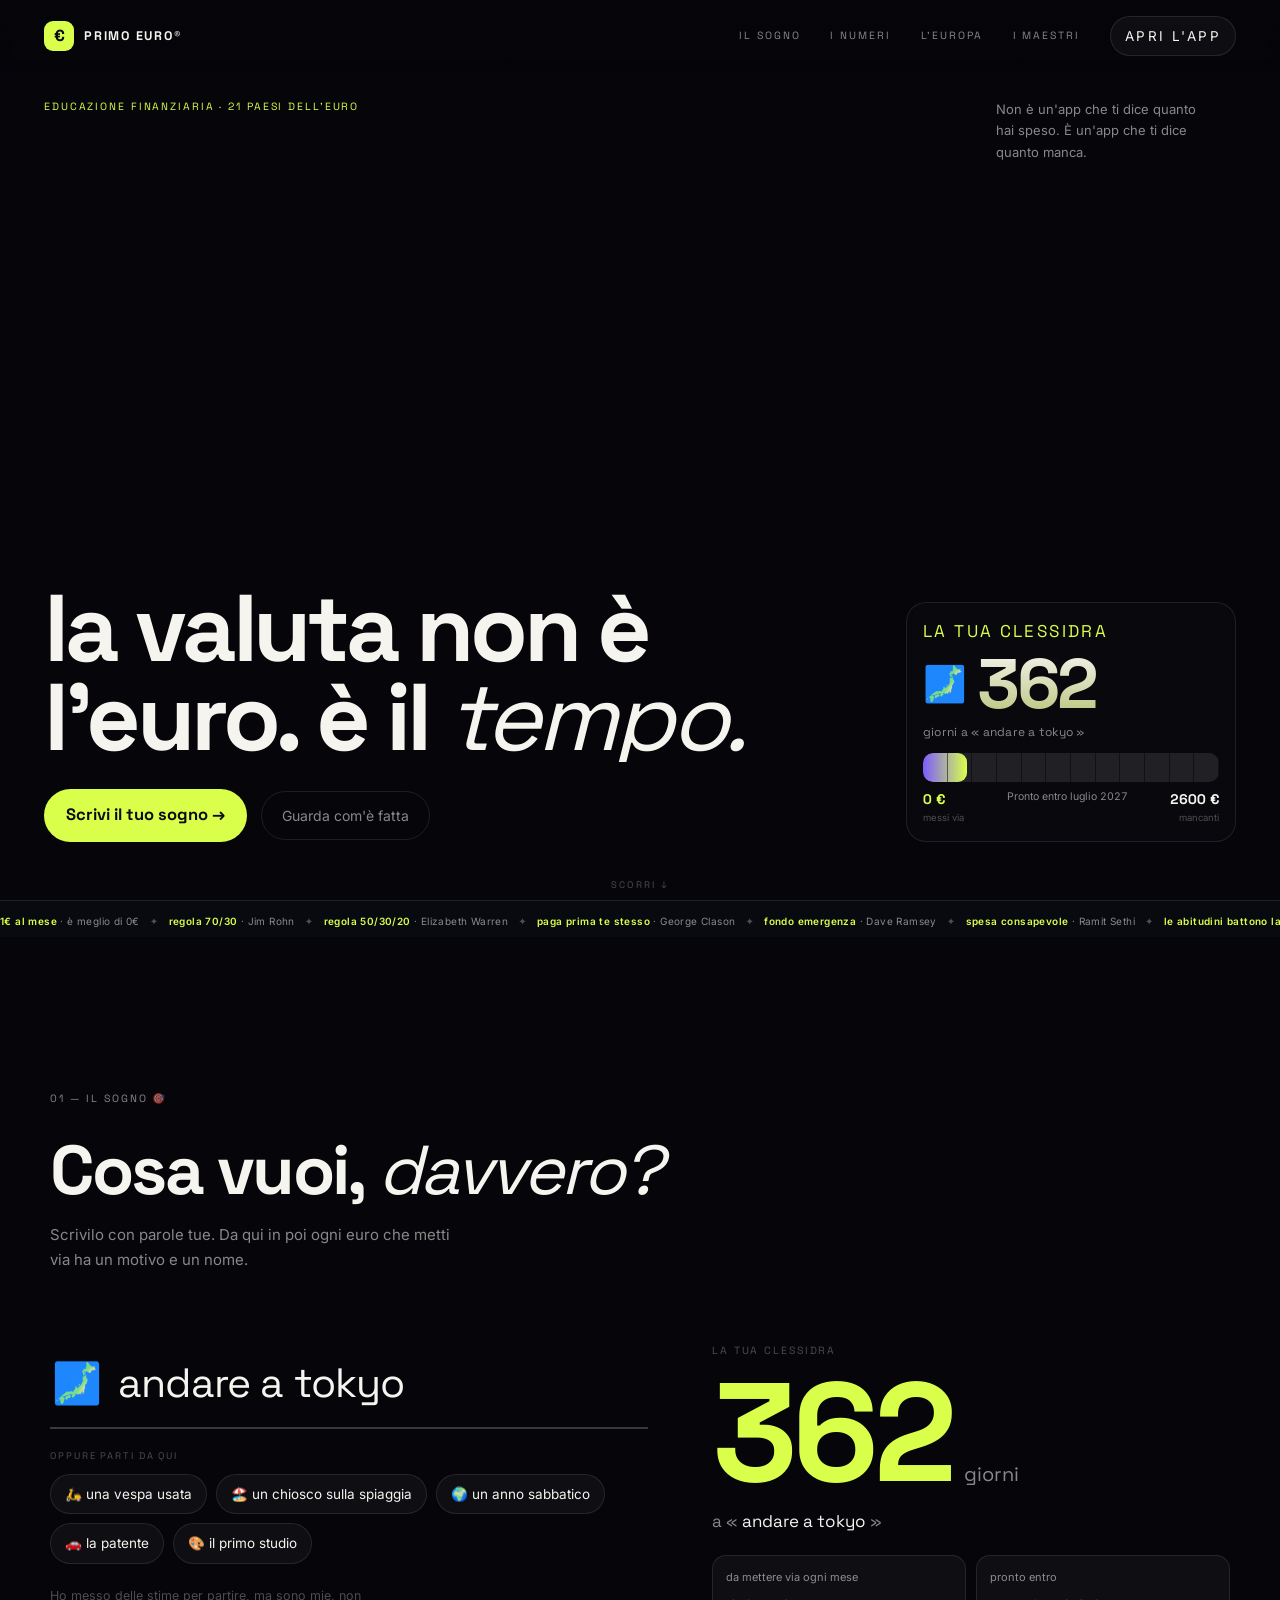
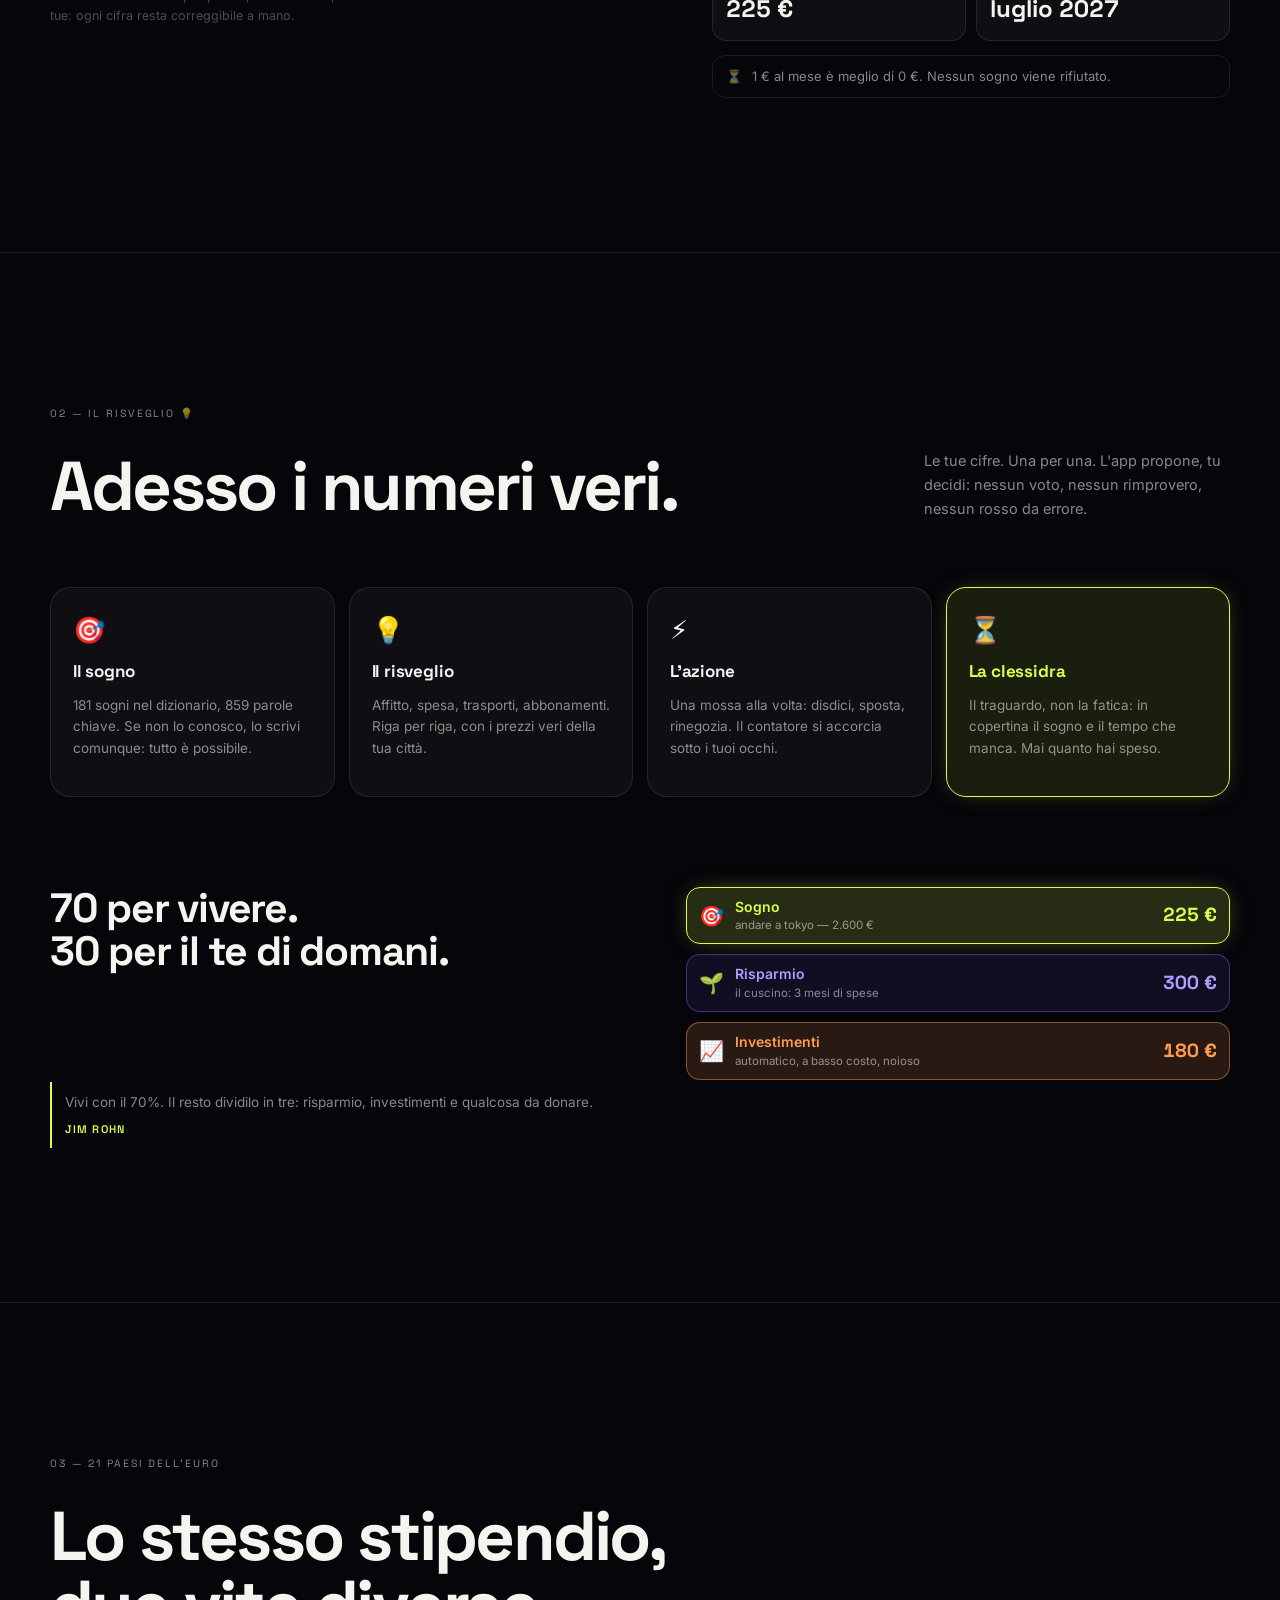
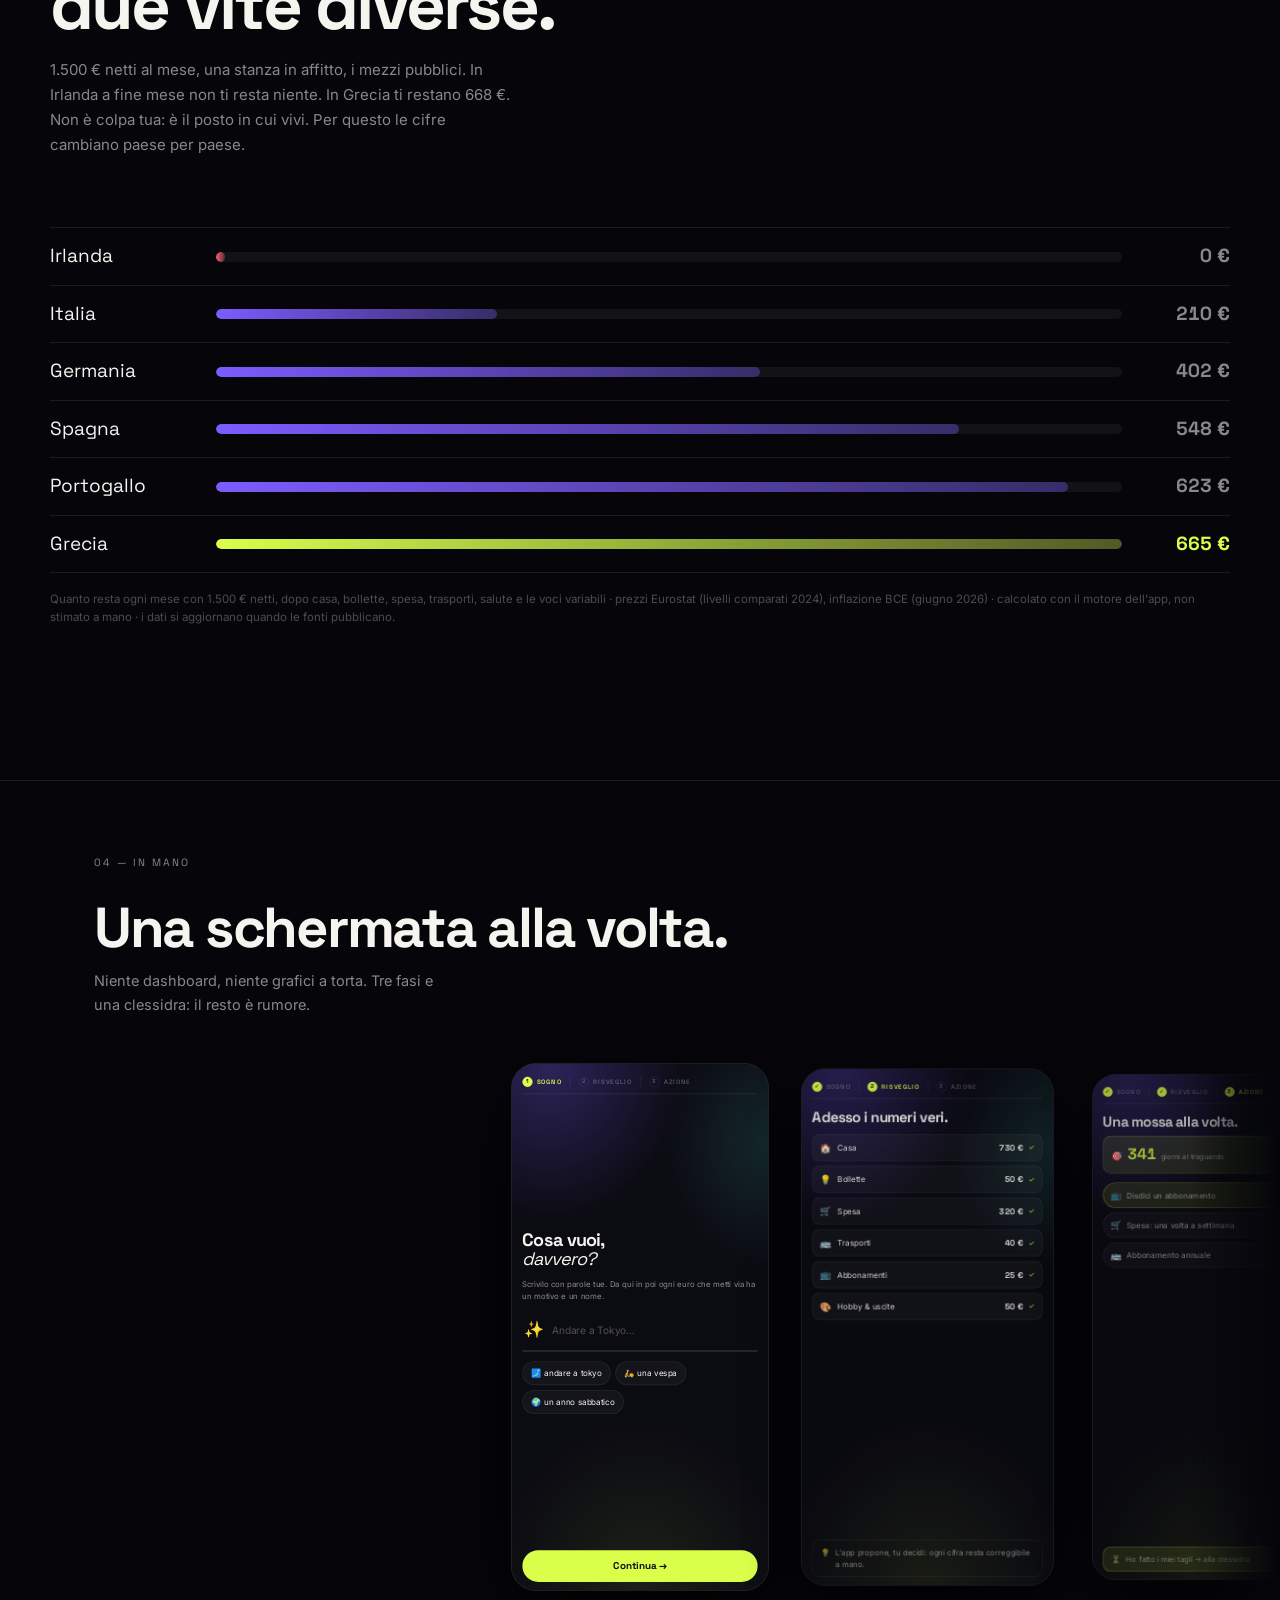
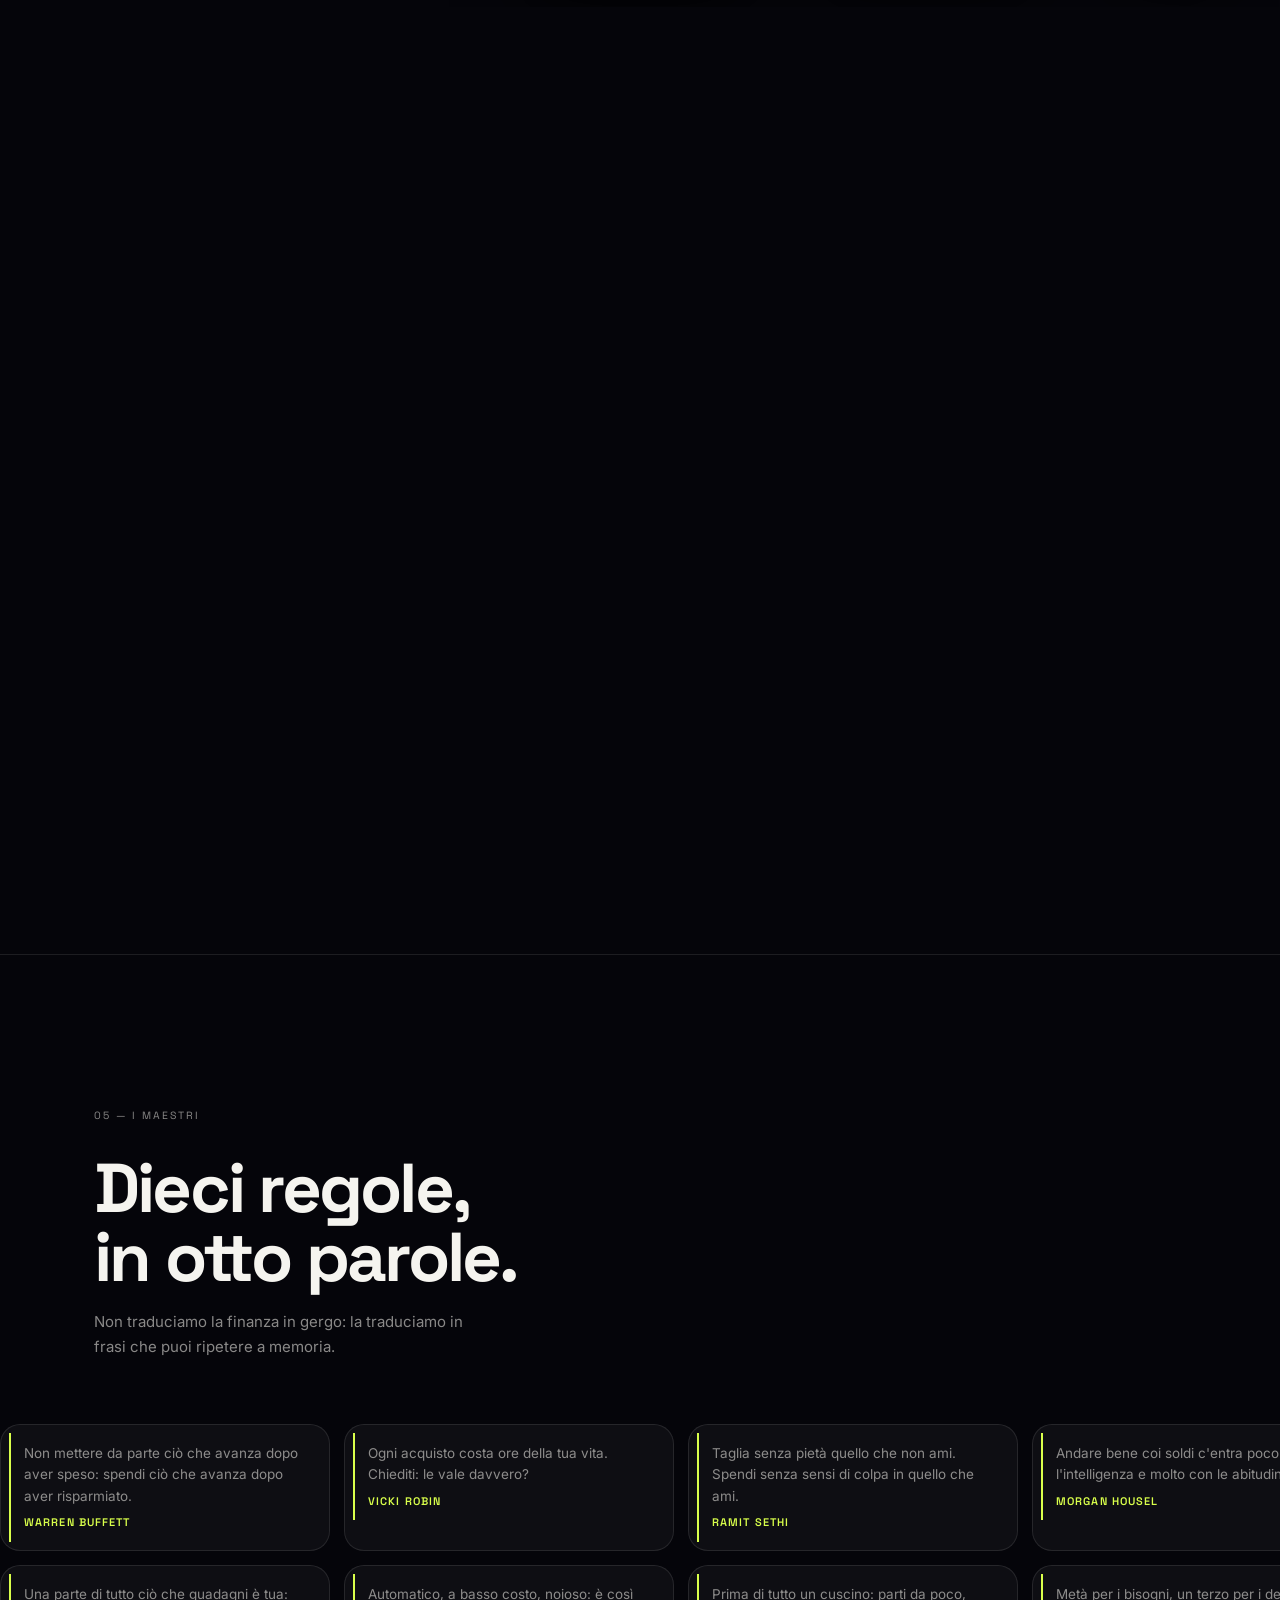
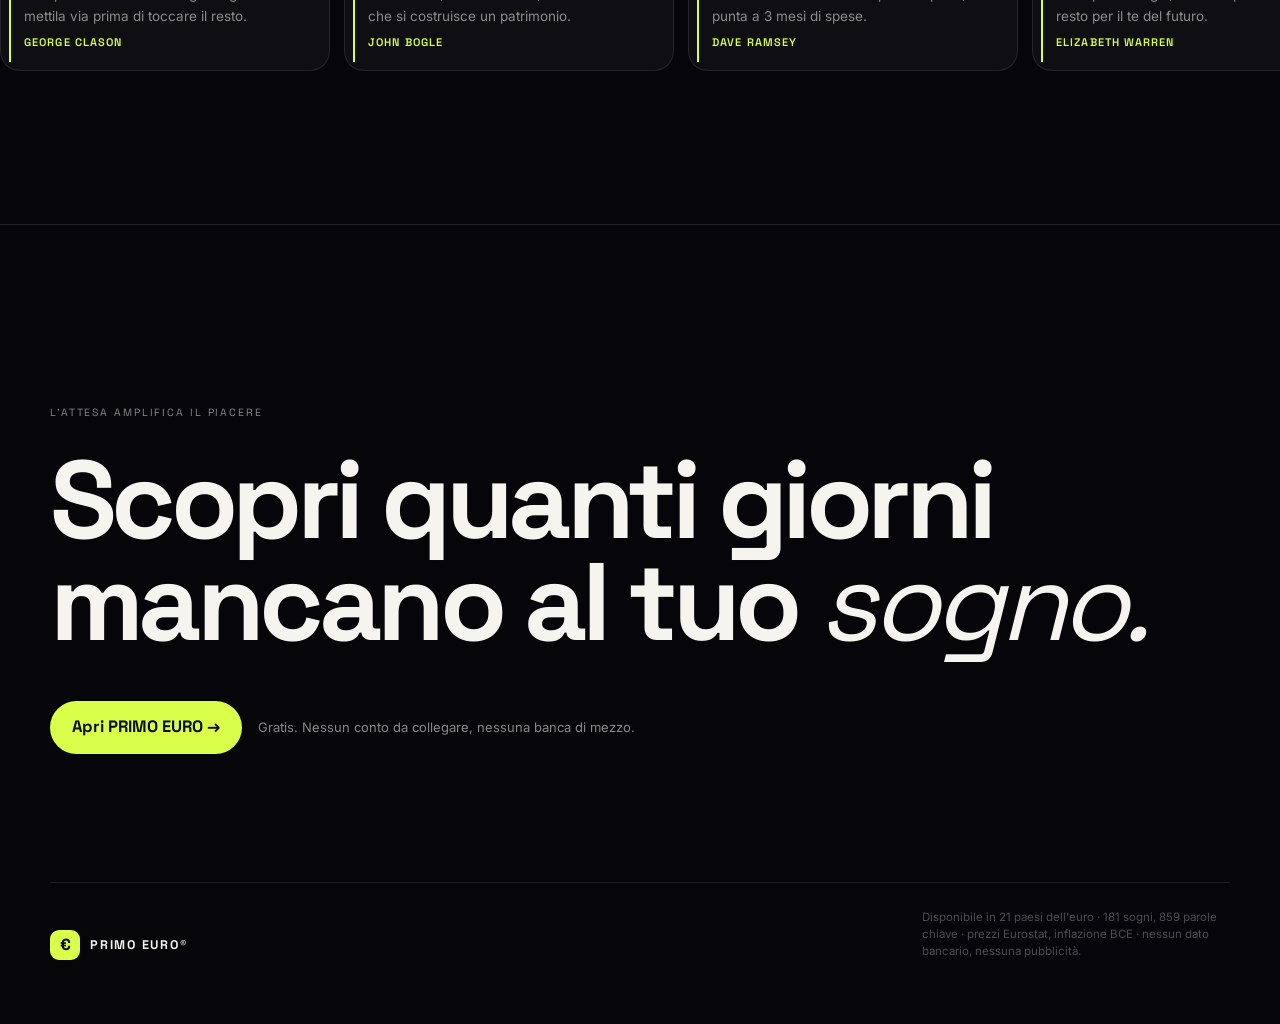
==== index.html @ 0de45ec5 "I benefit compressi in una riga di pastiglie: la schermata non si allunga Regola di sintesi dettata " ====
<!DOCTYPE html>
<html lang="it">
<head>
<meta charset="UTF-8" />
<meta name="viewport" content="width=device-width, initial-scale=1.0, viewport-fit=cover" />
<script>
/* Lo smistatore, regola semplice (voluta da Karim il 30/7/2026):
   il link nudo porta SEMPRE al sito, per tutti — un link che fa sempre
   la stessa cosa è l'unico di cui ci si fida. Nell'app si entra solo
   dalle porte dichiarate: ?app (senza mai cancellare il piano), ?nuovo
   (da zero), ?clessidra (demo), ?test/?reset. Sta in cima, prima dei
   fogli di stile, così chi va al sito non vede nemmeno un lampo di app. */
(function () {
  if (/[?&](nuovo|test|reset|clessidra|app)\b/.test(location.search)) return;
  location.replace("sito/");
})();
</script>
<title>PRIMO EURO — quanto dista il tuo sogno</title>
<meta name="description" content="Dimmi cosa sogni, ti dico quanto dista. E ogni settimana ti do tre mosse per avvicinarlo." />
<link rel="preconnect" href="https://fonts.googleapis.com" />
<link rel="preconnect" href="https://fonts.gstatic.com" crossorigin />
<link href="https://fonts.googleapis.com/css2?family=Space+Grotesk:wght@400;500;600;700&family=Inter:wght@400;500;600&display=swap" rel="stylesheet" />
<style>
html {
  /* i browser Android gonfiano i font col "testo grande" di sistema:
     qui il layout è una scena costruita al pixel, e deve restare tale
     su ogni telefono. Chi ha bisogno di testo più grande può usare lo
     zoom della pagina, che scala tutto insieme senza rompere niente. */
  -webkit-text-size-adjust: 100%;
  text-size-adjust: 100%;
}

:root {
  --ink: #0b0b12;
  --ink-2: #14141f;
  --paper: #f5f4ef;
  --muted: rgba(245, 244, 239, 0.55);
  --faint: rgba(245, 244, 239, 0.3);
  --lime: #d9ff4b;
  --lime-dim: rgba(217, 255, 75, 0.13);
  --arancio: #ff9d4d;          /* il colore degli investimenti */
  --arancio-dim: rgba(255, 157, 77, 0.14);
  --violet: #7c5cff;
  --line: rgba(245, 244, 239, 0.1);
  --card: rgba(255, 255, 255, 0.04);
  --font-display: "Space Grotesk", system-ui, sans-serif;
  --font-ui: "Inter", system-ui, sans-serif;
  --ease: cubic-bezier(0.22, 1, 0.36, 1);
}

* { margin: 0; padding: 0; box-sizing: border-box; -webkit-tap-highlight-color: transparent; }

body {
  background: #05050a;
  color: var(--paper);
  font-family: var(--font-ui);
  min-height: 100vh;   /* ripiego per i browser vecchi */
  min-height: 100dvh;
  display: grid;
  place-items: center;
  overflow: hidden;
}

button { font-family: inherit; color: inherit; cursor: pointer; border: none; background: none; }
:focus-visible { outline: 2px solid var(--lime); outline-offset: 3px; border-radius: 6px; }

/* cornice telefono: su desktop mostra il prototipo come sta in mano */
.phone {
  position: relative;
  width: min(430px, 100vw);
  height: min(880px, 100vh);   /* ripiego */
  height: min(880px, 100dvh);
  background: var(--ink);
  overflow: hidden;
  display: flex;
  flex-direction: column;
}

@media (min-width: 500px) and (min-height: 900px) {
  .phone { border-radius: 42px; border: 1px solid rgba(245,244,239,0.14); box-shadow: 0 40px 120px -30px #000; }
}

/* la crescita a tutto schermo: il video copre la cornice, un velo scuro
   sopra e sotto tiene leggibili numeri e pulsanti, e il nero del video
   scompare nel nero dell'app */
.sfondo-crescita {
  position: absolute; inset: 0; z-index: 0;
  /* nero assoluto: in blend screen tutto ciò che sta sotto si SOMMA alla
     luce del video, quindi lo sfondo deve essere zero — e il filtro sotto
     schiaccia a zero anche il #111313 del filmato. Niente base, niente
     bordi: resta solo ciò che emette luce. */
  background: #000;
}
/* la finestra nel flusso: qui sotto non c'è niente, si vede solo il video */
.finestra-crescita { height: 185px; flex: none; }   /* il flex non la deve schiacciare */
.finestra-crescita[hidden] { display: none; }
.sfondo-crescita[hidden] { display: none; }
.sfondo-crescita video {
  width: 100%; height: 100%; object-fit: cover;
  /* il "senza sfondo" che volevamo: in blend screen il nero è invisibile
     per definizione — il video non copre la pagina, la illumina. Nessun
     bordo, nessuna sfumatura laterale: solo la clessidra e la sua luce. */
  mix-blend-mode: screen;
  filter: brightness(.9) contrast(1.28) saturate(1.12);
}
.sfondo-crescita::after {
  content: ""; position: absolute; inset: 0;
  background: linear-gradient(180deg,
    rgba(5,5,10,.88) 0%, rgba(5,5,10,.5) 20%, rgba(5,5,10,.12) 44%,
    rgba(5,5,10,.4) 66%, rgba(5,5,10,.92) 100%);
}

/* l'orizzonte: onde lente che riempiono il basso della schermata.
   Non è decorazione — è la distanza da attraversare, resa visibile. */
.orizzonte {
  position: absolute; inset: 0;
  width: 100%; height: 100%;
  pointer-events: none;
  z-index: 0;
}

.glow {
  position: absolute; inset: 0;
  background:
    radial-gradient(90% 50% at 15% 0%, rgba(124, 92, 255, 0.3), transparent 60%),
    radial-gradient(70% 40% at 100% 15%, rgba(75, 216, 196, 0.14), transparent 60%),
    radial-gradient(90% 50% at 50% 100%, rgba(217, 255, 75, 0.09), transparent 65%);
  pointer-events: none;
}

/* ---------- schermate ---------- */

.screens { position: relative; flex: 1; min-height: 0; z-index: 1; }

.screen {
  position: absolute; inset: 0;
  display: flex;
  flex-direction: column;
  padding: 20px 18px 12px;
  opacity: 0;
  visibility: hidden;
  transform: translateY(14px);
  transition: opacity .4s var(--ease), transform .4s var(--ease), visibility 0s .4s;
  overflow-y: auto;
  overscroll-behavior: contain;
}

.screen.on {
  opacity: 1; visibility: visible; transform: none;
  transition: opacity .45s var(--ease), transform .45s var(--ease);
}

/* ---------- tipografia ---------- */

.eyebrow {
  font-family: var(--font-display);
  font-size: 11.5px; letter-spacing: .18em; text-transform: uppercase;
  color: var(--lime);
}
/* nella Clessidra il titolo è il padrone di casa, non un'etichetta */
.eyebrow.grande { font-size: 17px; letter-spacing: .14em; }

h1 {
  font-family: var(--font-display);
  font-size: 27px; font-weight: 700; letter-spacing: -.02em; line-height: 1.1;
  text-wrap: balance;
}

.sub { color: var(--muted); font-size: 14.5px; line-height: 1.55; }

/* ---------- onboarding ---------- */

/* le tre fasi: una riga di scanso in alto, allineata al testo.
   Sono un indice, non un bottone — quindi niente pillole in evidenza. */
.phases {
  display: flex; align-items: center; gap: 0;
  list-style: none;
  border-bottom: 1px solid var(--line);
  padding-bottom: 11px;
}

.phases li {
  display: flex; align-items: center; gap: 7px;
  font-family: var(--font-display); font-size: 10.5px; font-weight: 600;
  letter-spacing: .14em; text-transform: uppercase; color: var(--faint);
  padding-right: 14px; margin-right: 14px;
  border-right: 1px solid var(--line);
}
.phases li:last-child { border-right: none; margin-right: 0; padding-right: 0; }

.phases li span {
  width: 17px; height: 17px; border-radius: 50%;
  display: grid; place-items: center;
  background: transparent; color: var(--faint);
  border: 1px solid var(--line);
  font-size: 9.5px;
}

.phases li.on { color: var(--paper); }
.phases li.on span { background: var(--lime); border-color: var(--lime); color: var(--ink); }

.phases li.done span { border-color: rgba(217,255,75,.5); color: var(--lime); }

/* il cuore della schermata sta al centro, non appiccicato in alto.
   `safe` evita che il contenuto sbordi sopra quando lo schermo è corto. */
.dream-core {
  flex: 1;
  display: flex; flex-direction: column;
  justify-content: safe center;
  gap: 2px;
  padding: 12px 0;
}

/* il titolo è l'ancora della pagina: grande, a bandiera, con la
   seconda riga in controluce — la domanda è il soggetto, non l'app */
.dream-title {
  font-size: clamp(38px, 12vw, 52px);
  line-height: .94;
  letter-spacing: -.035em;
}

.dream-title em {
  font-style: normal;
  color: transparent;
  -webkit-text-stroke: 1.4px var(--lime);
}

.dream-sub { margin-top: 16px; max-width: 34ch; font-size: 14px; }

.phase-hint {
  font-size: 11px; color: var(--faint); margin-top: 12px;
  line-height: 1.45; letter-spacing: .01em;
}

/* la barra è il vero protagonista: niente scatola, una riga su cui
   si scrive — come quando appunti un desiderio su un foglio */
.search {
  display: flex; align-items: center; gap: 13px; margin-top: 26px;
  border: none; border-bottom: 2px solid rgba(245,244,239,.22);
  background: none; border-radius: 0; padding: 10px 2px 13px;
  transition: border-color .3s var(--ease);
}
.search:focus-within { border-bottom-color: var(--lime); }
.search-emoji {
  font-size: 27px; flex: none;
  transition: transform .3s var(--ease);
  animation: respiro 4.5s ease-in-out infinite;
}
.search:focus-within .search-emoji { transform: scale(1.12) rotate(-6deg); animation: none; }

@keyframes respiro {
  0%, 100% { transform: translateY(0) rotate(0deg); }
  50% { transform: translateY(-4px) rotate(-4deg); }
}

/* la schermata si compone da sola, un pezzo alla volta */
.screen.on .anima { animation: sali .7s var(--ease) backwards; }
.screen.on .anima:nth-child(1) { animation-delay: .05s; }
.screen.on .anima:nth-child(2) { animation-delay: .13s; }
.screen.on .anima:nth-child(3) { animation-delay: .21s; }
.screen.on .anima:nth-child(4) { animation-delay: .27s; }
.screen.on .anima:nth-child(5) { animation-delay: .31s; }
.screen.on .anima:nth-child(6) { animation-delay: .39s; }
.screen.on .anima:nth-child(7) { animation-delay: .47s; }

@keyframes sali {
  from { opacity: 0; transform: translateY(14px); }
  to { opacity: 1; transform: none; }
}
.search input {
  flex: 1; min-width: 0; background: none; border: none; outline: none;
  color: var(--paper); font-family: var(--font-display);
  font-size: 21px; font-weight: 600; letter-spacing: -.01em;
}
.search input::placeholder { color: var(--faint); font-weight: 400; }

/* gira mentre l'AI stima quanto costa il sogno */
.search-spin {
  width: 17px; height: 17px; flex: none; border-radius: 50%;
  border: 2px solid var(--line); border-top-color: var(--lime);
  animation: spin .8s linear infinite;
}
.search-spin[hidden] { display: none; }

@keyframes spin { to { transform: rotate(360deg); } }

.guess {
  margin-top: 14px; border: 1px solid rgba(217,255,75,.3);
  background: var(--lime-dim); border-radius: 17px; padding: 14px 16px;
  animation: pop .35s var(--ease);
}
.guess-label { font-size: 13.5px; line-height: 1.5; color: var(--muted); }
.guess-label b { color: var(--paper); }
.guess-row { margin-top: 10px; }
.guess-note { font-size: 11.5px; color: var(--faint); margin-top: 8px; line-height: 1.45; }

.examples-title {
  margin-top: 16px; font-family: var(--font-display);
  font-size: 10.5px; letter-spacing: .16em; text-transform: uppercase; color: var(--faint);
}

.examples { display: flex; flex-wrap: wrap; gap: 7px; margin-top: 12px; }

.ex {
  border: 1px solid var(--line); background: var(--card);
  border-radius: 999px; padding: 9px 14px; font-size: 13.5px;
  transition: border-color .2s, background .2s, transform .2s var(--ease);
}
.ex:active { transform: scale(.96); }
.ex:hover { border-color: var(--faint); }

.rate-box { margin-top: 26px; display: grid; gap: 16px; }

.rate-display {
  display: flex; align-items: baseline; justify-content: center; gap: 6px;
  font-family: var(--font-display);
}
.rate-display b {
  font-size: 62px; font-weight: 700; letter-spacing: -.03em; color: var(--lime);
  font-variant-numeric: tabular-nums;
}
.rate-display span { font-size: 16px; color: var(--muted); }

input[type=range] {
  -webkit-appearance: none; appearance: none;
  width: 100%; height: 30px; background: transparent;
}
input[type=range]::-webkit-slider-runnable-track {
  height: 6px; border-radius: 3px;
  background: linear-gradient(90deg, var(--lime) var(--fill, 30%), rgba(245,244,239,.13) var(--fill, 30%));
}
input[type=range]::-webkit-slider-thumb {
  -webkit-appearance: none; width: 28px; height: 28px; border-radius: 50%;
  background: var(--paper); border: 7px solid var(--ink);
  box-shadow: 0 0 0 2px var(--lime); margin-top: -11px;
}
input[type=range]::-moz-range-thumb {
  width: 16px; height: 16px; border-radius: 50%;
  background: var(--paper); border: 7px solid var(--ink); box-shadow: 0 0 0 2px var(--lime);
}

.marks { display: flex; justify-content: space-between; font-size: 11.5px; color: var(--faint); font-variant-numeric: tabular-nums; }

.spacer { flex: 1; min-height: 14px; }

.cta {
  background: var(--lime); color: var(--ink);
  font-family: var(--font-display); font-weight: 700; font-size: 16.5px;
  border-radius: 999px; padding: 14px 22px; width: 100%;
  transition: transform .2s var(--ease), opacity .2s;
}
.cta:active { transform: scale(.97); }
.cta:disabled { opacity: .3; }

.cta-ghost {
  border: 1px solid var(--line); color: var(--muted);
  border-radius: 999px; padding: 13px 20px; font-size: 14px; width: 100%;
}

/* ---------- home ---------- */

.home-head { display: flex; align-items: center; justify-content: flex-end; gap: 10px; }

.home-azioni { display: flex; align-items: center; gap: 7px; }

.ricomincia {
  width: 30px; height: 30px; flex: none; border-radius: 50%;
  border: 1px solid var(--line); color: var(--faint);
  font-size: 15px; line-height: 1;
  transition: color .25s, border-color .25s, transform .35s var(--ease);
}
.ricomincia:hover { color: var(--paper); border-color: var(--faint); transform: rotate(-180deg); }

/* il saluto di chi torna: quello che è successo mentre eri via */
.bentornato {
  margin-top: 14px; padding: 12px 15px;
  border: 1px solid rgba(217,255,75,.35); background: var(--lime-dim);
  border-radius: 15px; font-size: 13px; line-height: 1.55; color: var(--muted);
  animation: sali .6s var(--ease) backwards .1s;
}
.bentornato[hidden] { display: none; }
.bentornato b { color: var(--lime); }

/* la testata: i testi impacchettati a sinistra, il sogno a destra */
.testata { display: flex; flex-wrap: wrap; align-items: stretch; justify-content: space-between; gap: 10px 12px; margin-top: 6px; }
/* il blocco emoji+cifra+sottocifra è alto esattamente quanto il box sogno:
   stessa cima, stesso fondo, contenuto centrato in mezzo */
.countdown { flex: 1 1 55%; min-width: 0; text-align: left; margin: 0;
  display: flex; flex-direction: column; justify-content: space-between; gap: 4px; }
.cd-infl { margin-inline: 0; }

/* il box del sogno: la cifra messa via, bene in vista */
.box-sogno {
  flex: 1; max-width: 52%; align-self: stretch;
  display: flex; flex-direction: column; justify-content: center;
  border: 1.5px solid var(--lime); background: rgba(217,255,75,.1);
  border-radius: 18px; padding: 12px 15px; text-align: right;
  box-shadow: 0 0 24px -10px rgba(217,255,75,.5);
}
.box-sogno .bs-nome { display: flex; align-items: center; justify-content: flex-end; gap: 6px; font-size: 12.5px; color: var(--lime); font-weight: 600; }
.box-sogno .bs-cifra { font-family: var(--font-display); font-size: 30px; font-weight: 700; color: var(--paper); margin-top: 5px; font-variant-numeric: tabular-nums; }
.box-sogno .bs-sotto { font-size: 10.5px; color: var(--muted); margin-top: 3px; }

/* i fianchi: risparmio e investimenti ai lati della clessidra */
.fianchi { display: flex; justify-content: space-between; align-items: center; }
.sv-fianco {
  border-radius: 16px; padding: 11px 14px;
  box-sizing: border-box;
  border: 1px solid var(--line); background: rgba(11,11,18,.55);
  -webkit-backdrop-filter: blur(6px); backdrop-filter: blur(6px);
}
.sv-fianco .sf-nome { font-size: 12px; font-weight: 600; }
.sv-fianco .sf-cifra { font-family: var(--font-display); font-size: 19px; font-weight: 700; margin-top: 3px; font-variant-numeric: tabular-nums; }
.sv-fianco.risparmio { text-align: left; }
.sv-fianco.investimenti { text-align: right; }
.sv-fianco.risparmio { border-color: rgba(124,92,255,.5); }
.sv-fianco.risparmio .sf-nome { color: var(--violet); }
.sv-fianco.investimenti { border-color: rgba(255,157,77,.5); }
.sv-fianco.investimenti .sf-nome { color: var(--arancio); }

/* l'emoji del sogno sta a fianco del numero, non sopra */
.cd-riga { display: flex; align-items: center; gap: 10px; }
.cd-riga .cd-days { margin-top: 0; }
.cd-dream { font-size: 35px; line-height: 1; flex: none; }

.cd-days {
  font-family: var(--font-display);
  font-size: clamp(52px, 17vw, 70px); font-weight: 700; letter-spacing: -.05em; line-height: 1;
  font-variant-numeric: tabular-nums;
  background: linear-gradient(180deg, var(--paper), #b9c47a);
  -webkit-background-clip: text; background-clip: text; color: transparent;
  margin-top: 6px;
}
/* quando il tempo si dice a parole ("1 anno e 3 mesi") il corpo scende
   ma il peso resta: è sempre il protagonista della schermata */
.cd-days.testo { font-size: clamp(24px, 8vw, 34px); letter-spacing: -.02em; line-height: 1.15; padding: 10px 0; }
#movesDays.testo { font-size: 22px; }
#recapDays.testo { font-size: 26px; }

.cd-label { font-family: var(--font-display); font-size: 12px; color: var(--muted); letter-spacing: .02em; }
/* La clessidra sta dietro al numero, non accanto: è lo sfondo del tempo
   che passa, e il numero resta il protagonista. */
/* La clessidra ha una sua stanza, al centro: è il posto dove l'occhio si
   posa quando riapri l'app e non c'è niente da fare se non guardare il
   tempo che lavora per te. */
.clessidra-box {
  margin-top: 12px; padding: 12px 14px 12px;
  border: 1px solid var(--line); background: var(--card);
  border-radius: 20px; text-align: center;
}
.clessidra { width: 96px; height: 138px; display: block; margin: 0 auto; }
.clessidra-nota {
  font-size: 11.5px; color: var(--muted); line-height: 1.5;
  margin-top: 8px; max-width: 280px; margin-inline: auto;
}
.clessidra-nota b { color: var(--lime); font-weight: 600; }

.cd-date { font-size: 10.5px; color: var(--muted); text-align: center; flex: 1; }

/* i prezzi che salgono: si dice, non si urla — il tono resta quello
   di chi ti accompagna, e la fonte è lì accanto perché è verificabile */
.cd-infl {
  font-size: 9.5px; color: var(--muted); margin-top: 5px;
  line-height: 1.4; max-width: 300px; margin-inline: auto;
}
.cd-infl b { color: var(--arancio); font-weight: 600; }
.cd-infl small { display: block; color: var(--faint); font-size: 10.5px; margin-top: 3px; }
.cd-infl[hidden] { display: none; }

.progress-wrap { margin-top: 47px; }

.bar { position: relative; height: 29px; border-radius: 10px; background: rgba(245,244,239,.1); overflow: hidden; }
/* le tacche: una per mese di risparmio, perché si mette via al mese.
   La barra smette di essere astratta e diventa un calendario. */
.bar-tacche { position: absolute; inset: 0; pointer-events: none; }
.bar-fill {
  height: 100%; border-radius: 9px; width: 0%;
  background: linear-gradient(90deg, var(--violet), var(--lime));
  transition: width 1s var(--ease);
}

.bar-nums {
  display: flex; justify-content: space-between; align-items: flex-start; gap: 8px;
  margin-top: 7px; font-size: 10.5px; font-variant-numeric: tabular-nums;
}
.bar-nums .bn { display: flex; flex-direction: column; gap: 1px; }
.bar-nums .bn b { font-size: 14px; font-weight: 700; font-family: var(--font-display); }
.bar-nums .bn small { font-size: 9.5px; color: var(--faint); }
.bar-nums .bn.sx { text-align: left; }
.bar-nums .bn.dx { text-align: right; }
.bar-nums .bn.dx b { color: var(--paper); }
.bar-nums b { color: var(--lime); }
.bar-nums span { color: var(--faint); }

/* I sogni che convivono: uno grande in cima, gli altri in fila. */
.sogni-box { margin-top: 12px; border: 1px solid var(--line); background: var(--card); border-radius: 18px; padding: 13px; }
.sogni-box[hidden] { display: none; }
.sogni-lista { display: grid; gap: 8px; }
.sg {
  display: flex; align-items: center; gap: 10px;
  border: 1px solid var(--line); border-radius: 14px; padding: 10px 12px;
  transition: border-color .2s, background .2s;
}
.sg.attivo { border-color: var(--lime); background: var(--lime-dim); }
.sg-emoji { font-size: 19px; flex: none; }
.sg-corpo { flex: 1; min-width: 0; text-align: left; background: none; border: 0; padding: 0; }
.sg-nome { display: block; font-weight: 500; font-size: 13.5px; line-height: 1.25;
           overflow: hidden; text-overflow: ellipsis; white-space: nowrap; }
.sg-meta { display: block; font-size: 11px; color: var(--faint); margin-top: 2px; font-variant-numeric: tabular-nums; }
.sg-meta b { color: var(--lime); font-weight: 600; }
.sg-peso { display: flex; align-items: center; gap: 4px; flex: none; }
.sg-peso button {
  width: 24px; height: 24px; border-radius: 8px; border: 1px solid var(--line);
  background: transparent; color: var(--muted); font-size: 14px; line-height: 1;
}
.sg-peso button:active { transform: scale(.9); }
.sg-quota { font-size: 10.5px; color: var(--faint); min-width: 26px; text-align: center; font-variant-numeric: tabular-nums; }
.sg-via { border: 0; background: none; color: var(--faint); font-size: 15px; padding: 0 2px; flex: none; }
.sogni-nota { font-size: 11px; color: var(--faint); line-height: 1.55; margin-top: 12px; }
.sogni-nota b { color: var(--muted); }

.week {
  margin-top: 12px; border: 1px solid var(--line); background: var(--card);
  border-radius: 18px; padding: 13px;
}

.week-title {
  font-family: var(--font-display); font-size: 11.5px; letter-spacing: .14em;
  text-transform: uppercase; color: var(--muted); margin-bottom: 8px;
}

.week-list { display: grid; gap: 8px; }

.wm {
  display: flex; align-items: center; gap: 11px;
  border: 1px solid var(--line); border-radius: 14px; padding: 11px 13px;
  font-size: 14px; text-align: left; width: 100%;
  transition: border-color .2s, background .2s, transform .2s var(--ease);
}
.wm:active { transform: scale(.985); }
.wm-emoji { font-size: 19px; }
.wm-body { flex: 1; min-width: 0; display: flex; flex-direction: column; gap: 2px; }
.wm-name { font-weight: 500; line-height: 1.25; }
.wm-gain { font-size: 11.5px; color: var(--lime); font-variant-numeric: tabular-nums; }
/* da dove nasce la cifra: è il tuo numero, non una stima da manuale */
.wm-su { font-size: 11px; color: var(--faint); font-variant-numeric: tabular-nums; }
.wm-check {
  width: 24px; height: 24px; border-radius: 50%; flex: none;
  border: 1.5px solid var(--faint); display: grid; place-items: center;
  font-size: 13px; color: transparent; transition: all .25s var(--ease);
}
.wm.done { border-color: rgba(217,255,75,.35); background: var(--lime-dim); }
.wm.done .wm-check { background: var(--lime); border-color: var(--lime); color: var(--ink); }
.wm.done .wm-name { color: var(--muted); text-decoration: line-through; }

/* ---------- mosse ---------- */

/* il contatore resta sotto gli occhi mentre scegli: ogni tocco lo muove */
.mini-conta {
  display: flex; align-items: baseline; gap: 8px;
  margin-top: 15px; padding: 11px 14px;
  border: 1px solid rgba(217,255,75,.3); background: var(--lime-dim);
  border-radius: 14px;
}
.mini-emoji { font-size: 17px; }
.mini-conta b {
  font-family: var(--font-display); font-weight: 700; font-size: 27px;
  color: var(--lime); letter-spacing: -.02em; font-variant-numeric: tabular-nums;
  transition: transform .3s var(--ease);
}
.mini-conta b.scatto { transform: scale(1.16); }
.mini-conta span:last-child { font-size: 12.5px; color: var(--muted); }

.tabs { display: flex; gap: 7px; margin: 10px 0 9px; }

.tab {
  flex: 1; border: 1px solid var(--line); border-radius: 999px; padding: 9px 8px;
  font-size: 12.5px; font-weight: 600; font-family: var(--font-display); color: var(--muted);
  transition: all .25s;
}
.tab.on { background: var(--lime-dim); border-color: var(--lime); color: var(--paper); }

/* i suggerimenti stanno a bosco, come i sogni: si leggono a colpo
   d'occhio e se ne prende uno senza scorrere mezzo schermo */
.moves { display: flex; flex-wrap: wrap; gap: 8px; padding-bottom: 6px; }
.moves-gruppo {
  flex-basis: 100%; font-family: var(--font-display);
  font-size: 10px; letter-spacing: .14em; text-transform: uppercase;
  color: var(--faint); margin-top: 6px;
}

/* stessa pastiglia degli esempi del sogno: una riga sola, si dispongono
   da sole e la riga frastagliata invita a scorrere con l'occhio */
.move {
  display: flex; align-items: center; gap: 8px;
  border: 1px solid var(--line); background: var(--card);
  border-radius: 999px; padding: 9px 15px 9px 12px; text-align: left;
  transition: border-color .2s, background .2s, transform .2s var(--ease);
}
.move:active { transform: scale(.96); }
.move:hover { border-color: var(--faint); }

.move-emoji { font-size: 15px; flex: none; }
.move-name { font-size: 13.5px; font-weight: 500; }

.move-cifra {
  font-size: 11.5px; color: var(--faint);
  font-variant-numeric: tabular-nums;
}
/* la cifra nata dai tuoi numeri è più accesa di una stima */
.move.misura .move-cifra { color: var(--muted); }

.move-gain {
  font-size: 11.5px; color: var(--lime); font-weight: 600;
  font-variant-numeric: tabular-nums;
}

.move.done {
  border-color: rgba(217,255,75,.45); background: var(--lime-dim);
}
.move.done .move-name { color: var(--muted); }
.move.done .move-cifra { color: var(--faint); }

.hint {
  font-size: 12.5px; color: var(--faint); line-height: 1.55;
  border-left: 2px solid var(--line); padding-left: 11px; margin-bottom: 4px;
}

/* ---------- piano ---------- */

.field { margin-top: 11px; display: flex; flex-direction: column; gap: 6px; }

.field label {
  font-size: 12px; letter-spacing: .06em; text-transform: uppercase;
  color: var(--muted); font-family: var(--font-display);
}

.field select, .field-money {
  border: 1px solid var(--line); background: var(--card); color: var(--paper);
  border-radius: 14px; padding: 13px 15px; font-size: 15px; font-family: inherit;
  width: 100%; appearance: none;
}

.field select {
  background-image: url("data:image/svg+xml,%3Csvg xmlns='http://www.w3.org/2000/svg' width='12' height='8'%3E%3Cpath d='M1 1l5 5 5-5' stroke='%23888' stroke-width='1.6' fill='none' stroke-linecap='round'/%3E%3C/svg%3E");
  background-repeat: no-repeat; background-position: right 16px center;
}
.field select option { background: var(--ink-2); }

.field-money { display: flex; align-items: center; gap: 6px; padding: 0 15px; }
.field-money input {
  flex: 1; background: none; border: none; outline: none; color: var(--paper);
  font-family: var(--font-display); font-weight: 700; font-size: 26px;
  padding: 12px 0; font-variant-numeric: tabular-nums; width: 100%;
}
.field-money span { font-size: 17px; color: var(--lime); font-weight: 700; }

/* i benefit: una riga di pastiglie, si accendono al tocco */
.benefit-fila { display: flex; flex-wrap: wrap; gap: 7px; margin-top: 9px; }
.benefit {
  border: 1px solid var(--line); background: var(--card); color: var(--muted);
  border-radius: 999px; padding: 8px 13px; font-size: 13px;
  transition: border-color .2s, background .2s, color .2s, transform .2s var(--ease);
}
.benefit:active { transform: scale(.96); }
.benefit.on { border-color: var(--lime); background: var(--lime-dim); color: var(--paper); }

.check {
  display: flex; align-items: flex-start; gap: 10px; margin-top: 18px;
  font-size: 14px; line-height: 1.4; cursor: pointer;
}
.check input { width: 21px; height: 21px; accent-color: var(--lime); flex: none; margin-top: 1px; }
.check small { display: block; color: var(--faint); font-size: 11.5px; margin-top: 2px; }

.truth-box {
  display: flex; align-items: center; gap: 12px; margin-top: 12px;
  border: 1px solid rgba(217,255,75,.3); background: var(--lime-dim);
  border-radius: 16px; padding: 12px 14px;
}
.truth-dream { font-size: 32px; }
.truth-days { font-family: var(--font-display); font-size: 15px; color: var(--muted); }
.truth-days b {
  font-size: 34px; color: var(--paper); letter-spacing: -.02em;
  font-variant-numeric: tabular-nums; margin-right: 4px;
}
.truth-label { font-size: 12.5px; color: var(--muted); margin-top: 2px; }

/* ---------- le tue cifre (fase 2b) ---------- */

.conferma-barra { display: flex; align-items: center; gap: 10px; margin: 16px 0 12px; }

.conferma-bar {
  flex: 1; height: 5px; border-radius: 3px;
  background: rgba(245,244,239,.1); overflow: hidden;
}
.conferma-fill {
  height: 100%; width: 0%; border-radius: 3px;
  background: var(--lime); transition: width .35s var(--ease);
}
.conferma-n {
  font-family: var(--font-display); font-size: 11.5px; color: var(--muted);
  font-variant-numeric: tabular-nums; white-space: nowrap;
}

.voci { display: grid; gap: 7px; }

.voce {
  display: grid;
  grid-template-columns: 26px 1fr auto auto;
  grid-template-areas: "emoji nome campo check" "emoji slider slider slider";
  align-items: center; gap: 7px 9px;
  border: 1px solid var(--line); background: var(--card);
  border-radius: 14px; padding: 9px 11px;
  transition: border-color .3s, background .3s;
}

.voce.ok { border-color: rgba(217,255,75,.32); background: var(--lime-dim); }

.voce-emoji { grid-area: emoji; font-size: 19px; text-align: center; }
.voce-nome { grid-area: nome; min-width: 0; display: flex; flex-direction: column; }
.voce-nome b { font-size: 14px; font-weight: 500; line-height: 1.25; }
.voce-nome small { font-size: 10.5px; color: var(--faint); line-height: 1.3; }

.voce-campo {
  grid-area: campo;
  display: flex; align-items: center; gap: 2px;
  background: rgba(245,244,239,.08);
  border: 1px solid rgba(245,244,239,.18);
  border-radius: 10px; padding: 5px 9px;
  transition: border-color .2s, background .2s;
}
.voce-campo:focus-within { border-color: var(--lime); background: rgba(217,255,75,.16); }
.voce-campo input {
  width: 46px; background: none; border: none; outline: none; color: var(--paper);
  font-family: var(--font-display); font-weight: 700; font-size: 14.5px;
  text-align: right; font-variant-numeric: tabular-nums; padding: 0;
}
.voce-campo span { font-size: 12px; color: var(--muted); font-weight: 600; }

.voce-check {
  grid-area: check;
  width: 27px; height: 27px; border-radius: 50%; flex: none;
  border: 1.5px solid var(--faint); display: grid; place-items: center;
  font-size: 13px; color: transparent; background: none;
  transition: all .25s var(--ease);
}
.voce.ok .voce-check { background: var(--lime); border-color: var(--lime); color: var(--ink); }

.voce .range { grid-area: slider; height: 20px; }
.voce .range::-webkit-slider-runnable-track { height: 4px; }
.voce .range::-webkit-slider-thumb { width: 17px; height: 17px; border-width: 5px; margin-top: -7px; }

/* risparmio e investimenti chiudono la lista: sono il risultato */
.voce.futuro { border-style: dashed; }
.voce.futuro.ok { border-style: solid; }

/* il salvadanaio del sogno porta il verde dell'app, ma pieno e con
   un alone: così non si confonde con il lime tenue del "confermato" */
.voce.sogno {
  border-color: var(--lime); background: rgba(217,255,75,.16);
  box-shadow: 0 0 22px -8px rgba(217,255,75,.55);
}
.voce.sogno .voce-nome b { color: var(--lime); font-weight: 600; }
.voce.sogno .voce-check { border-color: var(--lime); }

/* gli investimenti sono arancioni */
.voce.futuro { border-color: rgba(255,157,77,.4); background: var(--arancio-dim); }
.voce.futuro .voce-nome b { color: var(--arancio); }
.voce.futuro .voce-check { border-color: rgba(255,157,77,.65); }
.voce.futuro.ok .voce-check { background: var(--arancio); border-color: var(--arancio); }
.voce.futuro .range::-webkit-slider-runnable-track {
  background: linear-gradient(90deg, var(--arancio) var(--fill, 50%), rgba(245,244,239,.13) var(--fill, 50%));
}
.voce.futuro .range::-webkit-slider-thumb { box-shadow: 0 0 0 2px var(--arancio); }

/* il risparmio è violetto: è il risultato di tutto il resto */
.voce-risparmio {
  display: flex; align-items: center; gap: 11px;
  border: 1px solid rgba(124,92,255,.45); background: rgba(124,92,255,.1);
  border-radius: 15px; padding: 13px;
}
.voce-risparmio b {
  margin-left: auto; font-family: var(--font-display); font-weight: 700;
  font-size: 21px; color: #b09dff; font-variant-numeric: tabular-nums;
}

.add-voce {
  margin-top: 9px; width: 100%;
  border: 1px dashed var(--faint); border-radius: 14px; padding: 12px;
  font-size: 13.5px; color: var(--muted);
  transition: border-color .25s, color .25s;
}
.add-voce:hover { border-color: var(--lime); color: var(--paper); }


.resto {
  margin-top: 14px; border-radius: 14px; padding: 12px 14px;
  font-size: 12.5px; line-height: 1.55; color: var(--muted);
  border: 1px solid var(--line);
}
.resto b { color: var(--paper); }
.resto.male { border-color: rgba(255,92,114,.4); background: rgba(255,92,114,.08); }
.resto.male b { color: #ff5c72; }

.truth-actions { display: flex; gap: 8px; margin-top: 9px; }
.truth-actions .cta-ghost { flex: 1; }

/* la tabella da fotografare o copiare */
.done-table {
  margin-top: 18px; border: 1px solid rgba(217,255,75,.3);
  background: rgba(6,6,11,.6); border-radius: 17px; padding: 15px 16px;
}
.dt-title {
  font-family: var(--font-display); font-size: 11px; letter-spacing: .14em;
  text-transform: uppercase; color: var(--lime); margin-bottom: 10px;
}
.dt-row {
  display: flex; align-items: baseline; gap: 9px;
  padding: 6px 0; font-size: 13px; line-height: 1.4;
  border-bottom: 1px dashed rgba(245,244,239,.08);
}
.dt-row:last-of-type { border-bottom: none; }
.dt-n {
  width: 19px; height: 19px; flex: none; border-radius: 50%;
  background: rgba(245,244,239,.1); color: var(--muted);
  display: grid; place-items: center; font-size: 10px; font-weight: 700;
  font-family: var(--font-display); transform: translateY(3px);
}
.dt-row.lime .dt-n { background: var(--lime); color: var(--ink); }
.dt-name { flex: 1; min-width: 0; color: var(--muted); }
.dt-name b { color: var(--paper); font-weight: 500; }
.dt-val {
  font-family: var(--font-display); font-weight: 700; font-variant-numeric: tabular-nums;
  white-space: nowrap;
}
.dt-row.lime .dt-val { color: var(--lime); }
.dt-foot { font-size: 11px; color: var(--faint); margin-top: 10px; line-height: 1.45; }

/* ---------- riepilogo ---------- */

/* la chiusura: un colpo d'occhio che deve dare coraggio, non dati */
.chiusura {
  margin-top: 12px; border: 1px solid rgba(217,255,75,.35);
  background: var(--lime-dim); border-radius: 18px; padding: 14px;
}

.chiusura-riga { display: flex; align-items: center; gap: 15px; }

.chiusura-n {
  font-family: var(--font-display); font-weight: 700;
  font-size: 52px; line-height: .9; color: var(--lime);
  letter-spacing: -.035em; font-variant-numeric: tabular-nums;
}
.chiusura-riga b { display: block; font-size: 15px; font-weight: 600; line-height: 1.25; }
.chiusura-riga small { display: block; font-size: 12px; color: var(--muted); margin-top: 3px; }

.chiusura-sotto {
  display: grid; grid-template-columns: 1fr 1fr; gap: 12px;
  margin-top: 11px; padding-top: 11px;
  border-top: 1px solid rgba(217,255,75,.22);
}
.chiusura-sotto b {
  display: block; font-family: var(--font-display); font-weight: 700;
  font-size: 20px; font-variant-numeric: tabular-nums;
}
.chiusura-sotto small { display: block; font-size: 11px; color: var(--muted); line-height: 1.35; margin-top: 2px; }

/* i tre salvadanai: risparmio, investimenti e — in arancione — il sogno */
.salva { display: grid; gap: 8px; margin-top: 11px; }

.sv {
  display: flex; align-items: center; gap: 11px;
  border: 1px solid var(--line); border-radius: 14px; padding: 10px 12px;
}
.sv-emoji { font-size: 20px; flex: none; }
.sv-testo { flex: 1; min-width: 0; }
.sv-testo b { display: block; font-size: 14px; font-weight: 600; line-height: 1.25; }
.sv-testo small { display: block; font-size: 11.5px; color: var(--muted); line-height: 1.4; margin-top: 2px; }
.sv-cifra {
  font-family: var(--font-display); font-weight: 700; font-size: 19px;
  font-variant-numeric: tabular-nums; white-space: nowrap;
}

.sv.risparmio { border-color: rgba(124,92,255,.45); background: rgba(124,92,255,.1); }
.sv.risparmio .sv-cifra, .sv.risparmio .sv-testo b { color: #b09dff; }

.sv.investimenti { border-color: rgba(255,157,77,.5); background: var(--arancio-dim); }
.sv.investimenti .sv-cifra, .sv.investimenti .sv-testo b { color: var(--arancio); }

/* il sogno prende il verde dell'app: è lui il protagonista */
.sv.sogno {
  border-color: var(--lime); background: rgba(217,255,75,.16);
  box-shadow: 0 0 26px -10px rgba(217,255,75,.6);
}
.sv.sogno .sv-cifra, .sv.sogno .sv-testo b { color: var(--lime); }

.salva-nota { font-size: 12.5px; color: var(--muted); line-height: 1.6; margin-top: 12px; }
.salva-nota b { color: var(--paper); }

/* nella home i salvadanai stanno in fila, compatti */
#homeSalva { grid-template-columns: repeat(3, 1fr); gap: 7px; }
#homeSalva .sv { flex-direction: column; align-items: flex-start; gap: 3px; padding: 11px; }
#homeSalva .sv-testo b { font-size: 11px; font-weight: 500; }
#homeSalva .sv-testo small { display: none; }
#homeSalva .sv-cifra { font-size: 16px; }
#homeSalva .sv-emoji { font-size: 15px; }

/* una voce dei maestri, sempre la stessa per tutta la giornata */
.citazione {
  margin-top: 11px; padding: 10px 13px;
  border-left: 2px solid var(--lime);
  font-size: 13.5px; line-height: 1.6; color: var(--muted);
}
.citazione b {
  display: block; margin-top: 7px;
  font-family: var(--font-display); font-size: 11px; letter-spacing: .1em;
  text-transform: uppercase; color: var(--lime); font-weight: 600;
}

.recap-tips { display: grid; gap: 6px; margin-top: 11px; }

.tip {
  display: flex; gap: 10px; align-items: baseline;
  border: 1px solid var(--line); border-radius: 13px; padding: 11px 13px;
  font-size: 13px; line-height: 1.5; color: var(--muted);
}
.tip b { color: var(--paper); }
.tip.lime { border-color: rgba(217,255,75,.3); background: var(--lime-dim); }
.tip.lime b { color: var(--lime); }

.pact {
  margin-top: 12px; border: 1px solid rgba(124,92,255,.4);
  background: rgba(124,92,255,.1); border-radius: 18px; padding: 13px;
}
.pact-title { font-family: var(--font-display); font-size: 15px; font-weight: 700; }
.pact-text { font-size: 13px; color: var(--muted); line-height: 1.55; margin: 7px 0 14px; }
.pact-note { font-size: 12px; color: var(--faint); margin-top: 10px; line-height: 1.5; text-align: center; }
.pact-note.ok { color: var(--lime); }

.plan-big { display: flex; align-items: baseline; gap: 9px; margin-top: 6px; }
.plan-big b {
  font-family: var(--font-display); font-size: 54px; font-weight: 700;
  letter-spacing: -.03em; color: var(--lime); font-variant-numeric: tabular-nums;
}
.plan-big span { font-size: 13px; color: var(--muted); }

.plan-rows { display: grid; gap: 7px; margin-top: 12px; }

.pr {
  display: grid;
  grid-template-columns: 22px 1fr auto;
  grid-template-areas: "num name val" "num slider slider";
  align-items: center;
  gap: 7px 10px;
  border: 1px solid var(--line); border-radius: 14px; padding: 11px 13px;
  font-size: 13.5px;
}
.pr-num {
  grid-area: num;
  width: 22px; height: 22px; border-radius: 50%;
  background: rgba(245,244,239,.1); color: var(--muted);
  display: grid; place-items: center; font-size: 11px; font-weight: 700;
  font-family: var(--font-display);
}
.pr-name { grid-area: name; min-width: 0; }
.pr b { grid-area: val; font-family: var(--font-display); font-variant-numeric: tabular-nums; white-space: nowrap; }

/* il campo deve sembrare un campo: si tocca e si scrive */
.pr-edit {
  grid-area: val;
  display: flex; align-items: center; gap: 2px;
  background: rgba(245,244,239,.08);
  border: 1px solid rgba(245,244,239,.18);
  border-radius: 11px; padding: 5px 10px;
  transition: border-color .2s, background .2s;
}
.pr-edit:focus-within { border-color: var(--lime); background: var(--lime-dim); }
.pr-edit input {
  width: 52px; background: none; border: none; outline: none; color: var(--paper);
  font-family: var(--font-display); font-weight: 700; font-size: 15px;
  text-align: right; font-variant-numeric: tabular-nums; padding: 0;
}
.pr-edit span { font-size: 12.5px; color: var(--muted); font-weight: 600; }

.pr-range { grid-area: slider; width: 100%; height: 22px; margin-top: -2px; }
.pr-range::-webkit-slider-runnable-track { height: 4px; }
.pr-range::-webkit-slider-thumb { width: 18px; height: 18px; border-width: 5px; margin-top: -7px; }
.pr-range::-moz-range-thumb { width: 10px; height: 10px; border-width: 5px; }
.pr.lime { border-color: rgba(217,255,75,.35); background: var(--lime-dim); }
.pr.lime b { color: var(--lime); }
.pr.lime .pr-num { background: var(--lime); color: var(--ink); }
.pr.tax { border-color: rgba(255,92,114,.35); background: rgba(255,92,114,.07); }
.pr.tax b { color: #ff5c72; }

/* ---------- tabbar ---------- */

/* la banda dei maestri: piccola, scorre da sola, appoggiata sulle tappe */
.ticker {
  overflow: hidden; white-space: nowrap;
  border-top: 1px solid var(--line);
  background: rgba(11,11,18,.85);
  -webkit-backdrop-filter: blur(10px); backdrop-filter: blur(10px);
  padding: 6px 0; position: relative; z-index: 5;
}
.ticker[hidden] { display: none; }
.ticker-track {
  display: inline-block; white-space: nowrap;
  animation: ticker-scorri 46s linear infinite;
  font-size: 10px; letter-spacing: .04em; color: var(--muted);
}
.ticker-track b { color: var(--lime); font-weight: 600; }
.ticker-track .tk-sep { color: var(--faint); margin: 0 10px; }
@keyframes ticker-scorri { from { transform: translateX(0); } to { transform: translateX(-50%); } }
@media (prefers-reduced-motion: reduce) { .ticker-track { animation: none; } }

.tabbar {
  display: flex; border-top: 1px solid var(--line);
  background: rgba(11,11,18,.92);
  -webkit-backdrop-filter: blur(12px); backdrop-filter: blur(12px);
  padding: 8px 6px calc(8px + env(safe-area-inset-bottom));
  position: relative; z-index: 5;
}

.tabbar button {
  flex: 1; display: flex; flex-direction: column; align-items: center; gap: 3px;
  padding: 7px 4px; font-size: 10.5px; color: var(--faint);
  transition: color .25s;
}
.tabbar button i { font-size: 19px; font-style: normal; }
.tabbar button.on { color: var(--lime); }
.tabbar button.on i { filter: drop-shadow(0 0 9px rgba(217,255,75,.55)); transform: translateY(-1px); }
.tabbar button i { transition: transform .25s var(--ease), filter .25s; }
.tabbar[hidden] { display: none; }

@keyframes pop { from { opacity: 0; transform: scale(.86) translateY(16px) } }

/* il contatore respira: il tempo che passa, reso visibile */
.cd-days { animation: pulsa 5s ease-in-out infinite; }

@keyframes pulsa {
  0%, 100% { opacity: 1; transform: scale(1); }
  50% { opacity: .93; transform: scale(1.014); }
}

@media (prefers-reduced-motion: reduce) {
  *, *::before, *::after { animation: none !important; transition-duration: .01ms !important; }
}
</style>
</head>
<body>

<div class="phone">
  <div class="glow"></div>
  <canvas class="orizzonte" id="orizzonte" aria-hidden="true"></canvas>

  <!-- La crescita 3D a tutto schermo: vive dietro la schermata Clessidra,
       le scritte ci si costruiscono sopra. Il nero del video si fonde col
       nero dell'app: per questo l'abbiamo generato così. Finché il file
       media/crescita.mp4 non c'è, questo livello resta spento e in home
       tiene il posto la clessidra disegnata. -->
  <div class="sfondo-crescita" id="sfondoCrescita" hidden>
    <video id="crescita3d" autoplay muted loop playsinline preload="metadata">
      <source src="media/crescita.webm" type="video/webm" />
      <source src="media/crescita.mp4" type="video/mp4" />
    </video>
  </div>

  <div class="screens">

    <!-- 1. che cosa sogni: scrivilo con parole tue -->
    <section class="screen on" data-screen="dream">
      <ol class="phases" aria-label="Le tre fasi">
        <li class="on"><span>1</span>Sogno</li>
        <li><span>2</span>Risveglio</li>
        <li><span>3</span>Azione</li>
      </ol>

      <div class="dream-core">
        <h1 class="dream-title anima">Cosa vuoi,<br /><em>davvero?</em></h1>
        <p class="sub dream-sub anima">Scrivilo con parole tue.<br />Da qui in poi ogni euro che metti via ha un motivo e un nome.</p>

        <div class="search anima">
          <span class="search-emoji" id="dreamEmoji">✨</span>
          <input id="dreamInput" type="text" autocomplete="off" placeholder="Andare a Tokyo…" aria-label="Il tuo sogno" />
          <span class="search-spin" id="dreamSpin" hidden></span>
        </div>

      <div class="guess" id="guess" hidden>
        <p class="guess-label" id="guessLabel"></p>
        <div class="guess-row">
          <div class="field-money" style="flex:1"><input id="dreamCost" type="text" inputmode="numeric" maxlength="7" /><span>€</span></div>
        </div>
        <p class="guess-note" id="guessNote"></p>
      </div>

        <p class="examples-title anima">Oppure parti da qui</p>
        <div class="examples anima" id="examples"></div>
      </div>

      <div class="spacer"></div>
      <button class="cta" id="toRate" disabled>Continua</button>
      <p class="phase-hint">Poi guardiamo i tuoi numeri, e infine passiamo all'azione.</p>
    </section>

    <!-- 2. RISVEGLIO: i numeri veri -->
    <section class="screen" data-screen="wake">
      <ol class="phases" aria-label="Le tre fasi">
        <li class="done"><span>✓</span>Sogno</li>
        <li class="on"><span>2</span>Risveglio</li>
        <li><span>3</span>Azione</li>
      </ol>
      <h1 style="margin-top:9px">Adesso i numeri<br />veri.</h1>
      <p class="sub" style="margin-top:7px">Niente stime a caso. Dimmi due cose sulla tua vita e calcoliamo insieme quanto puoi metterne via davvero, sui costi reali della tua città.</p>

      <div class="field">
        <label for="pTipo">Il tuo lavoro</label>
        <select id="pTipo">
          <option value="fisso">Dipendente</option>
          <option value="piva">Partita IVA</option>
        </select>
      </div>

      <div class="field">
        <label for="pIncome" id="pIncomeLabel">Quanto ti entra al mese, netto</label>
        <div class="field-money"><input id="pIncome" type="text" inputmode="numeric" value="1500" maxlength="6" /><span>€</span></div>
      </div>

      <div class="field">
        <label>Benefit dal lavoro, se ne hai</label>
        <div class="benefit-fila">
          <button type="button" class="benefit" id="pBPasto">🍽️ Buoni pasto</button>
          <button type="button" class="benefit" id="pBAuto">🚗 Auto aziendale</button>
          <button type="button" class="benefit" id="pBWelfare">🎁 Welfare</button>
        </div>
      </div>

      <div class="field">
        <label for="pEta">Quanti anni hai</label>
        <select id="pEta"></select>
      </div>

      <div class="field">
        <label for="pCountry">In che paese vivi</label>
        <select id="pCountry"></select>
      </div>

      <div class="field">
        <label for="pCity">Dove vivi</label>
        <select id="pCity"></select>
      </div>

      <div class="field">
        <label for="pHousing">Come vivi</label>
        <select id="pHousing"></select>
      </div>

      <div class="field">
        <label for="pVehicle">Come ti muovi</label>
        <select id="pVehicle"></select>
      </div>

      <div class="spacer"></div>
      <button class="cta" id="pCalc" style="margin-top:12px">Vediamo i miei numeri</button>
      <button class="cta-ghost" id="backDream" style="margin-top:9px">← Cambio sogno</button>
    </section>

    <!-- 2b. LE TUE CIFRE: il vero risveglio si scrive a mano -->
    <section class="screen" data-screen="cifre">
      <ol class="phases" aria-label="Le tre fasi">
        <li class="done"><span>✓</span>Sogno</li>
        <li class="on"><span>2</span>Risveglio</li>
        <li><span>3</span>Azione</li>
      </ol>
      <h1 style="margin-top:9px">Le tue cifre.<br />Una per una.</h1>
      <p class="sub" style="margin-top:7px">Ho messo delle stime per partire, ma <b>sono mie, non tue</b>. Correggile o confermale: è qui che si aprono gli occhi.</p>

      <div class="conferma-barra">
        <div class="conferma-bar"><div class="conferma-fill" id="confermaFill"></div></div>
        <span class="conferma-n" id="confermaN">0 di 0</span>
      </div>

      <div class="voci" id="vociList"></div>

      <button class="add-voce" id="addVoce">+ Aggiungi una voce mia</button>

      <div class="resto" id="resto"></div>

      <div class="spacer"></div>
      <button class="cta" id="confermaPiano" disabled>Conferma il piano</button>
      <button class="cta-ghost" id="cifreBack" style="margin-top:9px">← Cambio città, casa o entrate</button>
      <button class="cta-ghost" id="resetAll" style="margin-top:9px;opacity:.5">Ricomincia da capo</button>
    </section>

    <!-- 3. la verità: il momento di presa di coscienza -->
    <section class="screen" data-screen="truth">
      <ol class="phases" aria-label="Le tre fasi">
        <li class="done"><span>✓</span>Sogno</li>
        <li class="on"><span>2</span>Risveglio</li>
        <li><span>3</span>Azione</li>
      </ol>
      <h1 style="margin-top:9px">Ecco il tuo punto<br />di partenza.</h1>
      <div class="plan-big" style="margin-top:12px"><b id="truthRate">0 €</b><span>al mese<br />puoi metterli via</span></div>
      <p class="sub" id="truthNote" style="margin-top:8px"></p>

      <div class="truth-box">
        <span class="truth-dream" id="truthEmoji">🗾</span>
        <div>
          <div class="truth-days"><b id="truthDays">0</b><span id="truthUnita"> giorni</span></div>
          <div class="truth-label" id="truthLabel"></div>
        </div>
      </div>

      <p class="hint" id="truthPush"></p>

      <div class="done-table" id="truthTable"></div>

      <div class="spacer"></div>
      <button class="cta" id="toAction">Ok, adesso agiamo →</button>
      <div class="truth-actions">
        <button class="cta-ghost" id="copiaTabella">📋 Copia</button>
        <button class="cta-ghost" id="toEdit">✏️ Correggi</button>
      </div>
    </section>

    <!-- 3. home: il conto alla rovescia -->
    <section class="screen" data-screen="home">
      <div class="home-head">
        <div class="home-azioni">
          <button class="ricomincia" id="homeReset" aria-label="Ricomincia da capo" title="Ricomincia da capo">↺</button>
        </div>
      </div>

      <div class="bentornato" id="bentornato" hidden></div>

      <div class="cd-infl" id="cdInfl" hidden style="display:none"></div>
      <div class="testata">
        <div class="countdown">
          <p class="eyebrow grande">La tua clessidra</p>
          <div class="cd-riga">
            <div class="cd-dream" id="cdEmoji">🗾</div>
            <div class="cd-days" id="cdDays">—</div>
          </div>
          <div class="cd-label" id="cdLabel">giorni al Giappone</div>
        </div>
        <div class="box-sogno" id="boxSogno"></div>
      </div>

      <div class="progress-wrap">
        <div class="bar"><div class="bar-fill" id="barFill"></div><div class="bar-tacche" id="barTacche"></div></div>
        <div class="bar-nums">
          <span class="bn sx"><b id="savedN">0 €</b><small>messi via</small></span>
          <div class="cd-date" id="cdDate"></div>
          <span class="bn dx"><b id="costN">0 €</b><small>mancanti</small></span>
        </div>
      </div>

      <div class="finestra-crescita" id="finestraCrescita" hidden></div>

      <div class="spacer"></div>

      <div class="fianchi">
        <div class="sv-fianco risparmio" id="boxRisparmio"></div>
        <div class="sv-fianco investimenti" id="boxInvest"></div>
      </div>

      <div class="spacer"></div>

      <div class="clessidra-box">
        <canvas class="clessidra" id="clessidra" width="150" height="220" aria-hidden="true"></canvas>
        <p class="clessidra-nota" id="clessidraNota"></p>
      </div>

      <div class="sogni-box" id="sogniBox" hidden>
        <p class="week-title">I tuoi sogni, tutti insieme</p>
        <div class="sogni-lista" id="sogniLista"></div>
        <p class="sogni-nota">Il budget del mese è uno solo: le frecce spostano il peso da un sogno all'altro. Toglierne a uno vuol dire darne a un altro — <b>i giorni si muovono subito</b>.</p>
        <button class="add-voce" id="addSogno">+ Aggiungi un sogno</button>
      </div>

    </section>

    <!-- 4. AZIONE: il catalogo delle mosse -->
    <section class="screen" data-screen="moves">
      <ol class="phases" aria-label="Le tre fasi">
        <li class="done"><span>✓</span>Sogno</li>
        <li class="done"><span>✓</span>Risveglio</li>
        <li class="on"><span>3</span>Azione</li>
      </ol>
      <h1 style="margin-top:9px">I consigli<br />della settimana.</h1>
      <p class="sub" style="margin-top:7px">Piccole abitudini, non compiti: un caffè in meno, la spesa con la lista. <b>Tocca quelle che ti somigliano</b> e guarda i giorni scendere.</p>

      <div class="mini-conta">
        <span class="mini-emoji" id="movesEmoji">🎯</span>
        <b id="movesDays">—</b>
        <span id="movesLabel">giorni al traguardo</span>
      </div>
      <div class="moves" id="movesList"></div>
      <button class="cta" id="closeWeek" style="margin-top:11px">Ho fatto i miei tagli → alla clessidra</button>
    </section>


  </div>

  <div class="ticker" id="ticker" hidden aria-hidden="true">
    <div class="ticker-track" id="tickerTrack"></div>
  </div>

  <nav class="tabbar" id="tabbar" hidden>
    <button data-go="dream" class="on"><i>🎯</i>Sogno</button>
    <button data-go="cifre"><i>💡</i>Risveglio</button>
    <button data-go="moves"><i>⚡</i>Azione</button>
    <button data-go="home"><i>⏳</i>Clessidra</button>
  </nav>

</div>

<!-- lo stesso motore della versione desktop: costi delle città,
     partita IVA, regola 70/30. Niente duplicati. -->
<script src="js/europa.js?v=20260730k"></script>
<script src="js/sogni.js?v=20260730k"></script>
<script src="js/data.js?v=20260730k"></script>
<script src="js/engine.js?v=20260730k"></script>
<script>
(function () {
  "use strict";
  const $ = (s, el = document) => el.querySelector(s);
  const $$ = (s, el = document) => [...el.querySelectorAll(s)];
  const euro = (v) => new Intl.NumberFormat("it-IT", { style: "currency", currency: "EUR", maximumFractionDigits: 0 }).format(Math.round(v));

  /* ---------- contenuti ---------- */

  /* Il dizionario dei sogni vive in sogni.csv (si apre con Excel) e diventa
     js/sogni.js con costruisci-sogni.py. Qui non c'è più niente da
     modificare a mano: si cambia il foglio, si rilancia lo script. */

  const ESEMPI = [
    "Andare a Tokyo", "La mia prima macchina", "Andare a vivere da solə",
    "Tre mesi di respiro", "Un master", "I miei primi 10.000 investiti",
  ];

  /* Via gli accenti: chi scrive "Perù" e chi scrive "peru" cerca la stessa cosa. */
  const senzaAccenti = (t) => t.toLowerCase().normalize("NFD").replace(/[̀-ͯ]/g, "");

  /* Parole che non aiutano a capire cosa vuole una persona. */
  const VUOTE = new Set(["di","del","dei","della","delle","dello","da","dal","in","nel","il","lo",
    "la","le","gli","un","uno","una","per","con","su","sul","sulla","al","alla","ai","alle","e",
    "a","o","mio","mia","miei","mie","the","of","for","my"]);

  const inParole = (t) => (senzaAccenti(t).match(/[a-z0-9]+/g) || []).filter((p) => !VUOTE.has(p));

  /* Due parole si somigliano se una comincia come l'altra: così "viaggi"
     trova "viaggio" e "denti" trova "dente". Sotto le cinque lettere no,
     altrimenti "casa" aggancerebbe "casalingo". */
  function somiglia(chiave, scritta) {
    if (chiave === scritta) return true;
    if (chiave.length < 5 || scritta.length < 5) return false;
    return scritta.startsWith(chiave) || chiave.startsWith(scritta);
  }

  /* Cerca per PAROLE, non per stringhe: l'ordine e la lingua non contano.
     Chi scrive "studio recording" e chi scrive "recording studio" vuole la
     stessa cosa, e nessuno dei due scrive come sta scritto nel dizionario.

     Vince la chiave che azzecca più parole; a parità, la più lunga; e la
     priorità del CSV ribalta il verdetto dove serve il buon senso — chi
     scrive "aprire un chiosco sulla spiaggia" vuole un lavoro, non il mare. */
  function guessDream(text) {
    const scritte = inParole(text);
    if (!scritte.length || senzaAccenti(text).trim().length < 3) return null;

    let vinta = null, meglio = 0;
    for (const s of SOGNI) {
      for (const k of s.k) {
        const chiavi = inParole(k);
        if (!chiavi.length) continue;
        if (!chiavi.every((c) => scritte.some((p) => somiglia(c, p)))) continue;

        const punti = chiavi.length * 100 + k.length + (s.p || 0) * 60;
        if (punti > meglio) { vinta = s; meglio = punti; }
      }
    }
    return vinta;
  }

  /* type: "once" = strutturale, la fai una volta e vale per sempre
           "week" = rinuncia, la ripeti ogni settimana

     `su` e `quota` sono il punto: la mossa non vale una cifra da manuale,
     vale una fetta della TUA voce di spesa. Se hai scritto 60 € di
     abbonamenti, disdirne uno vale 21 € — non i 10 € di una stima media.
     Le mosse senza `su` restano stime: non c'è una voce che le racconti. */
  const MOVES = [
    { id: "abbo",    type: "once", emoji: "📺", name: "Disdici un abbonamento", meta: "streaming, app, riviste", perMonth: 10, su: "abbonamenti", quota: .35 },
    { id: "palestra",type: "once", emoji: "🏋️", name: "Palestra a ingressi", meta: "se ci vai meno di 2 volte", perMonth: 20, su: "abbonamenti", quota: .40 },
    { id: "luce",    type: "once", emoji: "⚡", name: "Cambia gestore luce e gas", meta: "20 minuti sul comparatore", perMonth: 18, su: "bollette", quota: .18 },
    { id: "internet",type: "once", emoji: "📶", name: "Rinegozia internet di casa", meta: "una telefonata al gestore", perMonth: 12, su: "bollette", quota: .12 },
    { id: "tel",     type: "once", emoji: "📱", name: "Cambia piano telefonico", meta: "stessi giga, metà prezzo", perMonth: 8, su: "bollette", quota: .10 },
    { id: "assic",   type: "once", emoji: "🛵", name: "Riconfronta l'assicurazione", meta: "auto o moto, alla scadenza", perMonth: 15, su: "trasporti", quota: .12 },
    { id: "conto",   type: "once", emoji: "🏦", name: "Conto a zero spese", meta: "il canone se ne va", perMonth: 7 },
    { id: "banca",   type: "once", emoji: "💳", name: "Taglia le commissioni", meta: "carte e conti doppioni", perMonth: 9 },
    { id: "vendi",   type: "once", emoji: "🛍️", name: "Vendi 5 cose che non usi", meta: "una tantum, subito da parte", oneShot: 120 },
    { id: "vestiti", type: "week", emoji: "👕", name: "Niente vestiti nuovi", meta: "l'armadio è già pieno", perMonth: 50, su: "shopping", quota: .60 },
    { id: "impulso", type: "week", emoji: "⏳", name: "Regola delle 48 ore", meta: "se lo vuoi ancora, compralo", perMonth: 55, su: "shopping", quota: .35 },
    { id: "consegne",type: "week", emoji: "🛵", name: "Niente cibo a domicilio", meta: "le commissioni pesano più del cibo", perMonth: 45, su: "hobby", quota: .20 },
    { id: "cena",    type: "week", emoji: "🍕", name: "Una cena fuori in meno", meta: "cucinata insieme conta uguale", perMonth: 35, su: "hobby", quota: .18 },
    { id: "aperi",   type: "week", emoji: "🍹", name: "Un aperitivo in meno", meta: "o a casa, stessi amici", perMonth: 40, su: "hobby", quota: .15 },
    { id: "lista",   type: "week", emoji: "🛒", name: "Spesa solo con la lista", meta: "niente impulsi", perMonth: 40, su: "spesa", quota: .12 },
    { id: "taxi",    type: "week", emoji: "🚕", name: "Zero taxi", meta: "mezzi, bici o due fermate a piedi", perMonth: 25, su: "trasporti", quota: .20 },
    { id: "pranzo",  type: "week", emoji: "🥪", name: "Pranzo da casa 3 volte", meta: "questa settimana", perMonth: 60 },
    { id: "caffe",   type: "week", emoji: "☕", name: "Un caffè al bar in meno", meta: "al giorno", perMonth: 26 },
  ];

  /* ---------- stato ---------- */

  const KEY = "primo-mobile-v1";
  let state = { dreamText: "", dreamCost: 0, dreamEmoji: "✨", baseRate: 0, saved: 0, cifraTua: false,
                once: [], week: [], plan: null, sogni: [], attivoId: null };

  const save = () => {
    state.ultimoAccesso = Date.now();
    try { localStorage.setItem(KEY, JSON.stringify(state)); } catch (e) {}
  };
  const load = () => { try { const s = JSON.parse(localStorage.getItem(KEY)); if (s && (s.dreamText || (s.sogni && s.sogni.length))) { state = Object.assign(state, s); migraSogni(); return true; } } catch (e) {} return false; };

  /* ---------- più sogni insieme ----------
     Il budget del mese è uno solo, i sogni possono essere tanti. Ognuno ha
     un PESO: quanto della quota mensile tira verso di sé. Due libri pesano
     poco e arrivano fra tre settimane, il Giappone pesa tanto e arriva fra
     un anno — dallo stesso identico portafoglio.

     È il motivo per cui vale la pena averne più di uno: i sogni piccoli si
     realizzano in fretta e dimostrano che il meccanismo funziona davvero,
     e quella prova tiene in piedi il sogno grande nei mesi in cui sembra
     lontano. */

  let contatore = 0;
  const nuovoId = () => "s" + Date.now().toString(36) + (contatore++);

  const sogni = () => state.sogni || [];
  const sommaPesi = () => sogni().reduce((s, x) => s + Math.max(1, x.peso || 1), 0) || 1;

  function sognoAttivo() {
    const l = sogni();
    return l.find((s) => s.id === state.attivoId) || l[0] || null;
  }

  /* quanto va ogni mese su UN sogno: la sua fetta della quota mensile */
  function quotaDi(s) {
    if (!s) return 0;
    return (rate() * Math.max(1, s.peso || 1)) / sommaPesi();
  }

  /* Chi arriva da una versione con un sogno solo non deve perdere niente. */
  function migraSogni() {
    if (state.sogni && state.sogni.length) return;
    state.sogni = state.dreamText ? [{
      id: nuovoId(),
      text: state.dreamText,
      emoji: state.dreamEmoji || "✨",
      cost: state.dreamCost || 1500,
      saved: state.saved || 0,
      peso: 1,
    }] : [];
    state.attivoId = state.sogni.length ? state.sogni[0].id : null;
  }

  const dream = () => {
    const s = sognoAttivo();
    return s
      ? { emoji: s.emoji || "✨", label: s.text || "il tuo sogno", cost: s.cost || 1500 }
      : { emoji: state.dreamEmoji || "✨", label: state.dreamText || "il tuo sogno", cost: state.dreamCost || 1500 };
  };
  const move = (id) => MOVES.find((m) => m.id === id);

  /* La mossa vista attraverso i tuoi numeri. Finché non hai compilato le
     cifre resta la stima media; da lì in poi parla la tua vita. */
  function mossa(m) {
    const voce = m.su && state.voci ? state.voci.find((x) => x.id === m.su) : null;
    if (!voce || !voce.valore) {
      return { perMonth: m.perMonth || 0, oneShot: m.oneShot, nota: m.meta, reale: false };
    }
    return {
      perMonth: Math.max(1, Math.round(voce.valore * m.quota)),
      oneShot: undefined,
      nota: `dai tuoi ${euro(voce.valore)} di ${voce.nome.toLowerCase()}`,
      reale: true,
    };
  }

  /* proporre "disdici un abbonamento" a chi ha scritto 0 di abbonamenti
     sarebbe una presa in giro: quella mossa sparisce e basta */
  function applicabile(m) {
    if (!m.su || !state.voci) return true;
    const voce = state.voci.find((x) => x.id === m.su);
    if (!voce) return true;
    return Math.round(voce.valore * m.quota) >= 3;
  }

  /* il ritmo mensile cresce con ogni mossa strutturale fatta */
  const rate = () => state.baseRate + state.once.reduce((s, id) => {
    const m = move(id);
    return s + (m ? mossa(m).perMonth || 0 : 0);
  }, 0);

  /* Quanto corrono i prezzi dove vive l'utente, al mese. Dato ufficiale BCE. */
  function tassoMensile() {
    const annuo = state.plan ? inflazioneDi(state.plan.country) : 0;
    return annuo > 0 ? Math.pow(1 + annuo / 100, 1 / 12) - 1 : 0;
  }

  /* Il traguardo non sta fermo: mentre metti via, il prezzo sale.
     Fingere il contrario vorrebbe dire promettere una data che non arriva.
     Non è pessimismo — è il motivo per cui i soldi vanno fatti lavorare,
     ed è la cosa che l'app può dire con la fonte in mano. */
  const daysLeft = (extraSaved = 0, extraRate = 0, conInflazione = true) =>
    giorniPer(sognoAttivo(), extraSaved, extraRate, conInflazione);

  /* Quanti giorni mancano a UN sogno, con la sua fetta di quota mensile.
     Il traguardo non sta fermo: mentre metti via, il prezzo sale. Fingere
     il contrario vorrebbe dire promettere una data che non arriva. */
  function giorniPer(s, extraSaved = 0, extraRate = 0, conInflazione = true) {
    if (!s) return Infinity;
    const costo = s.cost || 1500;
    const avere = (s.saved || 0) + extraSaved;
    if (avere >= costo) return 0;

    const fetta = Math.max(1, s.peso || 1) / sommaPesi();
    const r = quotaDi(s) + extraRate * fetta;   /* anche il di più si divide */
    if (r <= 0) return Infinity;

    const infl = conInflazione ? tassoMensile() : 0;
    if (infl <= 0) return Math.ceil(((costo - avere) / r) * 30.4);

    /* Si avanza di mese in mese, ma poi si guarda DENTRO il mese in cui si
       arriva: per un sogno da 45 € con 100 € al mese la risposta è due
       settimane, non trenta giorni. Sui sogni piccoli — quelli che fanno
       vedere che il meccanismo funziona — l'arrotondamento al mese
       raddoppiava l'attesa. */
    let soldi = avere, prezzo = costo;
    for (let m = 1; m <= 600; m++) {
      const prima = soldi;
      soldi += r; prezzo *= 1 + infl;
      if (soldi >= prezzo) {
        const dentro = Math.min(1, Math.max(0, (prezzo - prima) / r));
        return Math.max(1, Math.ceil((m - 1 + dentro) * 30.4));
      }
    }
    return Infinity;   /* a questo ritmo non ci arriva: lo dicono le mosse */
  }



  /* Ogni euro che entra si divide fra i sogni secondo il peso. Chi ne ha
     uno solo lo riceve tutto; chi ne ha tre vede muoversi tre contatori. */
  function versa(quanto) {
    const l = sogni();
    if (!l.length) { state.saved += quanto; return; }
    const tot = sommaPesi();
    let dato = 0;
    l.forEach((s, i) => {
      const parte = i === l.length - 1 ? quanto - dato
                  : Math.round((quanto * Math.max(1, s.peso || 1)) / tot);
      s.saved = Math.max(0, (s.saved || 0) + parte);
      dato += parte;
    });
    const a = sognoAttivo();
    state.saved = a ? a.saved : state.saved;
  }

  /* quanti giorni ci mette in più il traguardo per colpa dei prezzi che salgono */
  function giorniDiInflazione() {
    const con = daysLeft(), senza = daysLeft(0, 0, false);
    return isFinite(con) && isFinite(senza) ? Math.max(0, con - senza) : 0;
  }

  /* ---------- navigazione ---------- */

  function show(name) {
    $$(".screen").forEach((s) => s.classList.toggle("on", s.dataset.screen === name));
    /* la barra resta accesa anche nelle schermate figlie di una fase,
       così si capisce sempre in che punto del percorso sei */
    /* Le quattro tappe sono un percorso, non un menu: Sogno dice cosa vuoi,
       Risveglio mette in fila le cifre, Azione dà i suggerimenti, Clessidra
       è dove si arriva e dove si torna ogni volta che riapri l'app. */
    const FASE = { dream: "dream", cifre: "cifre", truth: "cifre",
                   moves: "moves", home: "home" };
    const fase = FASE[name];
    /* la barra compare quando esiste un piano: prima non c'è nulla da navigare */
    $("#tabbar").hidden = !fase || !state.voci;
    $$("#tabbar button").forEach((b) => b.classList.toggle("on", b.dataset.go === fase));
    if (sfondoCrescita) {
      sfondoCrescita.hidden = !(name === "home" && sfondoCrescita.dataset.pronto === "1");
      if (!sfondoCrescita.hidden) requestAnimationFrame(posizionaCrescita);
    }
    $("#ticker").hidden = name !== "home";
    const sc = $(`.screen[data-screen="${name}"]`);
    if (sc) sc.scrollTop = 0;
    if (name === "home") renderHome();
    if (name === "moves") renderMoves();
    if (name === "cifre") renderVoci();
  }

  $$("#tabbar button").forEach((b) => b.addEventListener("click", () => show(b.dataset.go)));

  /* ---------- 1. sogno ---------- */

  const dreamInput = $("#dreamInput");
  const costInput = $("#dreamCost");

  /* gli esempi non sono decorazione: fanno capire che si scrive libero */
  $("#examples").innerHTML = ESEMPI.map((e) => `<button class="ex">${e}</button>`).join("");
  $$("#examples .ex").forEach((b) => b.addEventListener("click", () => {
    dreamInput.value = b.textContent;
    /* scegliere un esempio è una richiesta esplicita di ricominciare da
       capo: solo qui la stima può tornare a parlare. Scrivere a mano no. */
    state.cifraTua = false;
    onDreamTyped();
    dreamInput.focus();
  }));

  /* Chiede all'AI quanto costa davvero il sogno scritto a mano.
     Il dizionario qui sopra resta la rete di sicurezza: se il servizio
     non è configurato o non risponde, l'app funziona lo stesso. */
  let aiTimer = null, aiRichiesta = 0;
  const aiCache = new Map();

  /* Il motore AI è spento: l'app stima i sogni con il suo dizionario interno
     e non chiama nessun server. Così il sito è un file solo, si carica
     ovunque e non consuma niente. Per riaccenderlo un giorno, basta
     rimettere qui l'indirizzo del servizio. */
  const MOTORE_AI = null;

  function chiediStimaAI(text) {
    if (!MOTORE_AI) return;          /* motore spento: resta il dizionario */
    clearTimeout(aiTimer);
    const chiave = text.toLowerCase();

    if (aiCache.has(chiave)) { applicaStima(aiCache.get(chiave), text); return; }

    aiTimer = setTimeout(async () => {
      const mia = ++aiRichiesta;
      $("#dreamSpin").hidden = false;
      try {
        const r = await fetch(MOTORE_AI, {
          method: "POST",
          headers: { "content-type": "application/json" },
          body: JSON.stringify({ sogno: text }),
        });
        if (!r.ok) throw new Error(r.status);
        const stima = await r.json();
        aiCache.set(chiave, stima);
        if (mia === aiRichiesta) applicaStima(stima, text);
      } catch (e) {
        /* silenzio: la stima del dizionario è già a schermo */
      } finally {
        if (mia === aiRichiesta) $("#dreamSpin").hidden = true;
      }
    }, 700);
  }

  function applicaStima(stima, text) {
    if (dreamInput.value.trim() !== text) return;   // ha continuato a scrivere
    state.dreamEmoji = stima.emoji || state.dreamEmoji;
    $("#dreamEmoji").textContent = state.dreamEmoji;
    $("#guessLabel").innerHTML = stima.nota;
    if (document.activeElement !== costInput) {
      state.dreamCost = stima.costo;
      costInput.value = stima.costo;
    }
  }

  function onDreamTyped() {
    const text = dreamInput.value.trim();
    state.dreamText = text;
    const g = guessDream(text);

    if (!text) {
      clearTimeout(aiTimer);
      aiRichiesta++;
      $("#dreamSpin").hidden = true;
      $("#guess").hidden = true;
      $("#dreamEmoji").textContent = "✨";
      $("#toRate").disabled = true;
      return;
    }

    /* il fondo emergenza dipende da quanto spendi, non da un listino */
    let cost = g ? g.cost : 1500;
    if (g && g.dynamic === "fondo") {
      cost = state.plan ? Math.max(1500, Math.round(computeBudget(state.plan).essenziali * 3 / 50) * 50) : 3600;
    }

    state.dreamEmoji = g ? g.emoji : "✨";
    $("#dreamEmoji").textContent = state.dreamEmoji;

    $("#guess").hidden = false;
    $("#guessLabel").innerHTML = state.cifraTua
      ? `La cifra è tua, e resta tua. <b>Cambiala quando vuoi.</b>`
      : g
      ? `Di solito <b>${g.what}</b> costa più o meno così:`
      /* Mai un errore, mai "non lo conosco": un sogno che il dizionario non
         ha dentro non è un sogno sbagliato. La domanda resta aperta e la
         parola torna a chi sogna. */
      : `Questo non me l'aveva ancora chiesto nessuno. <b>Dimmi tu di che cifra hai bisogno.</b>`;

    /* Sempre, anche quando la stima ci ha preso: perché potrebbe aver capito
       un'altra cosa — chi scrive "studio recording" magari vuole comprarlo,
       non allestirlo — e nessuno deve sentirsi dire di no. */
    $("#guessNote").innerHTML = g
      ? `Non è questo il tuo sogno? Scrivilo comunque e metti la cifra che serve a te: <b>il contatore parte da lì.</b>`
      : `Qualsiasi cosa tu abbia in mente va bene: <b>tutto è possibile</b>, basta sapere quanto costa.`;

    /* La stima non sovrascrive MAI una cifra scritta a mano. Chi scrive
       1500 per le Azzorre sa qualcosa che il dizionario non sa: magari
       ci va da un'isola vicina, magari dorme da amici. Il suo numero vale
       più del nostro, e deve restare lì anche se poi corregge il testo. */
    if (!state.cifraTua) {
      state.dreamCost = cost;
      costInput.value = cost;
    }
    $("#toRate").disabled = false;

    /* la stima del dizionario è già a schermo; se un giorno il motore AI
       sarà acceso, la raffinerà un attimo dopo */
    chiediStimaAI(text);
  }

  dreamInput.addEventListener("input", onDreamTyped);
  costInput.addEventListener("focus", () => costInput.select());
  costInput.addEventListener("input", () => {
    state.dreamCost = Math.max(1, parseInt(costInput.value.replace(/\D/g, ""), 10) || 0);
    state.cifraTua = true;      /* da qui in poi comanda lei, non il dizionario */
    if (typeof onDreamTyped === "function") $("#guessLabel").innerHTML = `La cifra è tua, e resta tua. <b>Cambiala quando vuoi.</b>`;
  });
  costInput.addEventListener("blur", () => { costInput.value = state.dreamCost || 1500; });

  $("#toRate").addEventListener("click", () => {
    const s = {
      id: nuovoId(),
      text: state.dreamText || "un sogno",
      emoji: state.dreamEmoji || "✨",
      cost: state.dreamCost || 1500,
      saved: 0,
      peso: 1,
    };

    if (state.aggiungo) {
      /* un sogno in più: il piano c'è già, si torna dritti al contatore
         e si vede subito come si spostano i giorni di tutti */
      state.aggiungo = false;
      state.sogni = sogni().concat([s]);
      state.attivoId = s.id;
      shownDays = null;
      save();
      show(state.voci ? "home" : "wake");
      return;
    }

    migraSogni();
    if (!sogni().length) { state.sogni = [s]; state.attivoId = s.id; }
    else {
      /* è il primo giro: si sta ancora scegliendo, non si accumula */
      const a = sognoAttivo();
      Object.assign(a, { text: s.text, emoji: s.emoji, cost: s.cost });
    }
    save();
    show("wake");
  });
  $("#backDream").addEventListener("click", () => show("dream"));

  /* ---------- 3. home ---------- */

  let shownDays = null;

  /* Il traguardo che si allontana, detto senza spaventare. Mai «hai perso»:
     è un fatto che riguarda tutti, e ha una risposta — far lavorare i soldi.
     Il numero della BCE è lì sotto perché chiunque possa verificarlo. */
  function dilloDellInflazione() {
    const box = $("#cdInfl");
    box.hidden = true;          /* tolta dalla Clessidra su richiesta */
    if (box.hidden) return;
    const paese = state.plan && state.plan.country;
    const annuo = paese ? inflazioneDi(paese) : 0;

    if (!annuo || !state.plan) { box.hidden = true; return; }

    const dove = (typeof EUROPA !== "undefined" && EUROPA.paesi[paese]) || "";
    const persi = giorniDiInflazione();
    const quando = (typeof EUROPA !== "undefined" && EUROPA.inflazione[paese])
      ? EUROPA.inflazione[paese].periodo : "";

    box.hidden = false;
    box.innerHTML = persi > 0
      ? `L'inflazione ti costa <b>${persi} giorn${persi === 1 ? "o" : "i"}</b>: già contati qui sopra.
         <small>${dove} · ${annuo}% · BCE ${quando}</small>`
      : `Inflazione al <b>${annuo}%</b>: la stai già battendo.
         <small>${dove} · BCE ${quando}</small>`;
  }

  function renderHome() {
    const d = dream();
    const attivo = sognoAttivo();
    const messiVia = attivo ? (attivo.saved || 0) : state.saved;
    $("#cdEmoji").textContent = d.emoji;
    const giorniPiccoli = tempoUmano(daysLeft());
    $("#cdLabel").textContent = (giorniPiccoli ? daysLeft() + " giorni" : "giorni") + " a « " + d.label.toLowerCase() + " »";
    $("#cdDays").classList.remove("testo");
    $("#costN").textContent = euro(Math.max(0, d.cost - messiVia));
    $("#savedN").textContent = euro(messiVia);
    const quota = d.cost > 0 ? messiVia / d.cost : 0;
    $("#barFill").style.width = Math.min(100, quota * 100) + "%";
    clessidra.mostra(quota);

    /* Una tacca per ogni mese che serve: si risparmia al mese, e la barra
       lo deve dire. Ogni segmento riempito è un mese già messo via. */
    const alMese = attivo ? quotaDi(attivo) : rate();
    const mesi = alMese > 0 ? Math.ceil(d.cost / alMese) : 0;
    const tacche = $("#barTacche");
    if (mesi >= 2 && mesi <= 72) {
      const seg = 100 / mesi;
      tacche.style.background = `repeating-linear-gradient(90deg, transparent 0, transparent calc(${seg}% - 1px), rgba(6,6,11,.55) calc(${seg}% - 1px), rgba(6,6,11,.55) ${seg}%)`;
      tacche.hidden = false;
    } else {
      tacche.hidden = true;
    }

    const days = daysLeft();
    const lontano = !isFinite(days) || days > TROPPO;

    if (lontano) {
      shownDays = null;
      $("#cdDays").textContent = "—";
      $("#cdDate").innerHTML = "Con questo ritmo servirebbe troppo tempo. <b style='color:var(--lime)'>Le azioni qui sotto lo cambiano.</b>";
    } else if (tempoUmano(days)) {
      shownDays = null;
      $("#cdDays").textContent = tempoUmano(days);
      $("#cdDays").classList.add("testo");
      const when = new Date();
      when.setDate(when.getDate() + days);
      $("#cdDate").textContent = "Pronto entro " + when.toLocaleDateString("it-IT", { month: "long", year: "numeric" });
    } else {
      countTo($("#cdDays"), days);
      const when = new Date();
      when.setDate(when.getDate() + days);
      $("#cdDate").textContent = days === 0
        ? "Ci sei già. Ora scegli il prossimo."
        : "Pronto entro " + when.toLocaleDateString("it-IT", { month: "long", year: "numeric" });
    }

    dilloDellInflazione();
    renderSogni();

    /* i tre salvadanai, ognuno al suo posto: il sogno in alto a destra,
       risparmio e investimenti ai fianchi della clessidra */
    if (state.voci) {
      const risp = risparmio();
      const inv = (state.voci.find((x) => x.id === "investimento") || {}).valore || 0;
      const perSogno = (state.voci.find((x) => x.id === "sogno") || {}).valore || 0;
      $("#boxSogno").innerHTML = `
        <div class="bs-nome">${d.emoji} Sogno</div>
        <div class="bs-cifra">${euro(perSogno)}</div>
        <div class="bs-sotto">da mettere via ogni mese</div>`;
      $("#boxRisparmio").innerHTML = `<div class="sf-nome">🌱 Risparmio</div><div class="sf-cifra">${euro(risp)}</div>`;
      $("#boxInvest").innerHTML = `<div class="sf-nome">📈 Investimenti</div><div class="sf-cifra">${euro(inv)}</div>`;
      /* i due box larghi uguali: Investimenti sta a filo del suo contenuto
         (bordo attaccato all'emoji) e la sua misura comanda anche Risparmio */
      const bi = $("#boxInvest"), br = $("#boxRisparmio");
      bi.style.width = br.style.width = "";
      const filo = Math.ceil(bi.getBoundingClientRect().width);
      if (filo) bi.style.width = br.style.width = filo + "px";
    }

    /* col video a tutto schermo la card disegnata non serve più:
       al suo posto si apre la finestra nel flusso */
    const videoAttivo = sfondoCrescita && sfondoCrescita.dataset.pronto === "1";
    $(".clessidra-box").hidden = videoAttivo;
    $("#finestraCrescita").hidden = true;

    /* La clessidra racconta a parole quello che disegna. */
    const perc = Math.round(quota * 100);
    $("#clessidraNota").innerHTML = messiVia > 0
      ? `Hai già messo via <b>${euro(messiVia)}</b> di ${euro(d.cost)}: la sabbia scesa è tua. Ogni mese ne cade un'altra fetta, anche quando non ci pensi.`
      : `La sabbia comincia a scendere dal primo euro. Ogni mese ne cade una fetta da <b>${euro(Math.round(quotaDi(attivo)))}</b>, anche quando non ci pensi.`;

    /* le voci dei maestri scorrono nella banda in basso */
    riempiTicker();
  }

  /* ---------- la clessidra ----------
     La sabbia caduta è quello che hai messo via davvero; quella sopra è
     quello che manca. I granelli continuano a scendere anche quando non
     guardi, perché il tempo passa comunque: è la moneta di questa app.
     Non è decorazione — se il progresso non si muove, non si muove nemmeno
     il livello, e si vede. */
  const clessidra = (function () {
    const c = $("#clessidra");
    if (!c || !c.getContext) return { mostra() {} };

    const ctx = c.getContext("2d");
    const W = 132, H = 190, dpr = Math.min(2, window.devicePixelRatio || 1);
    c.width = W * dpr; c.height = H * dpr;
    ctx.scale(dpr, dpr);

    const fermo = window.matchMedia("(prefers-reduced-motion: reduce)").matches;
    const alto = 14, basso = H - 14, collo = H / 2, largo = 48, gola = 4;

    /* mezza larghezza del vetro all'altezza y */
    const mezza = (y) => y <= collo
      ? gola + (largo - gola) * ((collo - y) / (collo - alto))
      : gola + (largo - gola) * ((y - collo) / (basso - collo));

    let obiettivo = 0, mostrato = 0;
    const granelli = [];

    function vetro() {
      ctx.strokeStyle = "rgba(255,255,255,.28)";
      ctx.lineWidth = 1.2;
      ctx.beginPath();
      ctx.moveTo(cxs(alto, -1), alto); ctx.lineTo(cxs(alto, 1), alto);
      ctx.lineTo(cxs(collo, 1), collo); ctx.lineTo(cxs(basso, 1), basso);
      ctx.lineTo(cxs(basso, -1), basso); ctx.lineTo(cxs(collo, -1), collo);
      ctx.closePath(); ctx.stroke();
    }
    function cxs(y, verso) { return W / 2 + verso * mezza(y); }

    function sabbiaSopra(f) {
      if (f <= 0.005) return;
      const sup = collo - f * (collo - alto);
      ctx.beginPath();
      ctx.moveTo(cxs(sup, -1), sup); ctx.lineTo(cxs(sup, 1), sup);
      ctx.lineTo(cxs(collo, 1), collo); ctx.lineTo(cxs(collo, -1), collo);
      ctx.closePath(); ctx.fill();
    }

    function sabbiaSotto(f) {
      if (f <= 0.005) return;
      const sup = basso - f * (basso - collo);
      ctx.beginPath();
      ctx.moveTo(cxs(basso, -1), basso);
      ctx.lineTo(cxs(sup, -1), sup);
      ctx.lineTo(W / 2, sup - 6);          /* il cono del mucchio */
      ctx.lineTo(cxs(sup, 1), sup);
      ctx.lineTo(cxs(basso, 1), basso);
      ctx.closePath(); ctx.fill();
    }

    function disegna() {
      ctx.clearRect(0, 0, W, H);
      vetro();
      ctx.fillStyle = "rgba(217,255,75,.8)";
      sabbiaSopra(1 - mostrato);
      sabbiaSotto(mostrato);

      /* i granelli che cadono: pochi, sottili, mai spettacolari */
      ctx.fillStyle = "rgba(217,255,75,1)";
      for (const g of granelli) {
        ctx.fillRect(W / 2 + g.x - 0.6, g.y, 1.2, 3);
      }
    }

    function passo() {
      mostrato += (obiettivo - mostrato) * 0.06;

      const fondo = basso - mostrato * (basso - collo) - 6;
      for (const g of granelli) {
        /* lentissimi, quasi immobili: ogni granello è un mese che scende,
           non una goccia di pioggia. Se sembra che non si muova niente,
           è giusto così — il risparmio è lento, e la clessidra lo dice. */
        g.y += g.v; g.v += 0.0015;
        if (g.y >= fondo) { g.y = collo; g.v = 0.05 + Math.random() * 0.04; g.x = (Math.random() - 0.5) * 3.5; }
      }
      disegna();
      if (!document.hidden) requestAnimationFrame(passo);
    }

    if (!fermo) {
      for (let i = 0; i < 3; i++) {
        granelli.push({ x: (Math.random() - 0.5) * 3.5, y: collo + Math.random() * 40, v: 0.05 + Math.random() * 0.04 });
      }
      requestAnimationFrame(passo);
      document.addEventListener("visibilitychange", () => { if (!document.hidden) requestAnimationFrame(passo); });
    }

    return {
      mostra(p) {
        obiettivo = Math.max(0, Math.min(1, p || 0));
        if (fermo) { mostrato = obiettivo; disegna(); }
      },
    };
  })();

/* ---------- la lista dei sogni che convivono ---------- */

  function renderSogni() {
    const box = $("#sogniBox"), lista = $("#sogniLista");
    const l = sogni();
    box.hidden = true;          /* sezione spenta su richiesta — la logica resta */
    if (box.hidden) return;
    void (l.length);
    if (!l.length) return;

    const tot = sommaPesi();
    lista.innerHTML = "";

    l.forEach((s) => {
      const g = giorniPer(s);
      const q = Math.round(quotaDi(s));
      const perc = Math.round((Math.max(1, s.peso || 1) / tot) * 100);
      const lontano = !isFinite(g) || g > TROPPO;

      const riga = document.createElement("div");
      riga.className = "sg" + (s.id === state.attivoId ? " attivo" : "");
      riga.innerHTML = `
        <span class="sg-emoji">${s.emoji || "✨"}</span>
        <button class="sg-corpo" data-vai="${s.id}">
          <span class="sg-nome">${s.text || "un sogno"}</span>
          <span class="sg-meta">${lontano ? "serve ancora tempo" : "<b>" + (tempoUmano(g) || g + " giorni") + "</b>"} · ${euro(q)}/mese · ${euro(s.cost)}</span>
        </button>
        <span class="sg-peso">
          <button data-meno="${s.id}" aria-label="Meno peso">−</button>
          <span class="sg-quota">${perc}%</span>
          <button data-piu="${s.id}" aria-label="Più peso">+</button>
        </span>
        ${l.length > 1 ? `<button class="sg-via" data-via="${s.id}" aria-label="Togli">×</button>` : ""}`;
      lista.appendChild(riga);
    });

    $$("#sogniLista [data-vai]").forEach((b) => b.addEventListener("click", () => {
      state.attivoId = b.dataset.vai; shownDays = null; save(); renderHome();
    }));
    $$("#sogniLista [data-piu]").forEach((b) => b.addEventListener("click", () => pesa(b.dataset.piu, +1)));
    $$("#sogniLista [data-meno]").forEach((b) => b.addEventListener("click", () => pesa(b.dataset.meno, -1)));
    $$("#sogniLista [data-via]").forEach((b) => b.addEventListener("click", () => togliSogno(b.dataset.via)));
  }

  function pesa(id, verso) {
    const s = sogni().find((x) => x.id === id);
    if (!s) return;
    s.peso = Math.max(1, Math.min(9, (s.peso || 1) + verso));
    save(); renderHome();
  }

  /* Togliere un sogno non cancella i soldi: tornano sugli altri, perché
     sono stati messi via davvero e non devono sparire. */
  function togliSogno(id) {
    const l = sogni();
    if (l.length < 2) return;
    const s = l.find((x) => x.id === id);
    if (!s) return;
    if (!confirm(`Vuoi togliere «${s.text}»?\nI ${euro(s.saved || 0)} già messi via passano agli altri sogni.`)) return;

    const recuperati = s.saved || 0;
    state.sogni = l.filter((x) => x.id !== id);
    if (state.attivoId === id) state.attivoId = state.sogni[0].id;
    if (recuperati > 0) versa(recuperati);
    shownDays = null;
    save(); renderHome();
  }

  /* aggiungere un sogno riporta alla prima schermata, in modalità aggiunta */
  $("#addSogno").addEventListener("click", () => {
    state.aggiungo = true;
    state.cifraTua = false;
    dreamInput.value = "";
    costInput.value = "";
    $("#dreamEmoji").textContent = "✨";
    $("#guess").hidden = true;
    $("#toRate").disabled = true;
    show("dream");
    dreamInput.focus();
  });

  /* Oltre l'anno, i giorni smettono di parlare: "745 giorni" spaventa,
     "2 anni" si capisce. Fino a 365 il numero grosso resta in giorni;
     oltre, il grosso diventa anni e mesi e i giorni scivolano in piccolo. */
  function tempoUmano(days) {
    if (!isFinite(days) || days <= 365) return null;
    let anni = Math.floor(days / 365);
    let mesi = Math.round((days - anni * 365) / 30.4);
    if (mesi >= 12) { anni++; mesi = 0; }
    const a = anni === 1 ? "1 anno" : anni + " anni";
    const m = mesi === 0 ? "" : mesi === 1 ? " e 1 mese" : ` e ${mesi} mesi`;
    return a + m;
  }

  /* La crescita 3D: quando il file esiste, il video diventa lo sfondo
     della Clessidra e la card disegnata si spegne. */
  const sfondoCrescita = $("#sfondoCrescita");

  /* Nel filmato la clessidra vive nella fascia 37,5%–80% del quadro
     (misurato sui pixel, non a occhio). Questo posizionatore misura lo
     spazio davvero libero — sotto la barra dei mesi, sopra la banda dei
     maestri — e ci mette la clessidra alle proporzioni approvate da Karim
     il 29/7: riempie l'80% della zona, aria sopra e sotto, i salvadanai
     al collo. Non è un aggiustamento per uno schermo: è la geometria,
     e vale su qualunque telefono. */
  function posizionaCrescita() {
    const v = $("#crescita3d");
    if (!v || sfondoCrescita.hidden) return;
    const phone = document.querySelector(".phone").getBoundingClientRect();
    const barra = document.querySelector(".progress-wrap");
    const banda = $("#ticker") && !$("#ticker").hidden ? $("#ticker") : $("#tabbar");
    if (!barra || !banda) return;

    const sopra = barra.getBoundingClientRect().bottom - phone.top;
    const sotto = banda.getBoundingClientRect().top - phone.top;
    const zona = sotto - sopra;
    if (zona < 120) return;               /* niente spazio: meglio fermi */

    const vetro = zona * 0.80;            /* la clessidra riempie l'80% della zona */
    const altezza = vetro / 0.425;        /* il vetro è il 42,5% del quadro */
    const larghezza = altezza * (1080 / 1920);
    v.style.position = "absolute";
    v.style.width = larghezza + "px";
    v.style.height = altezza + "px";
    v.style.left = "50%";
    v.style.top = (sopra + zona * 0.10 - 0.375 * altezza) + "px";
    v.style.transform = "translateX(-50%)";
  }
  window.addEventListener("resize", posizionaCrescita);
  (function () {
    const v = $("#crescita3d");
    if (!v || !sfondoCrescita) return;
    /* Kling apre e chiude nel buio: il loop salta le code nere e gira
       solo sul tratto in cui la clessidra si vede */
    v.addEventListener("loadeddata", () => { v.currentTime = 0.6; });
    v.addEventListener("timeupdate", () => {
      if (v.currentTime >= v.duration - 0.7) v.currentTime = 0.6;
    });
    v.addEventListener("loadeddata", () => {
      sfondoCrescita.dataset.pronto = "1";
      const attuale = $(".screen.on");
      if (attuale && attuale.dataset.screen === "home") {
        sfondoCrescita.hidden = false;
        renderHome();
        posizionaCrescita();
      }
    });
  })();

  /* La banda dei maestri: le regole in otto parole, in cammino perpetuo.
     Il contenuto è raddoppiato perché il giro ricominci senza strappi. */
  let tickerPieno = false;
  function riempiTicker() {
    if (tickerPieno || typeof TICKER === "undefined") return;
    const pezzo = TICKER.map(([r, chi]) => `<b>${r}</b> · ${chi}`).join('<span class="tk-sep">✦</span>');
    $("#tickerTrack").innerHTML = pezzo + '<span class="tk-sep">✦</span>' + pezzo + '<span class="tk-sep">✦</span>';
    tickerPieno = true;
  }

  function countTo(el, to) {
    if (!isFinite(to)) { el.textContent = "∞"; shownDays = null; return; }
    const from = shownDays === null ? to : shownDays;
    shownDays = to;
    if (from === to) { el.textContent = to; return; }
    const t0 = performance.now(), dur = 900;
    (function tick(now) {
      const p = Math.min(1, (now - t0) / dur);
      el.textContent = Math.round(from + (to - from) * (1 - Math.pow(1 - p, 3)));
      if (p < 1) requestAnimationFrame(tick);
    })(t0);
  }


  /* ---------- 4. mosse ---------- */



  const fatta = (m) => (state.once.includes(m.id) || state.week.includes(m.id) ? 1 : 0);

  /* Promettere "−0 giorni" è peggio che non promettere niente: quando una
     rinuncia settimanale è troppo piccola per spostare il calendario, si
     dice cosa vale davvero — la somma di un anno, che non è mai zero. */
  function guadagno(m, x, gain) {
    if (gain >= 1) return "−" + gain + (gain === 1 ? " giorno" : " giorni");
    return euro(valoreAnnuo(m)) + " in un anno";
  }

  /* quanto vale in un anno: serve a ordinare anche le mosse che sul
     calendario non spostano ancora niente */
  function valoreAnnuo(m) {
    const x = mossa(m);
    return x.oneShot || (x.perMonth || 0) * 12;
  }

  /* le più grosse per te davanti, e a parità di giorni vince l'importo */
  const perPeso = (a, b) => (gainOf(b) - gainOf(a)) || (valoreAnnuo(b) - valoreAnnuo(a));

  function gainOf(m) {
    const x = mossa(m);
    const before = daysLeft();
    const after = x.oneShot ? daysLeft(x.oneShot, 0)
      : m.type === "once" ? daysLeft(0, x.perMonth)
      : daysLeft(x.perMonth / 4.3, 0);   /* una settimana di quella rinuncia */
    return Math.max(0, before - after);
  }

  function moveRow(m, cls) {
    const done = !!fatta(m);
    const x = mossa(m);
    const b = document.createElement("button");
    b.className = cls + (done ? " done" : "") + (x.reale ? " misura" : "");
    const gain = done ? 0 : gainOf(m);
    const cifra = x.oneShot ? euro(x.oneShot) : euro(x.perMonth) + "/mese";
    if (cls === "wm") {
      /* qui c'è spazio: si dice anche da dove nasce la cifra */
      b.innerHTML = `<span class="wm-emoji">${m.emoji}</span>
        <span class="wm-body"><span class="wm-name">${m.name}</span>
        <span class="wm-gain">${done ? "fatto ✓" : guadagno(m, x, gain) + " · " + cifra}</span>
        <span class="wm-su">${x.nota}</span></span>
        <span class="wm-check">✓</span>`;
    } else {
      /* pastiglia da una riga sola, come gli esempi del sogno */
      b.title = x.reale ? "calcolata sui " + x.nota.replace("dai tuoi ", "") : m.meta;
      b.innerHTML = `<span class="move-emoji">${m.emoji}</span>
        <span class="move-name">${m.name}</span>
        <span class="move-cifra">${cifra}</span>
        <span class="move-gain">${done ? "✓" : guadagno(m, x, gain)}</span>`;
    }
    if (!done) b.addEventListener("click", () => doMove(m, gain));
    return b;
  }

  function renderMoves() {
    const list = $("#movesList");
    list.innerHTML = "";

    /* prima le abitudini della settimana — è lì che ci si riconosce:
       un caffè in meno, la spesa con la lista, una cena a casa */
    const settimana = MOVES.filter((m) => m.type === "week" && applicabile(m))
      .sort((a, b) => (fatta(a) - fatta(b)) || perPeso(a, b));
    const unaVolta = MOVES.filter((m) => m.type === "once" && applicabile(m) && !m.oneShot)
      .sort((a, b) => (fatta(a) - fatta(b)) || perPeso(a, b));

    const titolo = (t) => {
      const el = document.createElement("p");
      el.className = "moves-gruppo";
      el.textContent = t;
      list.appendChild(el);
    };

    titolo("Ogni settimana");
    settimana.forEach((m) => list.appendChild(moveRow(m, "move")));
    titolo("E una volta sola, se ti va");
    unaVolta.forEach((m) => list.appendChild(moveRow(m, "move")));

    aggiornaMiniConta(false);
  }

  /* il contatore in cima alla schermata: scatta a ogni scelta */
  function aggiornaMiniConta(scatta) {
    const d = dream();
    const days = daysLeft();
    const lontano = !isFinite(days) || days > TROPPO;
    $("#movesEmoji").textContent = lontano ? "🧭" : d.emoji;
    $("#movesLabel").textContent = lontano ? "continua a liberare spazio" : `giorni a « ${d.label.toLowerCase()} »`;
    const el = $("#movesDays");
    const umano = tempoUmano(days);
    el.textContent = lontano ? "—" : (umano || days);
    el.classList.toggle("testo", !!umano && !lontano);
    if (umano && !lontano) $("#movesLabel").textContent = `${days} giorni a « ${d.label.toLowerCase()} »`;
    if (scatta) {
      el.classList.add("scatto");
      setTimeout(() => el.classList.remove("scatto"), 320);
    }
  }

  function doMove(m, gain) {
    const x = mossa(m);
    if (m.type === "once") {
      state.once.push(m.id);
      if (x.oneShot) versa(x.oneShot);
    } else {
      state.week.push(m.id);
      versa(Math.round(x.perMonth / 4.3));
    }
    save();
    renderMoves();
    aggiornaMiniConta(true);
  }

  /* ---------- 6. riepilogo: cosa hai guadagnato, e il patto ---------- */

  $("#closeWeek").addEventListener("click", () => show("home"));



  /* ---------- 5. piano: il budget vero alimenta il contatore ---------- */

  /* Rete di sicurezza. Ogni funzione del motore vive in un file a parte:
     se una copia vecchia resta nella cache del browser, o un file non
     arriva, senza questa protezione l'intera app muore in silenzio e la
     persona ritrova la prima schermata col piano sparito. È successo
     davvero durante i test. Meglio un'app con qualche stima in meno che
     un'app rotta. */
  const luoghiDi = (c) => (typeof luoghiDelPaese === "function" ? luoghiDelPaese(c) : CITIES);
  const inflazioneDi = (c) => (typeof inflazione === "function" ? inflazione(c) : 0);

  /* i paesi dell'euro, con l'Italia in cima perché è da lì che veniamo
     e perché è l'unico con le città vere; gli altri in ordine alfabetico */
  const PAESI_EURO = () => {
    if (typeof EUROPA === "undefined") return [["IT", "Italia"]];
    return Object.entries(EUROPA.paesi)
      .filter(([c]) => c !== "U2" && EUROPA.prezzi[c])
      .sort((a, b) => (a[0] === "IT" ? -1 : b[0] === "IT" ? 1 : a[1].localeCompare(b[1], "it")));
  };

  /* le città cambiano col paese: l'Italia ne ha 21 vere, gli altri
     una media nazionale scalata sui prezzi ufficiali Eurostat */
  function riempiCitta(paese, scelta) {
    const luoghi = luoghiDi(paese);
    $("#pCity").innerHTML = luoghi.map((c) => `<option value="${c.id}">${c.name}</option>`).join("");
    if (scelta && luoghi.some((c) => c.id === scelta)) $("#pCity").value = scelta;
    /* con un posto solo il menu non serve: resta visibile ma non tocca a te */
    $("#pCity").disabled = luoghi.length < 2;
  }

  /* i menu si costruiscono dagli stessi dati della versione desktop */
  function fillSelects() {
    $("#pCountry").innerHTML = PAESI_EURO().map(([c, n]) => `<option value="${c}">${n}</option>`).join("");
    $("#pEta").innerHTML = ETA.map((e) => `<option value="${e.id}">${e.label}</option>`).join("");
    $("#pEta").value = (state.plan && state.plan.eta) || "2534";
    $("#pHousing").innerHTML = HOUSING.map((h) => `<option value="${h.id}">${h.emoji} ${h.label}</option>`).join("");
    $("#pVehicle").innerHTML = VEHICLES.map((v) => `<option value="${v.id}">${v.emoji} ${v.label}</option>`).join("");

    const paese = (state.plan && state.plan.country) || "IT";
    $("#pCountry").value = paese;
    riempiCitta(paese, state.plan && state.plan.cityId);

    if (state.plan) {
      $("#pIncome").value = state.plan.income;
      $("#pHousing").value = state.plan.housing;
      $("#pVehicle").value = state.plan.vehicle;
      $("#pTipo").value = state.plan.incomeType || "fisso";
      $("#pTipo").dispatchEvent(new Event("change"));
      const bf = state.plan.benefit || {};
      $("#pBPasto").classList.toggle("on", !!bf.pasto);
      $("#pBAuto").classList.toggle("on", !!bf.auto);
      $("#pBWelfare").classList.toggle("on", !!bf.welfare);
      if (state.plan.eta) $("#pEta").value = state.plan.eta;
    }
  }

  $("#pCountry").addEventListener("change", () => riempiCitta($("#pCountry").value));

  $("#pIncome").addEventListener("focus", (e) => e.target.select());

  /* La fascia d'età suggerisce casa e mezzo sensati: a 16 anni si vive
     coi genitori, a 40 più spesso in una casa propria. È solo la
     preselezione — i campi vengono dopo e restano tutti correggibili. */
  /* Il bivio del lavoro: al dipendente si chiede il netto, alla partita
     IVA il lordo — e nella schermata dopo metà di quel lordo va al fisco,
     come sempre. Qui cambia solo la domanda, i conti non si toccano. */
  $("#pTipo").addEventListener("change", () => {
    $("#pIncomeLabel").textContent = $("#pTipo").value === "piva"
      ? "Quanto incassi al mese, lordo"
      : "Quanto ti entra al mese, netto";
  });

  ["pBPasto", "pBAuto", "pBWelfare"].forEach((id) => {
    $("#" + id).addEventListener("click", () => $("#" + id).classList.toggle("on"));
  });

  $("#pEta").addEventListener("change", () => {
    const e = ETA.find((x) => x.id === $("#pEta").value);
    if (!e) return;
    $("#pHousing").value = e.casa;
    $("#pVehicle").value = e.mezzo;
  });

  /* il risveglio: le stime servono solo ad ancorare — poi le cifre
     le scrive l'utente, una per una. È lì che si aprono gli occhi. */
  $("#pCalc").addEventListener("click", () => {
    state.plan = {
      income: Math.max(0, parseInt($("#pIncome").value.replace(/\D/g, ""), 10) || 0),
      country: $("#pCountry").value,
      cityId: $("#pCity").value,
      housing: $("#pHousing").value,
      vehicle: $("#pVehicle").value,
      incomeType: $("#pTipo").value,
      benefit: {
        pasto: $("#pBPasto").classList.contains("on"),
        auto: $("#pBAuto").classList.contains("on"),
        welfare: $("#pBWelfare").classList.contains("on"),
      },
      eta: $("#pEta").value,
      family: "solo",
      goals: { short: null, mid: null, long: null },
    };
    state.cats = null;
    costruisciVoci();
    save();
    renderVoci();
    show("cifre");
  });

  $("#cifreBack").addEventListener("click", () => show("wake"));

  /* ---------- 2b. le tue cifre ---------- */

  /* Macro uguali per tutti + il salvadanaio col nome del tuo sogno + le micro
     che aggiungi tu. Risparmio e investimenti chiudono la lista: sono
     il risultato di tutto il resto, non una spesa. */
  function costruisciVoci() {
    const b = computeBudget(state.plan);
    const v = {};
    b.cats.forEach((c) => (v[c.id] = c.val));
    const d = dream();

    /* I benefit del lavoro entrano qui, dove le stime diventano voci:
       i buoni pasto coprono ~160 € di spesa (8 € per ~20 giorni), l'auto
       aziendale azzera i trasporti, il welfare copre ~80 € fra abbonamenti
       e hobby. Come tutto, poi ogni cifra resta correggibile a mano. */
    const bf = state.plan.benefit || {};
    let hintSpesa = "cibo e casa", hintTrasporti = "come ti muovi ogni giorno";
    if (bf.pasto) { v.spesa = Math.max(40, (v.spesa || 0) - 160); hintSpesa = "cibo e casa — buoni pasto contati"; }
    if (bf.auto) { v.trasporti = 0; hintTrasporti = "ci pensa l'auto aziendale"; }
    if (bf.welfare) {
      v.abbonamenti = Math.max(0, (v.abbonamenti || 0) - 40);
      v.hobby = Math.max(0, (v.hobby || 0) - 40);
    }

    const voci = [];
    const add = (id, emoji, nome, hint, valore, tipo) =>
      voci.push({ id, emoji, nome, hint, valore: Math.round(valore) || 0, tipo, ok: false });

    if (b.isPiva) add("tasse", "🏛️", "Fisco", "metà di ogni incasso: non è tuo", v.tasse, "fissa");
    add("casa", "🏠", "Casa", state.plan.housing === "genitori" ? "vivi coi genitori" : "affitto o mutuo", v.casa, "fissa");
    add("bollette", "💡", "Bollette", "luce, gas, internet", v.bollette, "fissa");
    add("spesa", "🛒", "Spesa", hintSpesa, v.spesa, "fissa");
    add("trasporti", (VEHICLES.find((x) => x.id === state.plan.vehicle) || {}).emoji || "🚌", "Trasporti", hintTrasporti, v.trasporti, "fissa");
    add("salute", "❤️", "Salute", "farmacia, visite", v.salute, "fissa");
    add("abbonamenti", "📺", "Abbonamenti", "streaming, app, palestra", v.abbonamenti, "variabile");
    add("hobby", "🎨", "Hobby & uscite", "sport, cene, divertimento", v.hobby, "variabile");
    add("shopping", "🛍️", "Shopping", "vestiti, sfizi", v.shopping, "variabile");

    /* il salvadanaio del sogno prende il posto della categoria generica */
    add("sogno", d.emoji, d.label, "il salvadanaio del tuo sogno", v.viaggi, "sogno");

    add("investimento", "📈", "Investimenti", "soldi che lavorano — massimo il 20%", v.investimento, "futuro");

    state.voci = voci;
  }

  const spendibile = () => {
    if (!state.plan) return 0;
    const b = computeBudget(state.plan);
    return b.spendibile;
  };

  const maxInvestimento = () => Math.round(spendibile() * 0.2);

  const sommaVoci = () => (state.voci || []).reduce((s, x) => s + (x.valore || 0), 0);

  const risparmio = () => Math.max(0, (state.plan ? state.plan.income : 0) - sommaVoci());

  function renderVoci() {
    if (!state.voci) { show("wake"); return; }
    const lista = $("#vociList");
    const max = Math.max(200, state.plan.income);

    lista.innerHTML = state.voci.map((x, i) => {
      const cap = x.id === "investimento" ? maxInvestimento() : max;
      return `<div class="voce ${x.ok ? "ok" : ""} ${x.tipo === "futuro" ? "futuro" : ""} ${x.tipo === "sogno" ? "sogno" : ""}" data-i="${i}">
        <span class="voce-emoji">${x.emoji}</span>
        <span class="voce-nome"><b>${x.nome}</b><small>${x.hint}</small></span>
        <span class="voce-campo"><input type="text" inputmode="numeric" maxlength="5" value="${x.valore}" aria-label="${x.nome} in euro" /><span>€</span></span>
        <button class="voce-check" aria-label="Confermo ${x.nome}">✓</button>
        <input class="range" type="range" min="0" max="${cap}" step="5" value="${Math.min(x.valore, cap)}" aria-label="${x.nome} (cursore)" />
      </div>`;
    }).join("") +
    `<div class="voce-risparmio">
       <span style="font-size:19px">🌱</span>
       <span><b style="display:block;font-size:14px;font-weight:500">Risparmio</b><small style="font-size:10.5px;color:var(--faint)">il futuro, a prescindere dal sogno</small></span>
       <b id="risparmioVal">${euro(risparmio())}</b>
     </div>`;

    $$("#vociList .voce").forEach((row) => {
      const i = +row.dataset.i;
      const campo = $(".voce-campo input", row);
      const slider = $(".range", row);
      const fill = () => slider.style.setProperty("--fill", (slider.value / slider.max) * 100 + "%");
      fill();

      /* Mostra un avviso sotto il nome della voce, poi torna com'era. */
      const avvisa = (testo, colore) => {
        const hint = $(".voce-nome small", row);
        hint.textContent = testo;
        hint.style.color = colore;
        clearTimeout(hint._t);
        hint._t = setTimeout(() => { hint.textContent = state.voci[i].hint; hint.style.color = ""; }, 3200);
      };

      const applica = (val, daSlider) => {
        const id = state.voci[i].id;
        const altre = sommaVoci() - state.voci[i].valore;
        const liberi = Math.max(0, (state.plan ? state.plan.income : 0) - altre);
        let v = Math.max(0, val);

        /* Le SPESE si scrivono come sono, sempre: sono la realtà, e se la
           realtà sfora le entrate l'app deve dirlo, non nasconderlo dietro
           un campo bloccato. Il tetto vale solo per ciò che si sceglie:
           il sogno e gli investimenti si alzano con i soldi che ci sono. */
        if (id === "sogno") {
          if (v > liberi) { v = liberi; avvisa(`di più non ce n'è: dopo le spese restano ${euro(liberi)}. Per alzare il sogno, abbassa qualcosa.`, "var(--lime)"); }
        } else if (id === "investimento") {
          const cap = Math.min(maxInvestimento(), liberi);
          if (v > cap) { v = cap; avvisa(cap === maxInvestimento() ? `il massimo è il 20%: ${euro(cap)}` : `dopo le spese restano ${euro(cap)}`, "var(--arancio)"); }
        } else {
          /* spesa reale: nessun tetto, ma se il mese va sotto lo si vede subito */
          const sforo = altre + v - (state.plan ? state.plan.income : 0);
          if (sforo > 0) avvisa(`⚠️ così sfori di ${euro(sforo)}: abbassa qualche voce o alza le entrate`, "#ff7a59");
        }

        state.voci[i].valore = v;
        state.voci[i].ok = true;
        row.classList.add("ok");

        if (daSlider) {
          campo.value = v;
        } else {
          slider.value = Math.min(v, +slider.max);
          fill();
          if (v !== val) campo.value = v;
        }
        aggiornaResto();
        save();
      };

      campo.addEventListener("focus", () => campo.select());
      campo.addEventListener("input", () => applica(parseInt(campo.value.replace(/\D/g, ""), 10) || 0, false));
      campo.addEventListener("blur", () => { campo.value = state.voci[i].valore; });
      campo.addEventListener("keydown", (e) => { if (e.key === "Enter") campo.blur(); });
      slider.addEventListener("input", () => { fill(); applica(+slider.value, true); });
      $(".voce-check", row).addEventListener("click", () => {
        state.voci[i].ok = !state.voci[i].ok;
        row.classList.toggle("ok", state.voci[i].ok);
        aggiornaResto();
        save();
      });
    });

    aggiornaResto();
  }

  /* Il contatore corre SOLO sul salvadanaio del sogno: risparmio e
     investimenti costruiscono il futuro a prescindere, non comprano il
     sogno. La divisione la scrive l'utente, voce per voce, a mano. */
  const valoreVoce = (id) => (state.voci.find((x) => x.id === id) || {}).valore || 0;

  function aggiornaResto() {
    const tot = state.voci.length;
    const fatte = state.voci.filter((x) => x.ok).length;
    $("#confermaFill").style.width = (fatte / tot) * 100 + "%";
    $("#confermaN").textContent = `${fatte} di ${tot}`;
    $("#confermaPiano").disabled = fatte < tot;
    $("#confermaPiano").textContent = fatte < tot
      ? `Mancano ${tot - fatte} voci` : "Conferma il piano ✓";

    const r = risparmio();
    const rispEl = $("#risparmioVal");
    if (rispEl) rispEl.textContent = euro(r);

    const sforo = sommaVoci() - state.plan.income;
    const box = $("#resto");
    if (sforo > 0) {
      box.className = "resto male";
      box.innerHTML = `Così esci di <b>${euro(sforo)}</b> dal mese. Non è una bocciatura: è l'informazione che ti serviva. Abbassa qualche voce — le azioni della fase 3 ti daranno una mano.`;
    } else if (r === 0 && valoreVoce("investimento") === 0) {
      box.className = "resto";
      box.innerHTML = `Tutto sul sogno, <b>niente cuscino</b>: basta un imprevisto e il piano salta. Se ti va, lascia da parte anche solo <b>1&nbsp;€</b> — decidi tu.`;
    } else {
      box.className = "resto";
      const inv = (state.voci.find((x) => x.id === "investimento") || {}).valore || 0;
      const sog = valoreVoce("sogno");
      box.innerHTML = `Sul sogno vanno <b>${euro(sog)}</b> al mese${r ? `, di cuscino ne restano <b>${euro(r)}</b>` : ""}${inv ? ` e <b>${euro(inv)}</b> lavorano` : ""}. <b>Solo i soldi del sogno fanno scendere il contatore</b> — gli altri costruiscono il futuro a prescindere.`;
    }
  }

  /* le micro-categorie non le indoviniamo: le aggiungi tu */
  $("#addVoce").addEventListener("click", () => {
    const nome = prompt("Che voce ti manca?\n(es. Cane, Rata prestito, Aiuto famiglia, Terapia)");
    if (!nome || !nome.trim()) return;
    const quanto = parseInt((prompt(`Quanto ti costa "${nome.trim()}" al mese, in euro?`) || "").replace(/\D/g, ""), 10) || 0;
    state.voci.splice(state.voci.length - 1, 0, {
      id: "custom-" + Date.now(), emoji: "📌", nome: nome.trim().slice(0, 28),
      hint: "voce tua", valore: quanto, tipo: "variabile", ok: true,
    });
    save();
    renderVoci();
  });

  $("#confermaPiano").addEventListener("click", () => {
    state.baseRate = planRate();
    save();
    renderTruth();
    show("truth");
  });

  /* dal piano si va dritti ai suggerimenti: è lì che si accelera */
  $("#toAction").addEventListener("click", () => show("moves"));
  $("#toEdit").addEventListener("click", () => show("cifre"));

  /* QUANTO AVVICINA IL SOGNO OGNI MESE.
     Solo il salvadanaio del sogno, niente altro.

     Prima qui c'erano risparmio e investimenti, ed era sbagliato in modo
     grave: quei soldi non comprano il sogno. Il risparmio è il cuscino che
     non si tocca, gli investimenti sono soldi che devono restare fermi per
     anni. Contarli faceva scendere un contatore che non corrispondeva a
     niente — e prometteva una data che non sarebbe mai arrivata.
     Chi mette tutto sul sogno arriva subito; chi divide arriva più tardi
     ma con un cuscino: è una scelta, e deve essere sua. */
  function planRate() {
    if (!state.voci) return 0;
    return (state.voci.find((x) => x.id === "sogno") || {}).valore || 0;
  }

  /* la tabella da fotografare: l'ordine è quello in cui si eseguono
     le mosse, con risparmio e investimenti in coda perché sono ciò
     che resta quando tutto il resto ha già un posto */
  function righeTabella() {
    const righe = state.voci
      .filter((x) => x.valore > 0)
      .map((x) => ({ nome: x.nome, val: x.valore, lime: x.tipo === "futuro" || x.tipo === "sogno", emoji: x.emoji }));
    const r = risparmio();
    if (r > 0) righe.push({ nome: "Risparmio", val: r, lime: true, emoji: "🌱" });
    return righe;
  }

  function renderTabella(el) {
    const righe = righeTabella();
    const mese = new Date().toLocaleDateString("it-IT", { month: "long" });
    el.innerHTML =
      `<p class="dt-title">Quando entrano i soldi, in quest'ordine</p>` +
      righe.map((r, i) => `
        <div class="dt-row ${r.lime ? "lime" : ""}">
          <span class="dt-n">${i + 1}</span>
          <span class="dt-name">${r.emoji} <b>${r.nome}</b></span>
          <span class="dt-val">${euro(r.val)}</span>
        </div>`).join("") +
      `<p class="dt-foot">Vale per ${mese} e per ogni mese finché non cambia qualcosa. Fanne uno screenshot o copiala in una nota: deve stare dove la vedi.</p>`;
  }

  $("#copiaTabella").addEventListener("click", async () => {
    const righe = righeTabella();
    const mese = new Date().toLocaleDateString("it-IT", { month: "long", year: "numeric" });
    const testo = [
      `IL MIO PIANO — ${mese}`,
      `${euro(state.plan.income)} al mese · ${dream().label}`,
      ``,
      `Quando entrano i soldi:`,
      ...righe.map((r, i) => `${i + 1}. ${r.nome}: ${euro(r.val)}`),
      ``,
      `Ogni euro conta. Anche uno.`,
    ].join("\n");
    const btn = $("#copiaTabella");
    try {
      await navigator.clipboard.writeText(testo);
      btn.textContent = "✓ Copiata";
      setTimeout(() => (btn.textContent = "📋 Copia"), 1800);
    } catch (e) {
      prompt("Copia il piano:", testo);
    }
  });

  /* oltre i dieci anni il numero non aiuta più nessuno: dice solo
     che da qui non si passa, e serve una strada diversa */
  const TROPPO = 3650;

  function renderTruth() {
    const budget = computeBudget(state.plan);
    const perMonth = planRate();
    const d = dream();
    const days = daysLeft();
    const lontano = !isFinite(days) || days > TROPPO;

    $("#truthRate").textContent = euro(perMonth);
    $("#truthEmoji").textContent = lontano ? "🧭" : d.emoji;
    /* oltre l'anno anche qui si parla da persone: "4 anni e 5 mesi",
       coi giorni in piccolo — la stessa regola di tutti gli altri contatori */
    const umano = tempoUmano(days);
    $("#truthDays").textContent = lontano ? "—" : (umano || days);
    $("#truthUnita").textContent = umano || lontano ? "" : " giorni";
    $("#truthLabel").textContent = lontano
      ? "con questo ritmo « " + d.label.toLowerCase() + " » resta troppo lontano"
      : (umano ? days + " giorni " : "") + "ti separano da « " + d.label.toLowerCase() + " »";

    const city = budget.city.name;
    $("#truthNote").innerHTML = lontano
      ? `A ${city} le spese si prendono quasi tutto. <b>Non è un tuo fallimento</b>: è il motivo per cui esiste questa app. Correggi le voci qui sotto se non ti tornano, poi liberiamo spazio insieme.`
      : budget.isPiva
        ? `Al netto del <b>50% messo via per il fisco</b> e delle spese reali di ${city}.`
        : `Calcolato sulle spese reali di ${city}: affitto, spesa, trasporti. Se qualche cifra non è la tua, la correggi tu.`;


    renderTabella($("#truthTable"));

    $("#truthPush").innerHTML = lontano
      ? "Prima mossa: controlla che le spese siano davvero le tue — spesso la stima è più alta della realtà. Poi guarda le <b>azioni</b>: ce ne sono che liberano 50-80&nbsp;€ al mese senza farti rinunciare a niente."
      : days > 400
        ? "Sembra lontano, vero? Ecco perché esiste la prossima schermata: <b>ci sono azioni che tagliano mesi interi</b>, e la maggior parte non ti costa nessuna rinuncia."
        : "Ora sai da dove parti. Le azioni della prossima schermata servono ad accorciare ancora.";
  }


  $("#resetAll").addEventListener("click", () => ricomincia());

  /* ---------- l'orizzonte che si muove sempre ---------- */

  (function orizzonte() {
    const cv = $("#orizzonte");
    const ctx = cv.getContext("2d");
    const fermo = matchMedia("(prefers-reduced-motion: reduce)").matches;
    let w = 0, h = 0, raf = null, t = 0;

    /* Tre aloni di luce che derivano lentissimi, come nuvole viste da
       lontano. Niente forme riconoscibili: solo profondità e calore
       dietro al testo, che è il vero protagonista. */
    const aloni = [
      { x: .22, y: .18, r: .62, col: "124,92,255", op: .30, vx: .00021, vy: .00013 },
      { x: .82, y: .30, r: .50, col: "75,216,196", op: .16, vx: -.00016, vy: .00019 },
      { x: .55, y: .92, r: .78, col: "217,255,75", op: .13, vx: .00012, vy: -.00009 },
    ];

    function dimensiona() {
      const r = cv.getBoundingClientRect();
      const dpr = Math.min(devicePixelRatio || 1, 2);
      w = r.width; h = r.height;
      cv.width = Math.max(2, w * dpr);
      cv.height = Math.max(2, h * dpr);
      ctx.setTransform(dpr, 0, 0, dpr, 0, 0);
    }

    function disegna() {
      ctx.clearRect(0, 0, w, h);
      const lato = Math.max(w, h);

      for (const a of aloni) {
        /* derivano su una traiettoria lenta e mai identica a sé stessa */
        const cx = (a.x + Math.sin(t * a.vx) * .12) * w;
        const cy = (a.y + Math.cos(t * a.vy * 1.3) * .10) * h;
        const rr = lato * a.r * (1 + Math.sin(t * .0004 + a.x * 9) * .07);

        const g = ctx.createRadialGradient(cx, cy, 0, cx, cy, rr);
        g.addColorStop(0, `rgba(${a.col},${a.op})`);
        g.addColorStop(.55, `rgba(${a.col},${a.op * .28})`);
        g.addColorStop(1, `rgba(${a.col},0)`);
        ctx.fillStyle = g;
        ctx.fillRect(0, 0, w, h);
      }
    }

    function passo() {
      t += 1;
      disegna();
      raf = requestAnimationFrame(passo);
    }

    dimensiona();
    disegna();
    if (!fermo) raf = requestAnimationFrame(passo);

    addEventListener("resize", () => { dimensiona(); disegna(); });
    document.addEventListener("visibilitychange", () => {
      if (document.hidden) { cancelAnimationFrame(raf); raf = null; }
      else if (!fermo && !raf) raf = requestAnimationFrame(passo);
    });
  })();

  /* ---------- avvio ---------- */

  function ricomincia() {
    try { localStorage.removeItem(KEY); } catch (e) {}
    state = { dreamText: "", dreamCost: 0, dreamEmoji: "✨", baseRate: 0, saved: 0, cifraTua: false,
              once: [], week: [], plan: null, voci: null, sogni: [], attivoId: null };
    dreamInput.value = "";
    costInput.value = "";
    onDreamTyped();
    show("dream");
  }

  $("#homeReset").addEventListener("click", ricomincia);

  fillSelects();

  /* Chi ha già un piano lo ritrova (è il suo, ci torna la domenica);
     chi arriva nuovo parte dal Sogno. La build di anteprima mette
     questo a false per mostrare sempre il percorso dall'inizio. */
  const RIPRENDI = true;

  /* Mentre l'app era chiusa il tempo è passato lo stesso: chi torna
     dopo una settimana trova i soldi maturati e i giorni già scesi.
     È il motivo per cui vale la pena riaprirla la domenica. */
  function tempoTrascorso() {
    if (!state.ultimoAccesso) return;
    const giorni = Math.floor((Date.now() - state.ultimoAccesso) / 864e5);
    if (giorni < 1) return;

    const prima = daysLeft();
    const maturato = Math.round((rate() / 30.4) * giorni);
    versa(maturato);
    const dopo = daysLeft();
    const scesi = isFinite(prima) && isFinite(dopo) ? Math.max(0, prima - dopo) : 0;

    const box = $("#bentornato");
    box.hidden = false;
    box.innerHTML = maturato > 0
      ? `Bentornatə. In ${giorni === 1 ? "un giorno" : giorni + " giorni"} hai messo via <b>${euro(maturato)}</b> senza pensarci: sono <b>${scesi} giorn${scesi === 1 ? "o" : "i"}</b> in meno al traguardo.`
      : `Bentornatə. Sono passat${giorni === 1 ? "o un giorno" : "i " + giorni + " giorni"}: appena riparte il tuo ritmo, il contatore riprende a scendere.`;
    save();
  }

  /* Il link di test: aprendo l'app con ?nuovo si riparte sempre da zero,
     piano cancellato, come un utente mai visto. Il link normale invece
     riprende il piano dov'era — è il motivo per cui si torna la domenica. */
  const daZero = /[?&](nuovo|test|reset)\b/.test(location.search);
  if (daZero) { try { localStorage.removeItem(KEY); } catch (e) {} }

  /* ?clessidra: un piano di prova già compilato (Tokyo, cifre tipo) e
     dritti all'ultima schermata. Serve per verificare la Clessidra al volo
     senza rifare il percorso. Vive solo in memoria: non tocca il piano
     salvato finché non si modifica qualcosa. */
  const allaClessidra = /[?&]clessidra\b/.test(location.search);
  if (allaClessidra) {
    state = Object.assign(state, {
      dreamText: "andare a tokyo", dreamCost: 2600, dreamEmoji: "🗾",
      baseRate: 225, saved: 0, cifraTua: false,
      plan: { income: 1600, country: "IT", cityId: "milano", housing: "stanza",
              vehicle: "mezzi", incomeType: "fisso", eta: "2534", family: "solo",
              goals: { short: null, mid: null, long: null } },
      sogni: [{ id: "demo1", text: "andare a tokyo", emoji: "🗾", cost: 2600, saved: 0, peso: 1 }],
      attivoId: "demo1", ultimoAccesso: Date.now(),
      voci: [
        { id: "casa", emoji: "🏠", nome: "Casa", hint: "affitto o mutuo", valore: 730, tipo: "fissa", ok: true },
        { id: "bollette", emoji: "💡", nome: "Bollette", hint: "luce, gas, internet", valore: 50, tipo: "fissa", ok: true },
        { id: "spesa", emoji: "🛒", nome: "Spesa", hint: "cibo e casa", valore: 320, tipo: "fissa", ok: true },
        { id: "trasporti", emoji: "🚌", nome: "Trasporti", hint: "come ti muovi ogni giorno", valore: 40, tipo: "fissa", ok: true },
        { id: "salute", emoji: "❤️", nome: "Salute", hint: "farmacia, visite", valore: 30, tipo: "fissa", ok: true },
        { id: "abbonamenti", emoji: "📺", nome: "Abbonamenti", hint: "streaming, app, palestra", valore: 25, tipo: "variabile", ok: true },
        { id: "hobby", emoji: "🎨", nome: "Hobby & uscite", hint: "sport, cene, divertimento", valore: 50, tipo: "variabile", ok: true },
        { id: "shopping", emoji: "🛍️", nome: "Shopping", hint: "vestiti, sfizi", valore: 45, tipo: "variabile", ok: true },
        { id: "sogno", emoji: "🗾", nome: "andare a tokyo", hint: "il salvadanaio del tuo sogno", valore: 225, tipo: "sogno", ok: true },
        { id: "investimento", emoji: "📈", nome: "Investimenti", hint: "soldi che lavorano — massimo il 20%", valore: 85, tipo: "futuro", ok: true }
      ]
    });
    migraSogni();
    fillSelects();
    dreamInput.value = state.dreamText;
    costInput.value = state.dreamCost;
    $("#dreamEmoji").textContent = state.dreamEmoji;
    show("home");
  } else if (!daZero && RIPRENDI && load()) {
    tempoTrascorso();
    fillSelects();
    dreamInput.value = state.dreamText || "";
    costInput.value = state.dreamCost || "";
    $("#dreamEmoji").textContent = state.dreamEmoji || "✨";
    show("home");
  }
})();
</script>
</body>
</html>
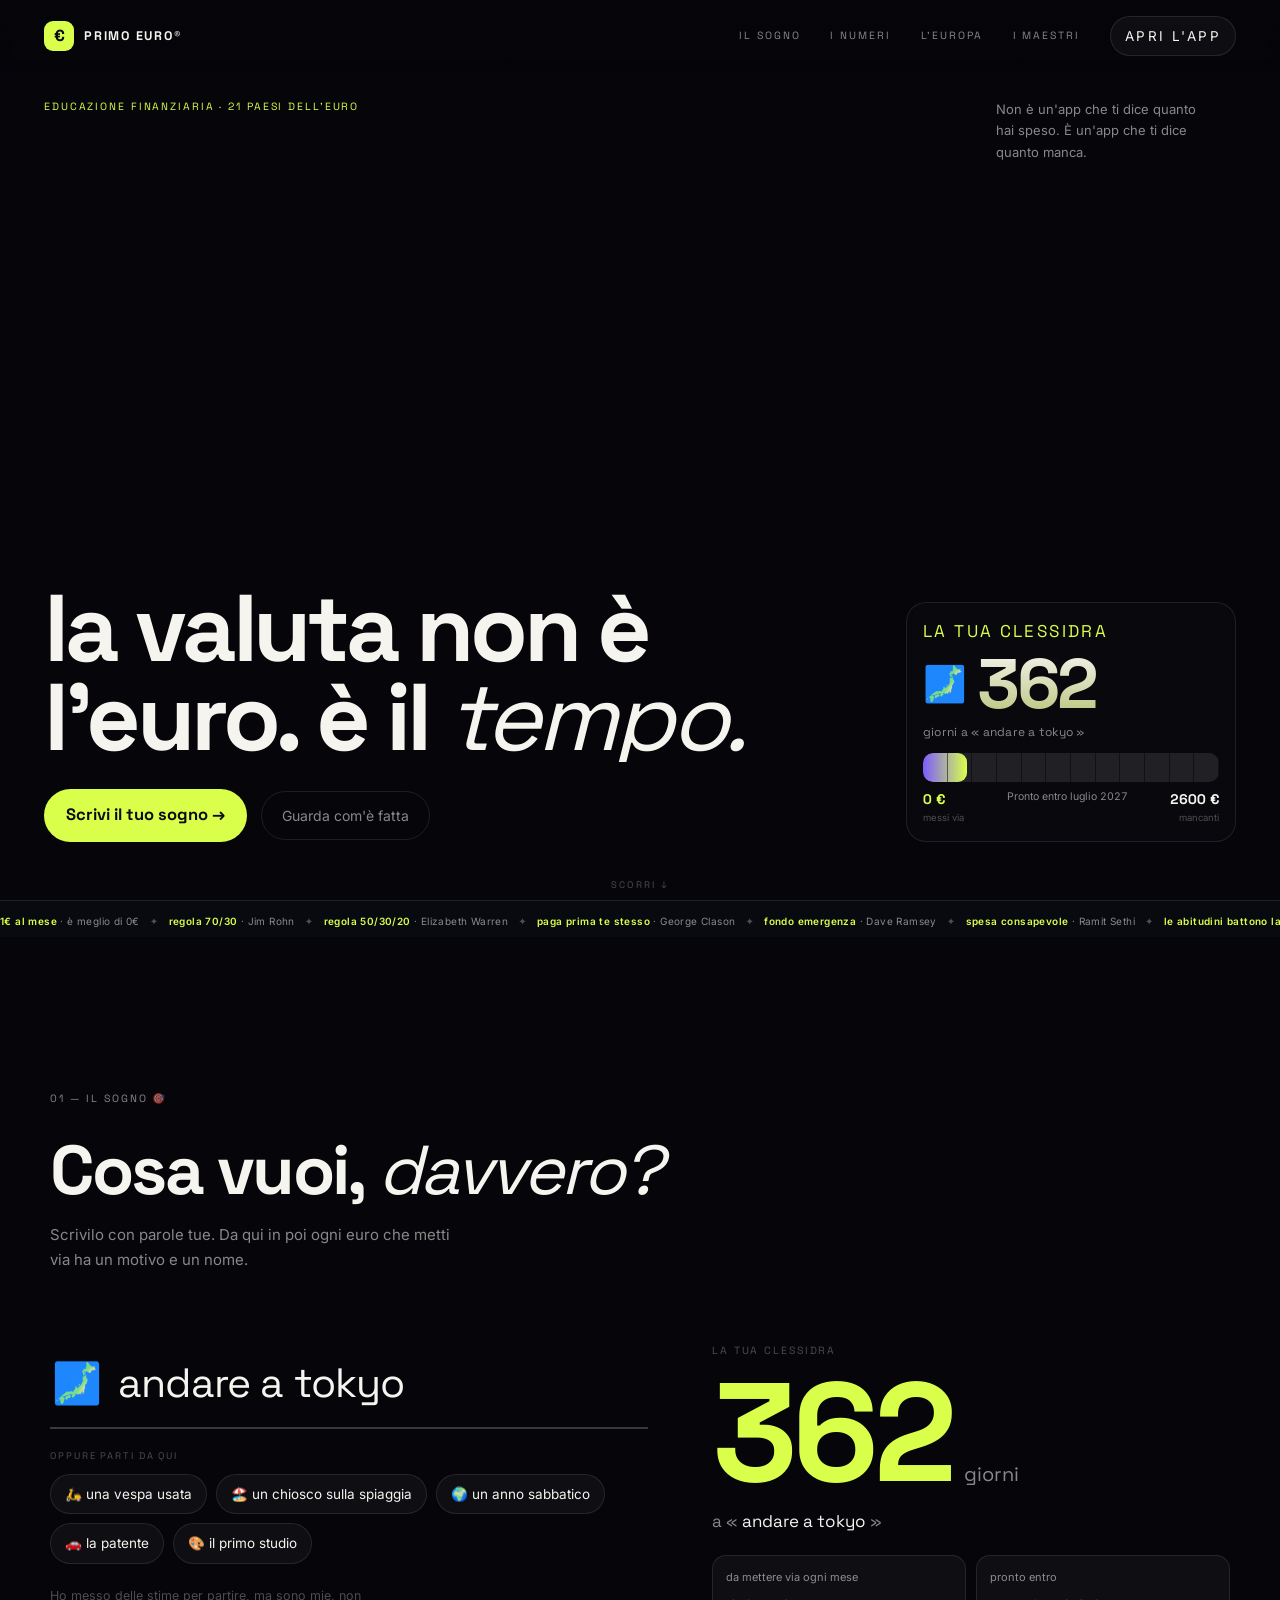
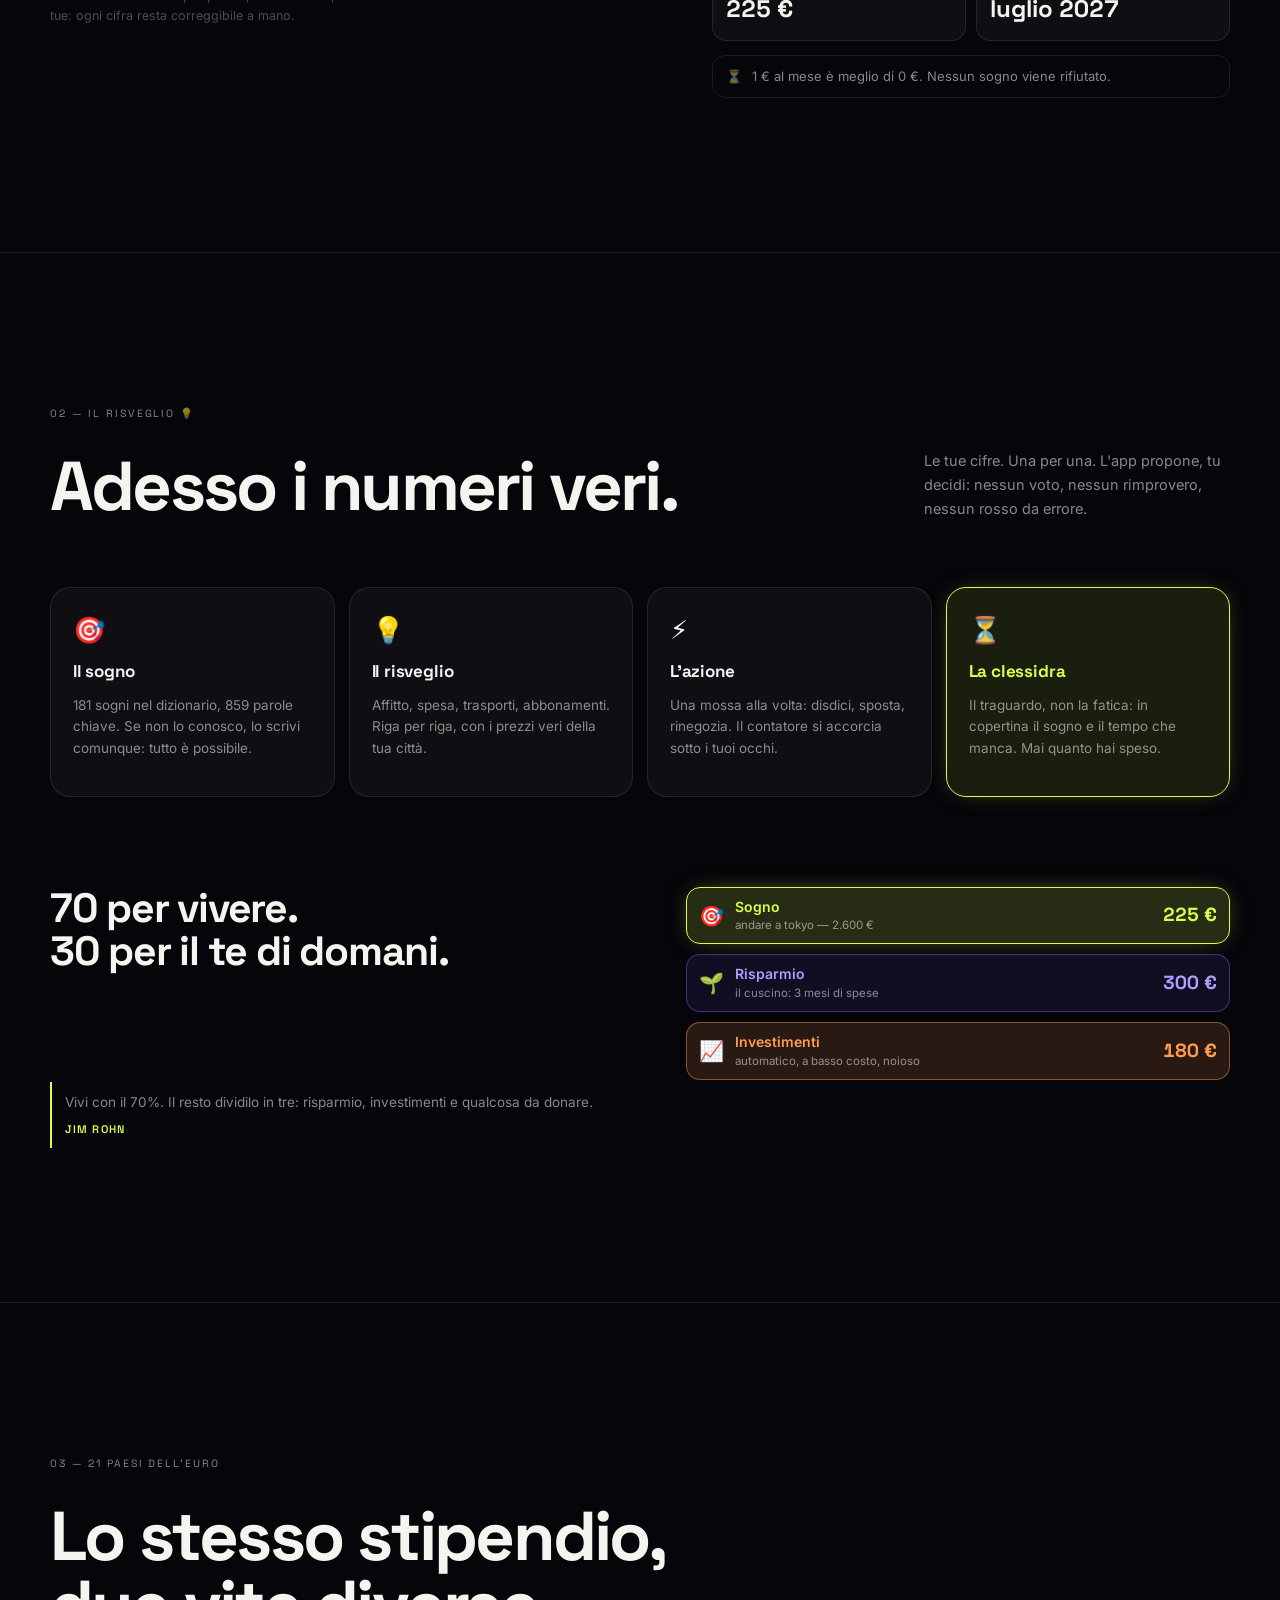
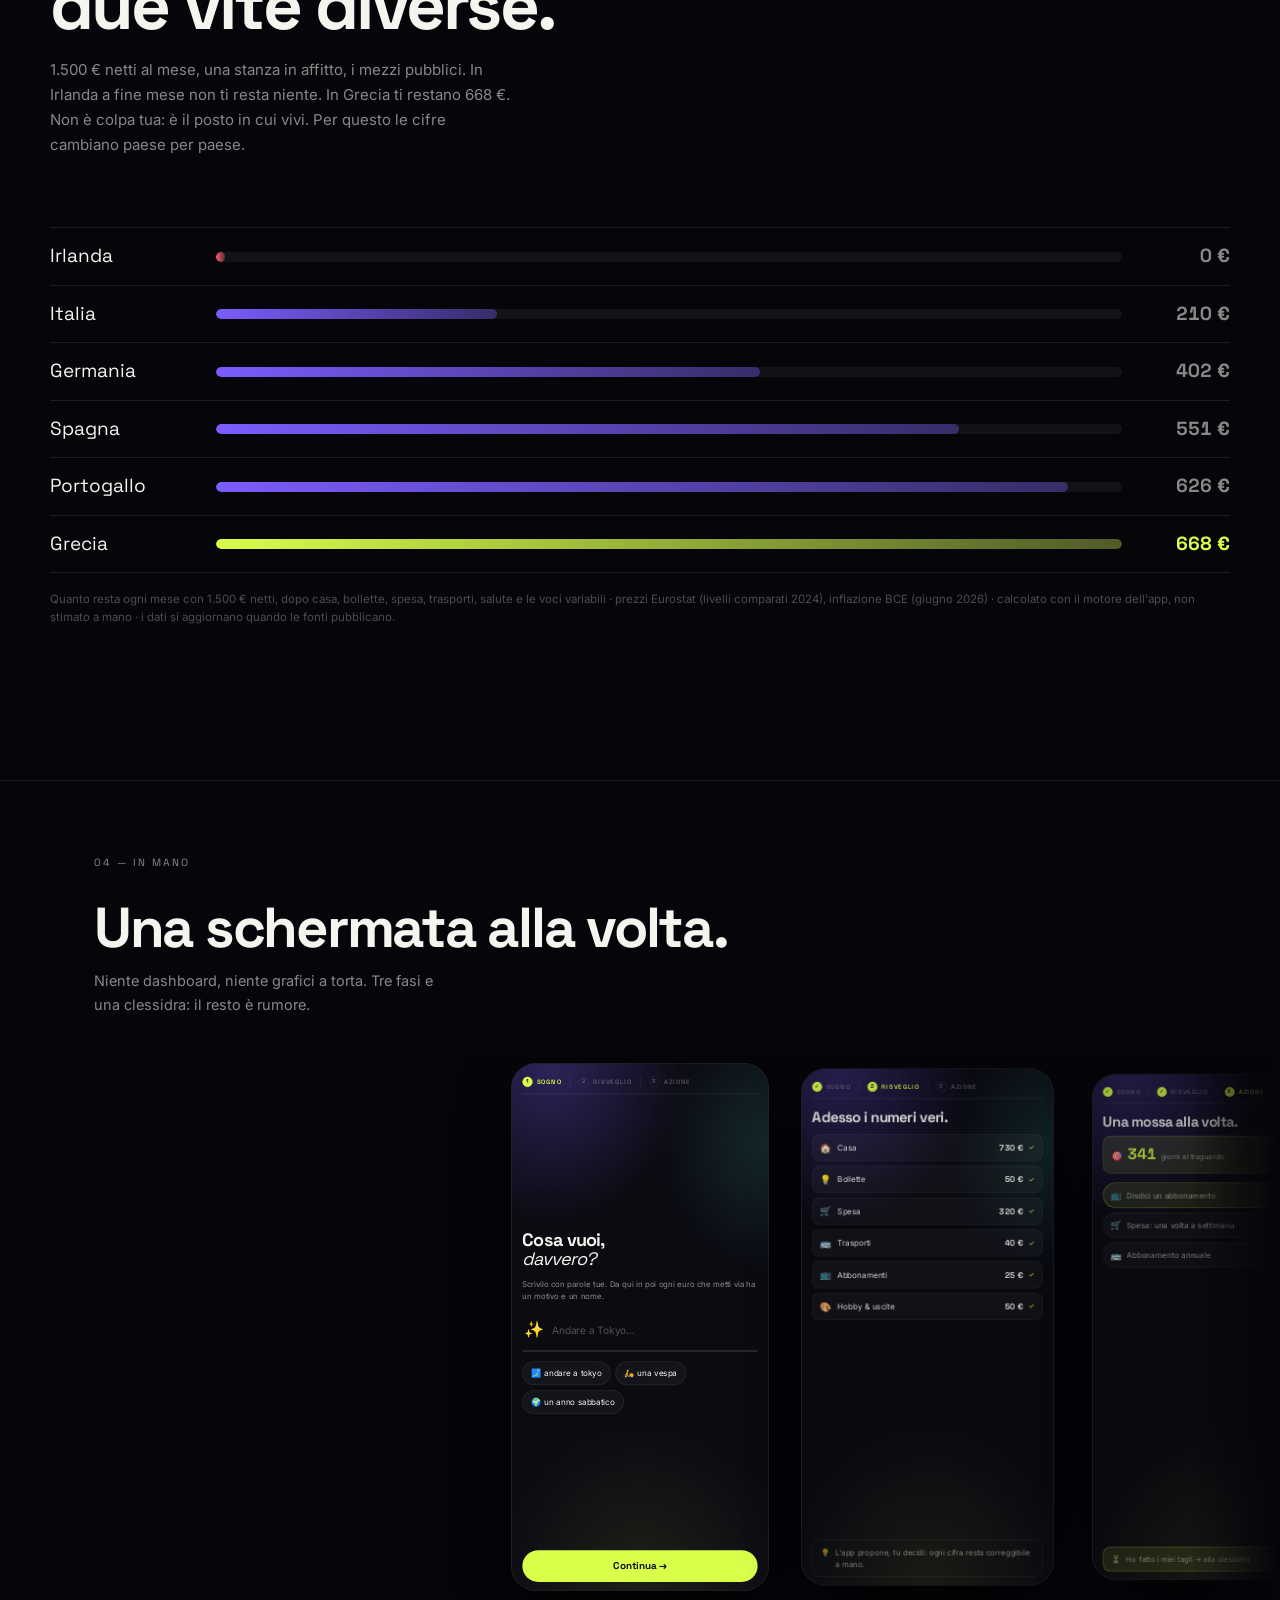
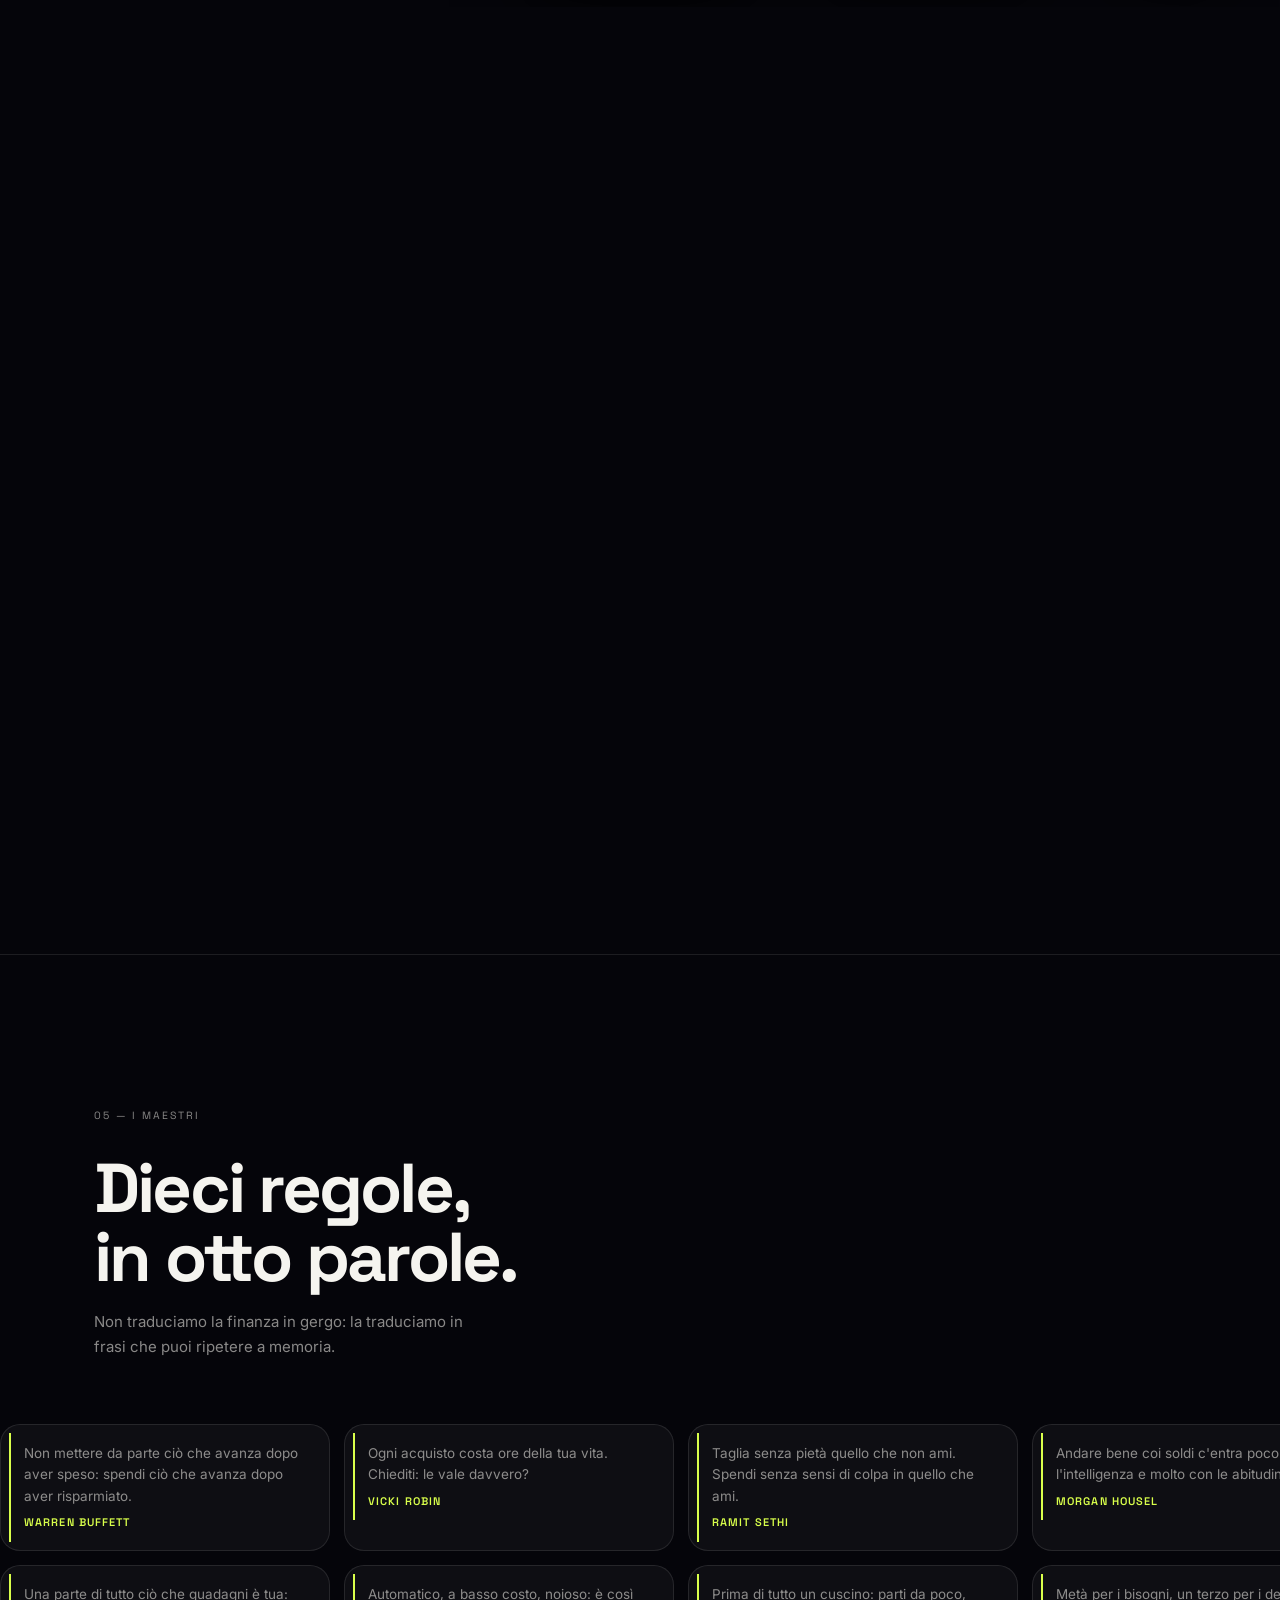
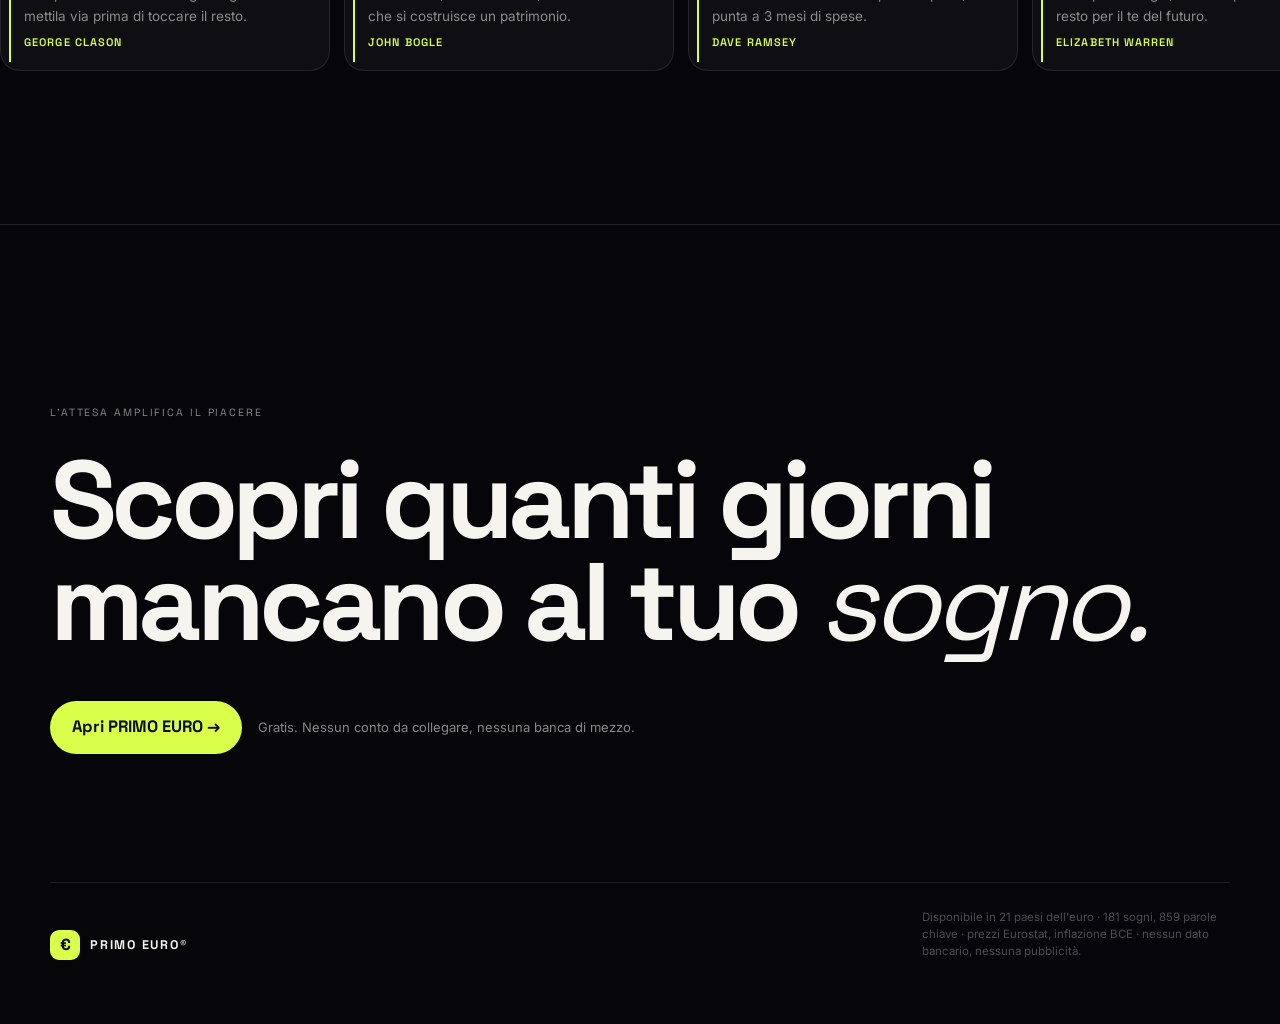
==== commit 2788bdeb: "Car sharing fra i mezzi: 80 €/mese di riferimento Tariffe al minuto dei servizi principali in Italia" ====
--- a/index.html
+++ b/index.html
@@ -1316,10 +1316,10 @@
 
 <!-- lo stesso motore della versione desktop: costi delle città,
      partita IVA, regola 70/30. Niente duplicati. -->
-<script src="js/europa.js?v=20260730k"></script>
-<script src="js/sogni.js?v=20260730k"></script>
-<script src="js/data.js?v=20260730k"></script>
-<script src="js/engine.js?v=20260730k"></script>
+<script src="js/europa.js?v=20260730l"></script>
+<script src="js/sogni.js?v=20260730l"></script>
+<script src="js/data.js?v=20260730l"></script>
+<script src="js/engine.js?v=20260730l"></script>
 <script>
 (function () {
   "use strict";
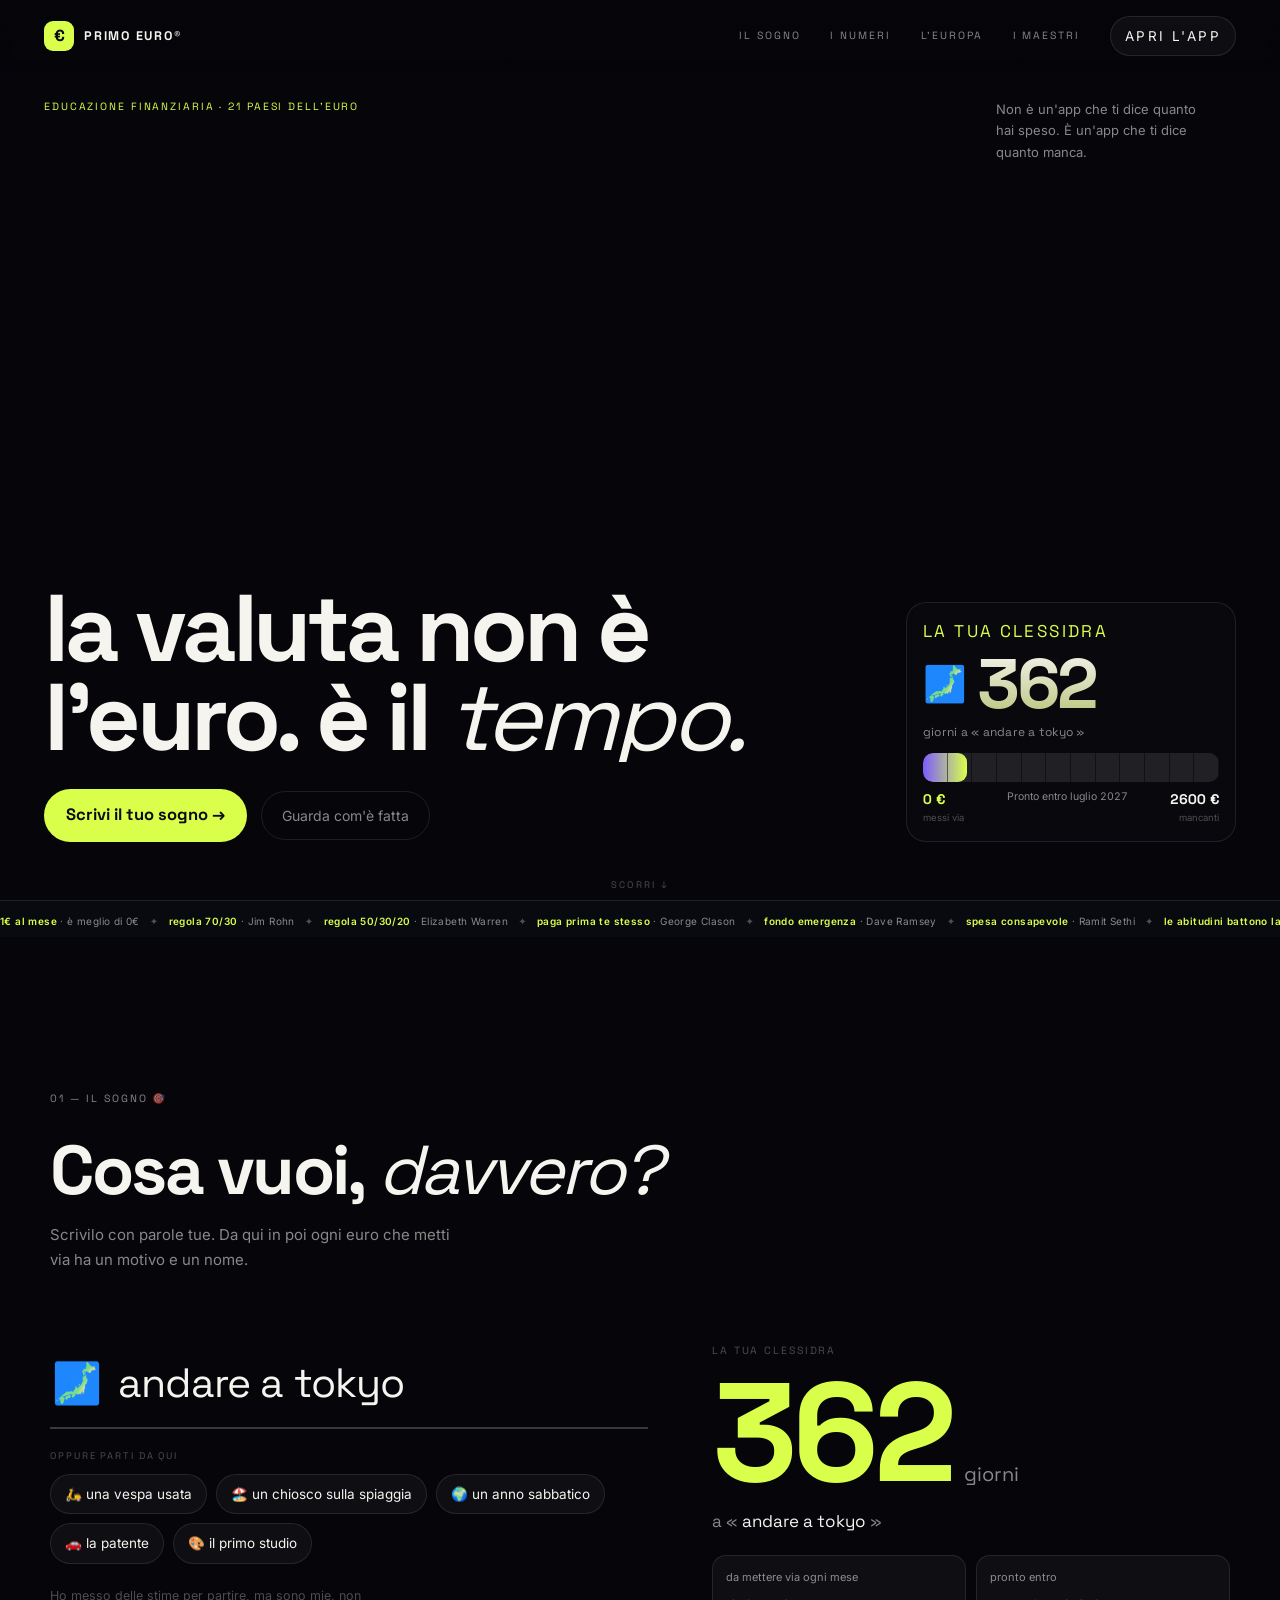
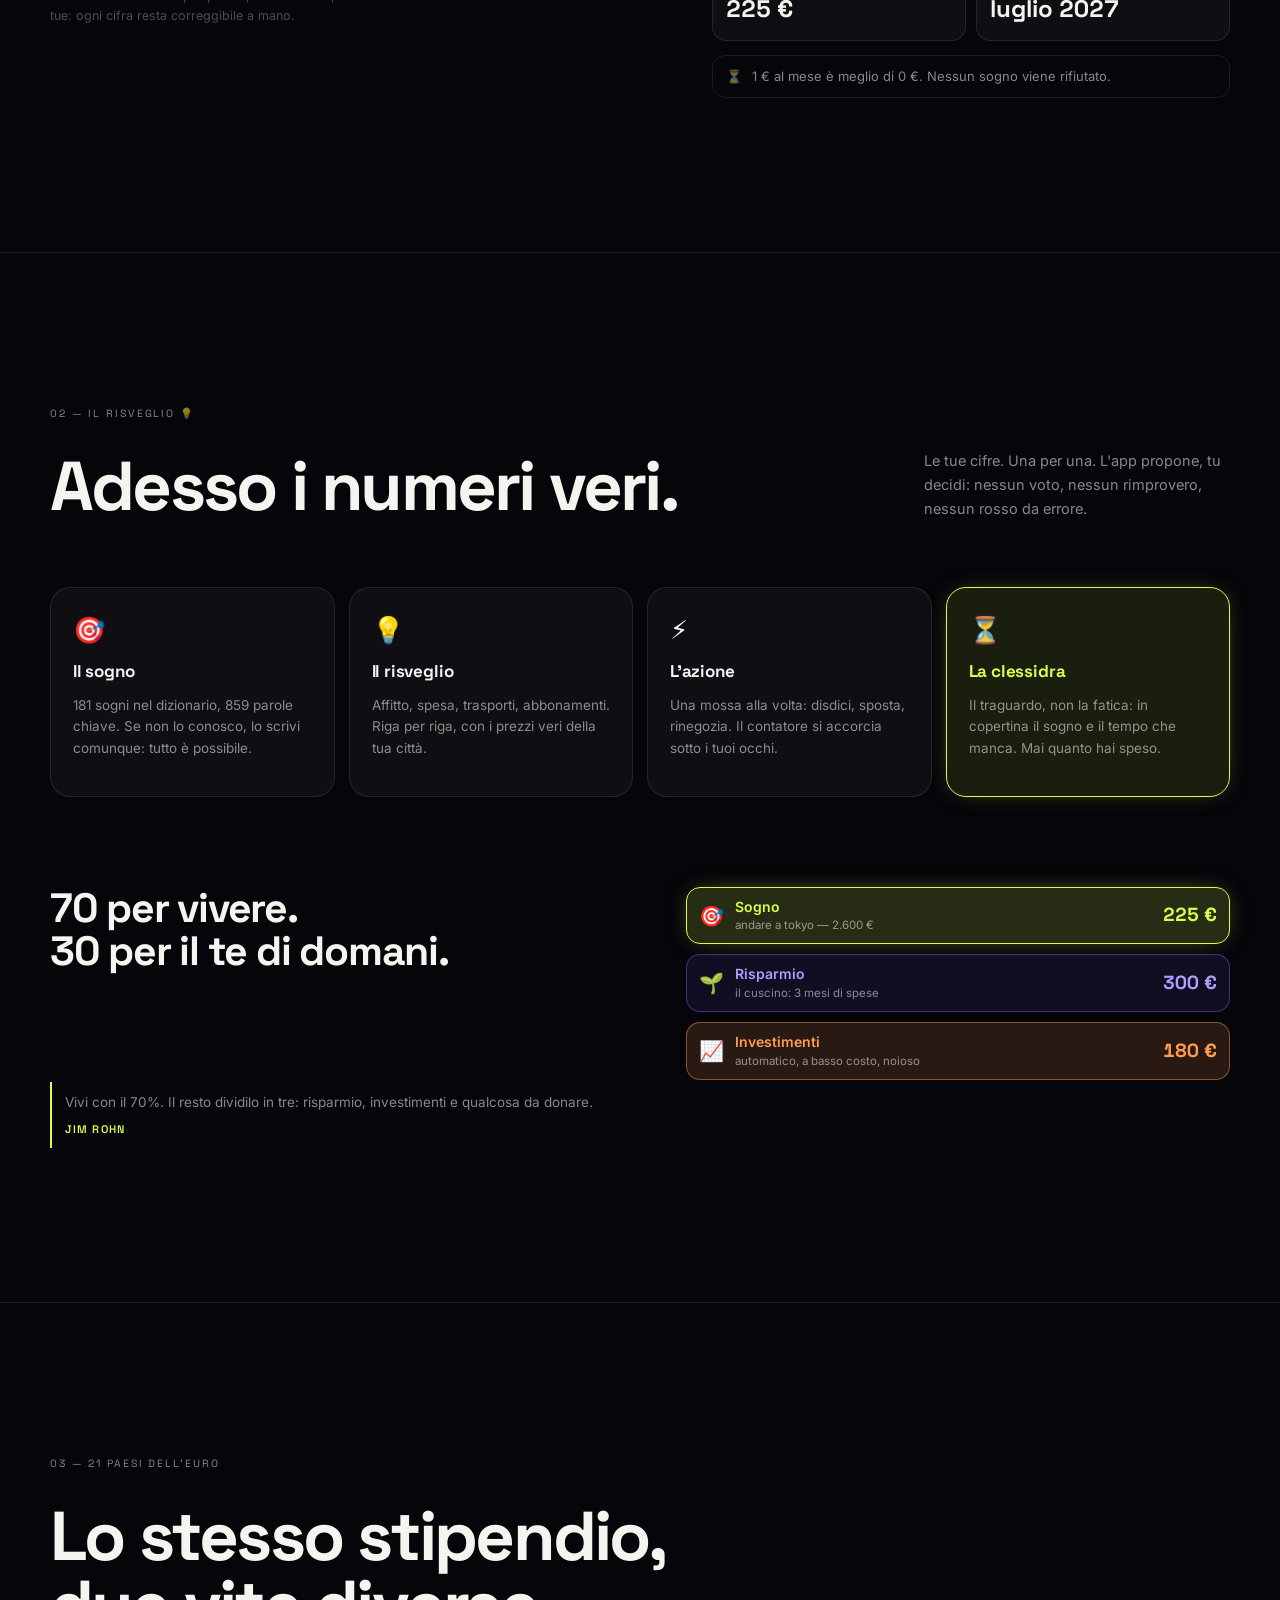
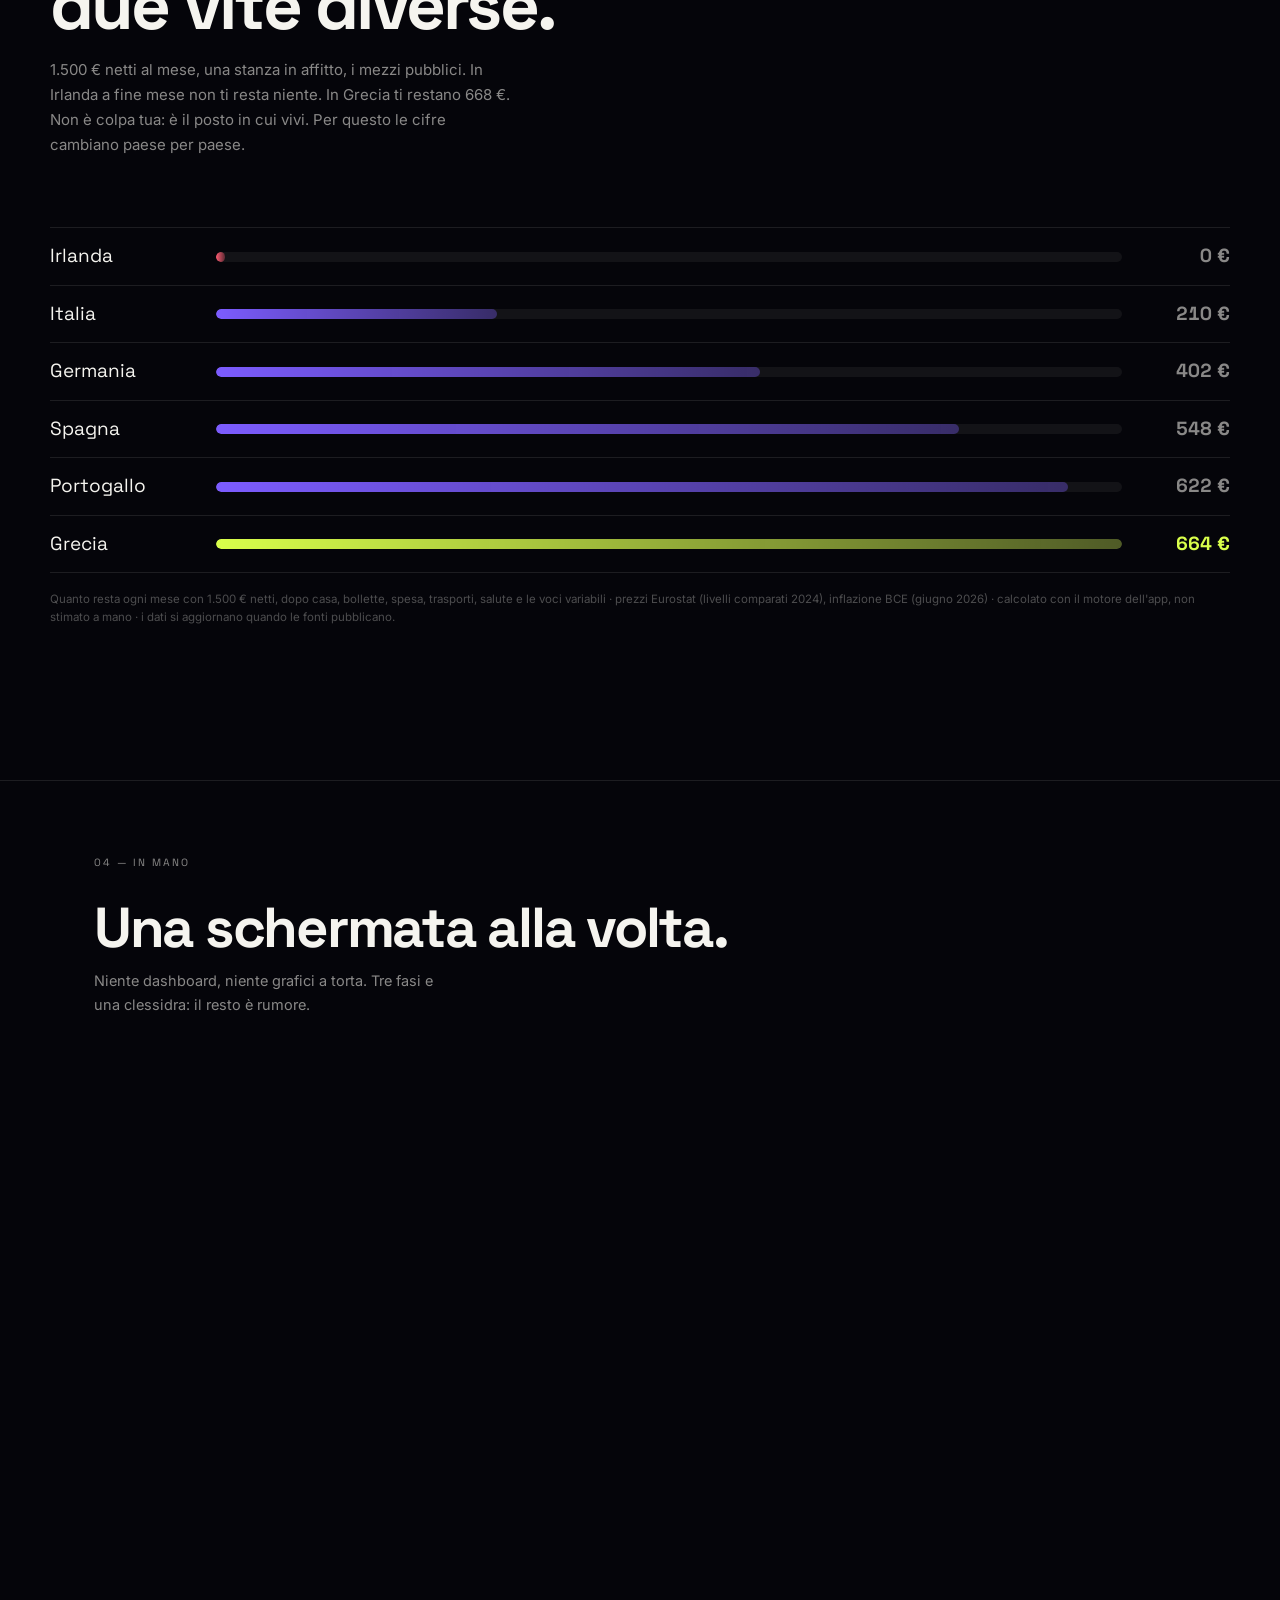
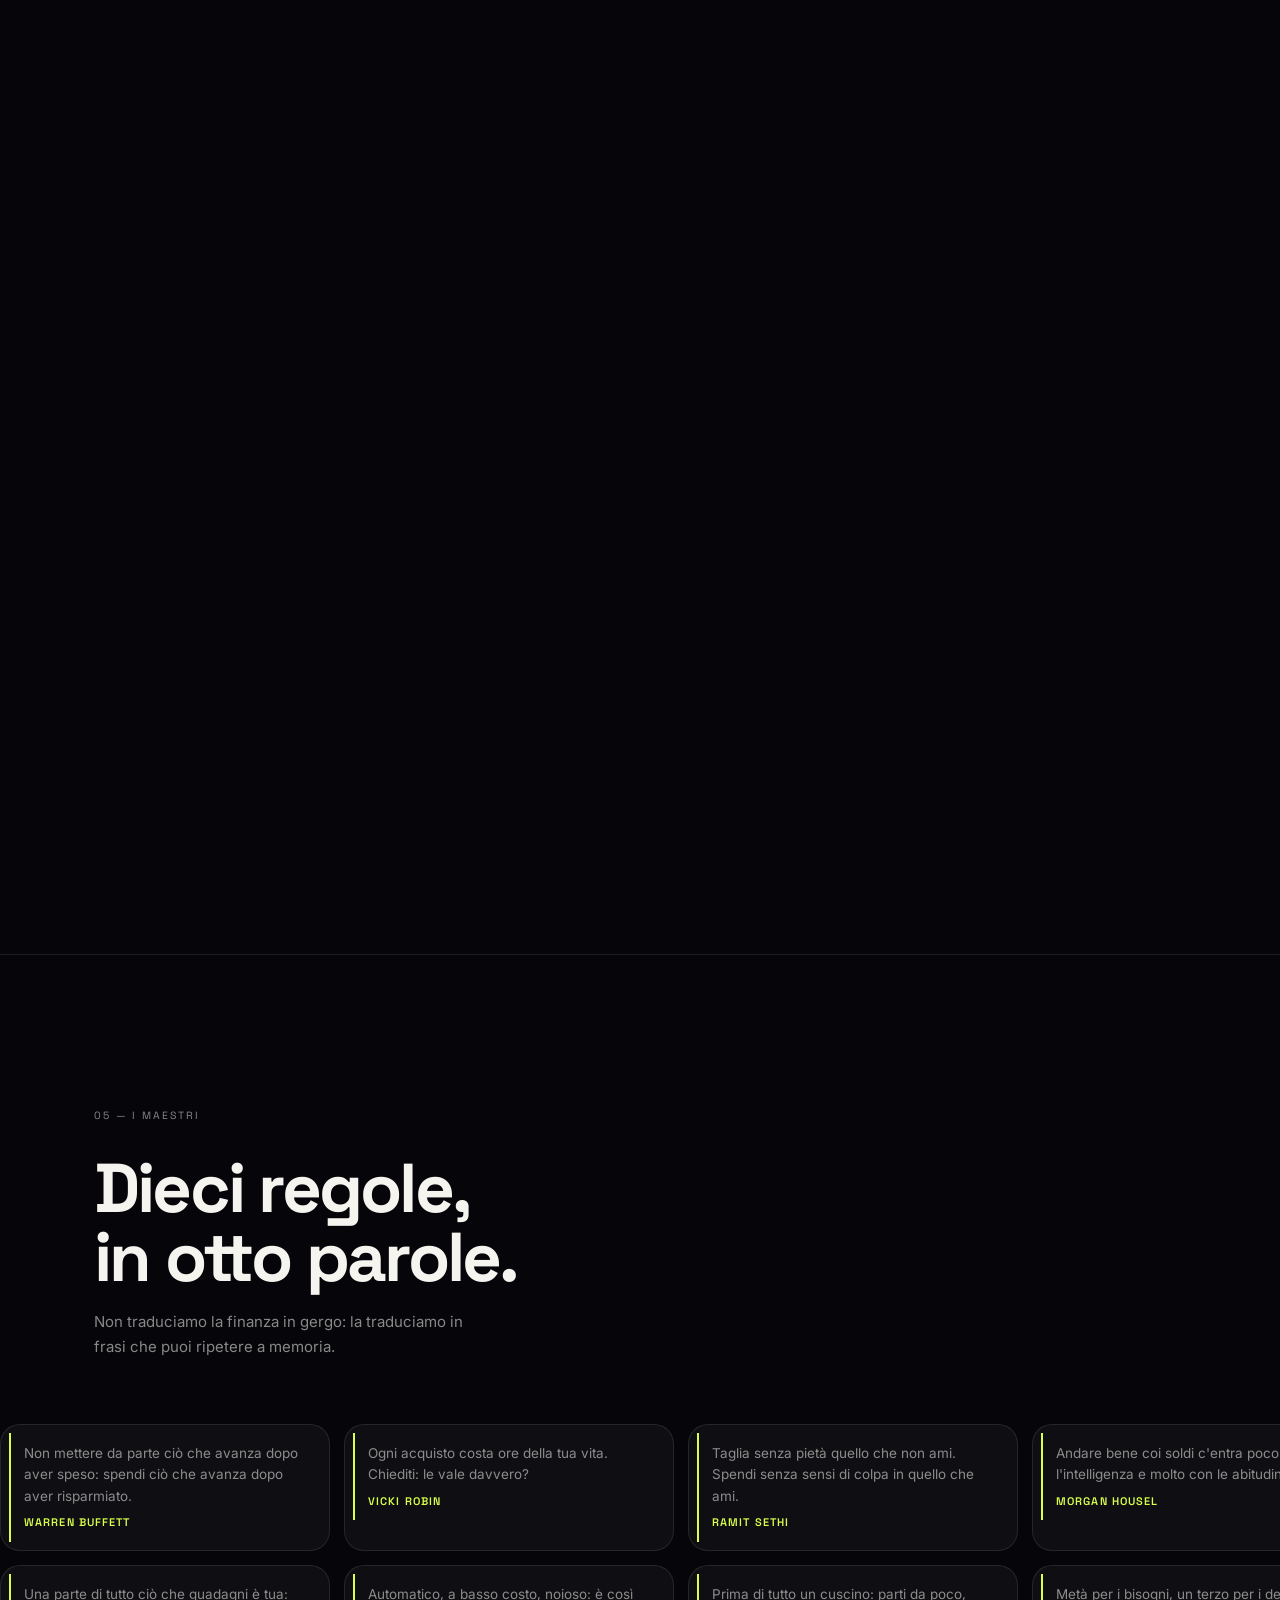
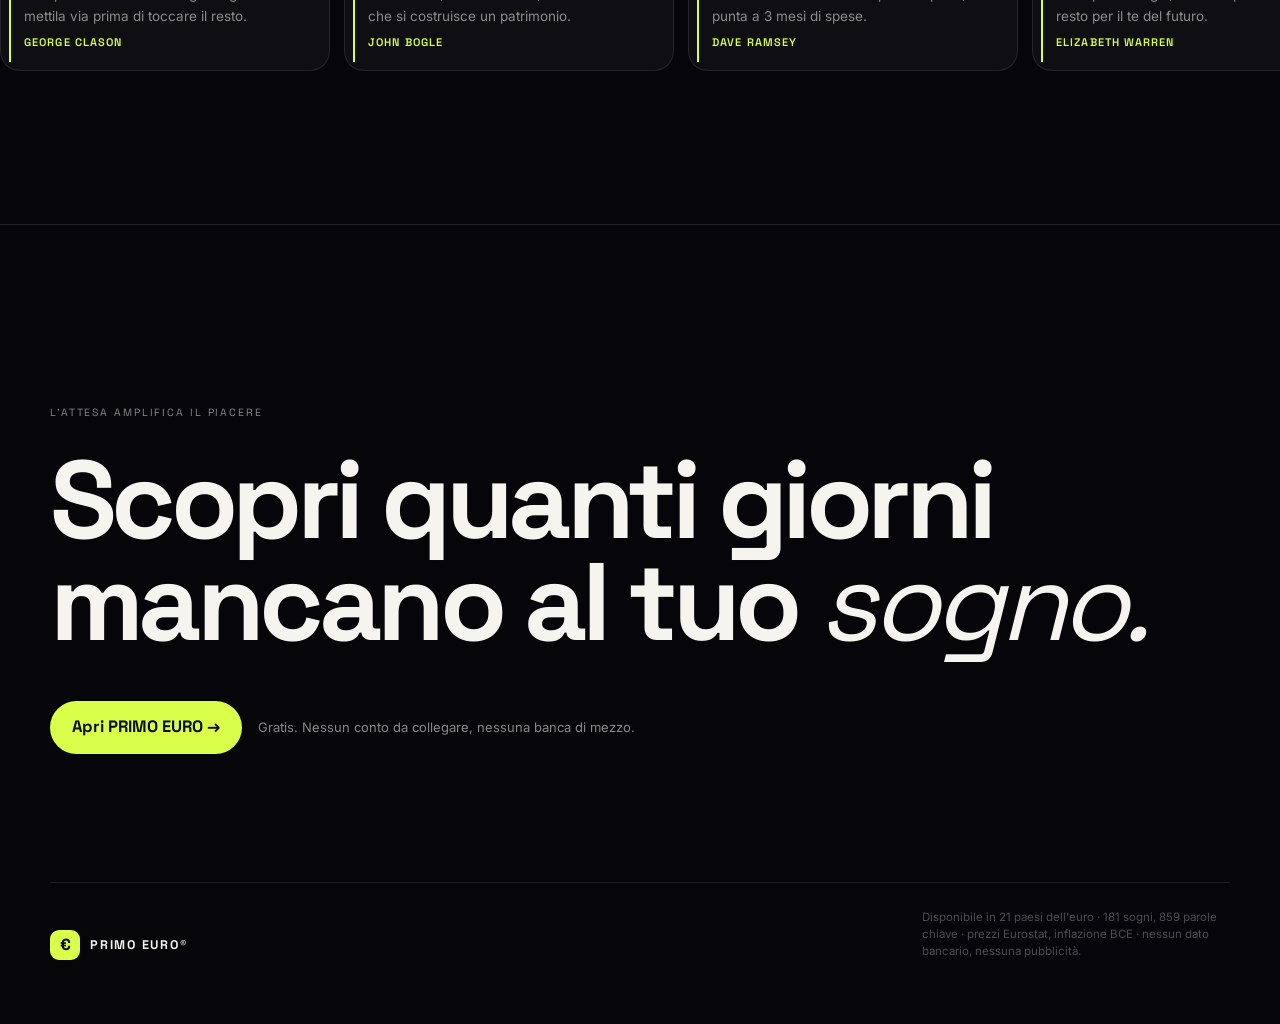
==== commit da2c187c: "I consigli parlano solo in giorni: −2 giorni, o −43 gg in un anno — mai più euro in pastiglia Via la" ====
--- a/index.html
+++ b/index.html
@@ -2,6 +2,8 @@
 <html lang="it">
 <head>
 <meta charset="UTF-8" />
+<script>/* l'acchiappa-errori: se qualcosa esplode, lo dice invece di tacere */
+window.addEventListener("error", (e) => { window.__err = (window.__err || "") + e.message + " @" + e.lineno + " · "; });</script>
 <meta name="viewport" content="width=device-width, initial-scale=1.0, viewport-fit=cover" />
 <script>
 /* Lo smistatore, regola semplice (voluta da Karim il 30/7/2026):
@@ -443,6 +445,68 @@
 /* La clessidra ha una sua stanza, al centro: è il posto dove l'occhio si
    posa quando riapri l'app e non c'è niente da fare se non guardare il
    tempo che lavora per te. */
+/* ---------- il Diario: il kakeibo con la clessidra attaccata ----------
+   Una pastiglia sola sulla home (zero righe in più: fluttua), un foglio
+   che si apre, una cifra e un tocco. Il gesto è il prodotto. */
+.diario-fab {
+  position: absolute; right: 12px; bottom: 12px; z-index: 30;
+  border: 1px solid rgba(217,255,75,.5); background: rgba(11,11,18,.85);
+  -webkit-backdrop-filter: blur(8px); backdrop-filter: blur(8px);
+  color: var(--paper); border-radius: 999px; padding: 10px 15px;
+  font-size: 13.5px; font-weight: 600; font-family: var(--font-display);
+  box-shadow: 0 6px 24px -8px rgba(217,255,75,.35);
+  transition: transform .2s var(--ease), background .2s;
+}
+.diario-fab:active { transform: scale(.95); }
+.diario-fab b { color: var(--lime); }
+
+.diario-velo {
+  position: absolute; inset: 0; z-index: 40;
+  background: rgba(5,5,10,.72);
+  -webkit-backdrop-filter: blur(3px); backdrop-filter: blur(3px);
+  opacity: 0; pointer-events: none; transition: opacity .25s;
+}
+.diario-velo.aperto { opacity: 1; pointer-events: auto; }
+.diario-sheet {
+  position: absolute; left: 10px; right: 10px; bottom: 10px; z-index: 41;
+  border: 1px solid var(--line); background: #101019;
+  border-radius: 20px; padding: 15px 15px 13px;
+  transform: translateY(110%); transition: transform .35s var(--ease);
+}
+.diario-velo.aperto .diario-sheet { transform: none; }
+.diario-sheet h3 { margin: 0; font-family: var(--font-display); font-size: 16px; letter-spacing: -.01em; }
+.diario-riga { display: flex; gap: 8px; margin-top: 11px; }
+.diario-riga .campo {
+  flex: 1; display: flex; align-items: center; gap: 4px;
+  background: rgba(245,244,239,.08); border: 1px solid rgba(245,244,239,.18);
+  border-radius: 12px; padding: 9px 12px;
+}
+.diario-riga .campo:focus-within { border-color: var(--lime); }
+.diario-riga input {
+  width: 100%; background: none; border: none; outline: none; color: var(--paper);
+  font-family: var(--font-display); font-weight: 700; font-size: 19px;
+  font-variant-numeric: tabular-nums; padding: 0;
+}
+.diario-riga .campo span { color: var(--muted); font-weight: 600; }
+.diario-chips { display: flex; flex-wrap: wrap; gap: 7px; margin-top: 10px; }
+.diario-chips .benefit { flex: none; }
+.diario-ritmo { margin: 11px 0 0; font-size: 12px; line-height: 1.5; color: var(--muted); min-height: 18px; }
+.diario-ritmo b { color: var(--lime); }
+.diario-strip { display: flex; gap: 4px; align-items: flex-end; height: 26px; margin-top: 10px; }
+.diario-strip i {
+  flex: 1; border-radius: 3px 3px 0 0; background: rgba(124,92,255,.5); min-height: 2px;
+}
+.diario-strip i.oggi { background: var(--lime); }
+.diario-strip i.vuoto { background: rgba(245,244,239,.10); }
+
+.bentornato.ricalibro b { color: var(--lime); }
+.ricalibro-azioni { display: flex; gap: 8px; margin-top: 9px; }
+.ricalibro-azioni button {
+  border-radius: 999px; padding: 8px 14px; font-size: 12.5px; font-weight: 600;
+}
+.ricalibro-azioni .si { background: var(--lime); color: var(--ink); border: none; }
+.ricalibro-azioni .no { background: none; color: var(--muted); border: 1px solid var(--line); }
+
 .clessidra-box {
   margin-top: 12px; padding: 12px 14px 12px;
   border: 1px solid var(--line); background: var(--card);
@@ -611,8 +675,9 @@
 .move.misura .move-cifra { color: var(--muted); }
 
 .move-gain {
-  font-size: 11.5px; color: var(--lime); font-weight: 600;
-  font-variant-numeric: tabular-nums;
+  margin-left: auto; flex: none;
+  font-family: var(--font-display); font-weight: 700; font-size: 13px;
+  color: var(--lime); font-variant-numeric: tabular-nums; white-space: nowrap;
 }
 
 .move.done {
@@ -706,8 +771,8 @@
 
 .voce {
   display: grid;
-  grid-template-columns: 26px 1fr auto auto;
-  grid-template-areas: "emoji nome campo check" "emoji slider slider slider";
+  grid-template-columns: 26px 1fr auto;
+  grid-template-areas: "emoji nome campo" "emoji slider slider";
   align-items: center; gap: 7px 9px;
   border: 1px solid var(--line); background: var(--card);
   border-radius: 14px; padding: 9px 11px;
@@ -1136,7 +1201,7 @@
 
       <div class="field">
         <label for="pEta">Quanti anni hai</label>
-        <select id="pEta"></select>
+        <div class="field-money"><input id="pEta" type="text" inputmode="numeric" value="25" maxlength="3" /><span>anni</span></div>
       </div>
 
       <div class="field">
@@ -1171,13 +1236,8 @@
         <li class="on"><span>2</span>Risveglio</li>
         <li><span>3</span>Azione</li>
       </ol>
-      <h1 style="margin-top:9px">Le tue cifre.<br />Una per una.</h1>
-      <p class="sub" style="margin-top:7px">Ho messo delle stime per partire, ma <b>sono mie, non tue</b>. Correggile o confermale: è qui che si aprono gli occhi.</p>
-
-      <div class="conferma-barra">
-        <div class="conferma-bar"><div class="conferma-fill" id="confermaFill"></div></div>
-        <span class="conferma-n" id="confermaN">0 di 0</span>
-      </div>
+      <h1 style="margin-top:9px">Già compilato,<br />dalle tue risposte.</h1>
+      <p class="sub" style="margin-top:7px">Lavoro, età, città, benefit: c'è già tutto. <b>Ritocca ciò che non torna</b> — ogni cifra resta tua.</p>
 
       <div class="voci" id="vociList"></div>
 
@@ -1231,6 +1291,7 @@
       </div>
 
       <div class="bentornato" id="bentornato" hidden></div>
+      <div class="bentornato ricalibro" id="ricalibroBox" hidden></div>
 
       <div class="cd-infl" id="cdInfl" hidden style="display:none"></div>
       <div class="testata">
@@ -1277,6 +1338,24 @@
         <button class="add-voce" id="addSogno">+ Aggiungi un sogno</button>
       </div>
 
+      <button class="diario-fab" id="diarioFab" hidden>✍️ Oggi</button>
+      <div class="diario-velo" id="diarioVelo">
+        <div class="diario-sheet">
+          <h3>Oggi quanto è uscito?</h3>
+          <div class="diario-riga">
+            <label class="campo"><input id="diarioCampo" type="text" inputmode="numeric" maxlength="4" placeholder="0" aria-label="Spesa di oggi in euro" /><span>€</span></label>
+          </div>
+          <div class="diario-chips">
+            <button type="button" class="benefit" data-cat="spesa">🛒 Spesa</button>
+            <button type="button" class="benefit" data-cat="fuori">🍕 Fuori</button>
+            <button type="button" class="benefit" data-cat="sfizi">🛍️ Sfizi</button>
+            <button type="button" class="benefit" data-cat="zero">🙌 Oggi zero</button>
+          </div>
+          <p class="diario-ritmo" id="diarioRitmo"></p>
+          <div class="diario-strip" id="diarioStrip" aria-hidden="true"></div>
+        </div>
+      </div>
+
     </section>
 
     <!-- 4. AZIONE: il catalogo delle mosse -->
@@ -1287,7 +1366,7 @@
         <li class="on"><span>3</span>Azione</li>
       </ol>
       <h1 style="margin-top:9px">I consigli<br />della settimana.</h1>
-      <p class="sub" style="margin-top:7px">Piccole abitudini, non compiti: un caffè in meno, la spesa con la lista. <b>Tocca quelle che ti somigliano</b> e guarda i giorni scendere.</p>
+      <p class="sub" style="margin-top:7px">Ogni consiglio dice <b>quanti giorni taglia</b> dal contatore. Tocca quelli che ti somigliano e guardalo scendere.</p>
 
       <div class="mini-conta">
         <span class="mini-emoji" id="movesEmoji">🎯</span>
@@ -1316,10 +1395,10 @@
 
 <!-- lo stesso motore della versione desktop: costi delle città,
      partita IVA, regola 70/30. Niente duplicati. -->
-<script src="js/europa.js?v=20260730l"></script>
-<script src="js/sogni.js?v=20260730l"></script>
-<script src="js/data.js?v=20260730l"></script>
-<script src="js/engine.js?v=20260730l"></script>
+<script src="js/europa.js?v=20260730p"></script>
+<script src="js/sogni.js?v=20260730p"></script>
+<script src="js/data.js?v=20260730p"></script>
+<script src="js/engine.js?v=20260730p"></script>
 <script>
 (function () {
   "use strict";
@@ -1400,7 +1479,6 @@
     { id: "banca",   type: "once", emoji: "💳", name: "Taglia le commissioni", meta: "carte e conti doppioni", perMonth: 9 },
     { id: "vendi",   type: "once", emoji: "🛍️", name: "Vendi 5 cose che non usi", meta: "una tantum, subito da parte", oneShot: 120 },
     { id: "vestiti", type: "week", emoji: "👕", name: "Niente vestiti nuovi", meta: "l'armadio è già pieno", perMonth: 50, su: "shopping", quota: .60 },
-    { id: "impulso", type: "week", emoji: "⏳", name: "Regola delle 48 ore", meta: "se lo vuoi ancora, compralo", perMonth: 55, su: "shopping", quota: .35 },
     { id: "consegne",type: "week", emoji: "🛵", name: "Niente cibo a domicilio", meta: "le commissioni pesano più del cibo", perMonth: 45, su: "hobby", quota: .20 },
     { id: "cena",    type: "week", emoji: "🍕", name: "Una cena fuori in meno", meta: "cucinata insieme conta uguale", perMonth: 35, su: "hobby", quota: .18 },
     { id: "aperi",   type: "week", emoji: "🍹", name: "Un aperitivo in meno", meta: "o a casa, stessi amici", perMonth: 40, su: "hobby", quota: .15 },
@@ -1874,6 +1952,7 @@
        al suo posto si apre la finestra nel flusso */
     const videoAttivo = sfondoCrescita && sfondoCrescita.dataset.pronto === "1";
     $(".clessidra-box").hidden = videoAttivo;
+    renderDiario();
     $("#finestraCrescita").hidden = true;
 
     /* La clessidra racconta a parole quello che disegna. */
@@ -2073,6 +2152,145 @@
   /* Oltre l'anno, i giorni smettono di parlare: "745 giorni" spaventa,
      "2 anni" si capisce. Fino a 365 il numero grosso resta in giorni;
      oltre, il grosso diventa anni e mesi e i giorni scivolano in piccolo. */
+  /* ---------- il Diario ----------
+     Il kakeibo (1904) con la clessidra attaccata: scrivi cosa esce, in
+     cinque secondi, e te ne accorgi. Il primo mese l'app osserva; poi
+     propone di ricalibrare il piano sulle cifre vere. Tutto resta nel
+     telefono, come il resto. */
+
+  const chiaveGiorno = (d) => {
+    const x = d || new Date();
+    return x.getFullYear() + "-" + String(x.getMonth() + 1).padStart(2, "0") + "-" + String(x.getDate()).padStart(2, "0");
+  };
+
+  function budgetGiornaliero() {
+    return (valoreVoce("spesa") + valoreVoce("hobby") + valoreVoce("shopping")) / 30.44;
+  }
+
+  function diarioStat() {
+    const d = state.diario || {};
+    const chiavi = Object.keys(d).sort();
+    if (!chiavi.length) return null;
+    const cat = { spesa: 0, fuori: 0, sfizi: 0 };
+    let tot = 0;
+    for (const k of chiavi) {
+      tot += d[k].tot || 0;
+      for (const c in (d[k].cat || {})) cat[c] = (cat[c] || 0) + d[k].cat[c];
+    }
+    const giorniCal = Math.floor((new Date(chiaveGiorno()) - new Date(chiavi[0])) / 86400000) + 1;
+    return { giorniLog: chiavi.length, giorniCal, tot, cat,
+             mensile: (c) => Math.round((cat[c] || 0) / chiavi.length * 30.44) };
+  }
+
+  function segnaSpesa(cat, valore) {
+    state.diario = state.diario || {};
+    const k = chiaveGiorno();
+    const g = state.diario[k] || { tot: 0, cat: {} };
+    g.tot += valore;
+    if (valore > 0) g.cat[cat] = (g.cat[cat] || 0) + valore;
+    state.diario[k] = g;
+    save();
+    renderDiario();
+  }
+
+  function renderDiario() {
+    const fab = $("#diarioFab");
+    if (!fab || !state.voci) return;
+    fab.hidden = false;
+    const oggi = (state.diario || {})[chiaveGiorno()];
+    fab.innerHTML = oggi !== undefined ? `✍️ Oggi: <b>${euro(oggi.tot)}</b>` : "✍️ Segna la spesa di oggi";
+
+    /* la striscia: gli ultimi 7 giorni, oggi in lime */
+    const strip = $("#diarioStrip");
+    if (strip) {
+      const barre = [];
+      let max = 10;
+      for (let i = 6; i >= 0; i--) {
+        const d = new Date(); d.setDate(d.getDate() - i);
+        const g = (state.diario || {})[chiaveGiorno(d)];
+        const v = g ? g.tot : null;
+        if (v !== null && v > max) max = v;
+        barre.push({ v, oggi: i === 0 });
+      }
+      strip.innerHTML = barre.map((b) =>
+        `<i class="${b.oggi ? "oggi" : ""} ${b.v === null ? "vuoto" : ""}" style="height:${b.v === null ? 2 : Math.max(2, Math.round(b.v / max * 26))}px"></i>`
+      ).join("");
+    }
+
+    /* il ritmo di oggi, senza voti */
+    const r = $("#diarioRitmo");
+    if (r) {
+      const budget = budgetGiornaliero();
+      if (oggi === undefined) {
+        r.innerHTML = `Il tuo ritmo è <b>${euro(budget)}</b> al giorno. Una cifra e un tocco: cinque secondi.`;
+      } else {
+        const diff = budget - oggi.tot;
+        r.innerHTML = diff >= 0
+          ? `Oggi ${euro(oggi.tot)} — sotto il tuo ritmo di <b>${euro(diff)}</b>: il sogno respira 🌱`
+          : `Oggi ${euro(oggi.tot)} — ${euro(-diff)} oltre il ritmo. Nessun voto: domani si riequilibra.`;
+      }
+    }
+
+    ricalibroForse();
+  }
+
+  /* Dopo un mese di diario, il piano si offre di diventare vero. */
+  function ricalibroForse() {
+    const box = $("#ricalibroBox");
+    if (!box) return;
+    const s = diarioStat();
+    const mese = chiaveGiorno().slice(0, 7);
+    box.hidden = true;
+    if (!s || s.giorniCal < 28 || s.giorniLog < 12) return;
+    if (state.ricalibroSnooze === mese) return;
+    const stimato = valoreVoce("spesa") + valoreVoce("hobby") + valoreVoce("shopping");
+    const vero = Math.round(s.tot / s.giorniLog * 30.44);
+    if (Math.abs(vero - stimato) < 15) return;
+    box.hidden = false;
+    box.innerHTML = `Un mese di diario: le tue uscite vere fanno <b>${euro(vero)}</b> al mese, il piano ne stimava ${euro(stimato)}. Vuoi che il piano diventi le tue cifre?
+      <div class="ricalibro-azioni">
+        <button class="si" id="ricalibroSi">Ricalibra sulle mie cifre</button>
+        <button class="no" id="ricalibroNo">Non ora</button>
+      </div>`;
+    $("#ricalibroSi").addEventListener("click", () => {
+      const metti = (id, val) => {
+        const v = state.voci.find((x) => x.id === id);
+        if (v) { v.valore = val; v.ok = true; v.mia = true; }
+      };
+      metti("spesa", s.mensile("spesa"));
+      metti("hobby", s.mensile("fuori"));
+      metti("shopping", s.mensile("sfizi"));
+      state.ricalibroSnooze = mese;
+      save();
+      renderHome();
+    });
+    $("#ricalibroNo").addEventListener("click", () => {
+      state.ricalibroSnooze = mese;
+      save();
+      box.hidden = true;
+    });
+  }
+
+  /* il foglio: si apre dalla pastiglia, si chiude dal velo */
+  $("#diarioFab").addEventListener("click", () => {
+    $("#diarioVelo").classList.add("aperto");
+    renderDiario();
+    setTimeout(() => $("#diarioCampo").focus(), 350);
+  });
+  $("#diarioVelo").addEventListener("click", (e) => {
+    if (e.target === $("#diarioVelo")) $("#diarioVelo").classList.remove("aperto");
+  });
+  $$(".diario-chips .benefit").forEach((b) => {
+    b.addEventListener("click", () => {
+      const cat = b.dataset.cat;
+      const val = parseInt($("#diarioCampo").value.replace(/\D/g, ""), 10) || 0;
+      if (cat !== "zero" && val <= 0) { $("#diarioCampo").focus(); return; }
+      segnaSpesa(cat === "zero" ? "spesa" : cat, cat === "zero" ? 0 : val);
+      $("#diarioCampo").value = "";
+      setTimeout(() => $("#diarioVelo").classList.remove("aperto"), 750);
+    });
+  });
+
   function tempoUmano(days) {
     if (!isFinite(days) || days <= 365) return null;
     let anni = Math.floor(days / 365);
@@ -2085,6 +2303,7 @@
 
   /* La crescita 3D: quando il file esiste, il video diventa lo sfondo
      della Clessidra e la card disegnata si spegne. */
+  document.querySelector('[data-screen="home"]').style.position = "relative";
   const sfondoCrescita = $("#sfondoCrescita");
 
   /* Nel filmato la clessidra vive nella fascia 37,5%–80% del quadro
@@ -2173,6 +2392,10 @@
      dice cosa vale davvero — la somma di un anno, che non è mai zero. */
   function guadagno(m, x, gain) {
     if (gain >= 1) return "−" + gain + (gain === 1 ? " giorno" : " giorni");
+    /* la mossa è piccola sulla settimana? Si racconta l'anno intero,
+       sempre in giorni: un caffè al giorno è un mese di attesa in meno */
+    const anno = Math.max(0, daysLeft() - daysLeft(valoreAnnuo(m), 0));
+    if (anno >= 1) return "−" + anno + " gg in un anno";
     return euro(valoreAnnuo(m)) + " in un anno";
   }
 
@@ -2211,10 +2434,9 @@
         <span class="wm-check">✓</span>`;
     } else {
       /* pastiglia da una riga sola, come gli esempi del sogno */
-      b.title = x.reale ? "calcolata sui " + x.nota.replace("dai tuoi ", "") : m.meta;
+      b.title = (x.reale ? "calcolata sui " + x.nota.replace("dai tuoi ", "") + " · " : m.meta + " · ") + cifra;
       b.innerHTML = `<span class="move-emoji">${m.emoji}</span>
         <span class="move-name">${m.name}</span>
-        <span class="move-cifra">${cifra}</span>
         <span class="move-gain">${done ? "✓" : guadagno(m, x, gain)}</span>`;
     }
     if (!done) b.addEventListener("click", () => doMove(m, gain));
@@ -2239,10 +2461,11 @@
       list.appendChild(el);
     };
 
+    /* sei per gruppo: le più pesanti per TE. Meno bosco, più chiarezza */
     titolo("Ogni settimana");
-    settimana.forEach((m) => list.appendChild(moveRow(m, "move")));
+    settimana.slice(0, 6).forEach((m) => list.appendChild(moveRow(m, "move")));
     titolo("E una volta sola, se ti va");
-    unaVolta.forEach((m) => list.appendChild(moveRow(m, "move")));
+    unaVolta.slice(0, 6).forEach((m) => list.appendChild(moveRow(m, "move")));
 
     aggiornaMiniConta(false);
   }
@@ -2318,8 +2541,6 @@
   /* i menu si costruiscono dagli stessi dati della versione desktop */
   function fillSelects() {
     $("#pCountry").innerHTML = PAESI_EURO().map(([c, n]) => `<option value="${c}">${n}</option>`).join("");
-    $("#pEta").innerHTML = ETA.map((e) => `<option value="${e.id}">${e.label}</option>`).join("");
-    $("#pEta").value = (state.plan && state.plan.eta) || "2534";
     $("#pHousing").innerHTML = HOUSING.map((h) => `<option value="${h.id}">${h.emoji} ${h.label}</option>`).join("");
     $("#pVehicle").innerHTML = VEHICLES.map((v) => `<option value="${v.id}">${v.emoji} ${v.label}</option>`).join("");
 
@@ -2337,7 +2558,10 @@
       $("#pBPasto").classList.toggle("on", !!bf.pasto);
       $("#pBAuto").classList.toggle("on", !!bf.auto);
       $("#pBWelfare").classList.toggle("on", !!bf.welfare);
-      if (state.plan.eta) $("#pEta").value = state.plan.eta;
+      if (state.plan.eta) {
+        const vecchie = { "1417": 16, "1824": 21, "2534": 29, "3549": 42, "50": 57 };
+        $("#pEta").value = vecchie[state.plan.eta] || state.plan.eta;
+      }
     }
   }
 
@@ -2362,10 +2586,9 @@
   });
 
   $("#pEta").addEventListener("change", () => {
-    const e = ETA.find((x) => x.id === $("#pEta").value);
-    if (!e) return;
-    $("#pHousing").value = e.casa;
-    $("#pVehicle").value = e.mezzo;
+    const f = fasciaPerEta($("#pEta").value);
+    $("#pHousing").value = f.casa;
+    $("#pVehicle").value = f.mezzo;
   });
 
   /* il risveglio: le stime servono solo ad ancorare — poi le cifre
@@ -2383,7 +2606,7 @@
         auto: $("#pBAuto").classList.contains("on"),
         welfare: $("#pBWelfare").classList.contains("on"),
       },
-      eta: $("#pEta").value,
+      eta: Math.max(0, parseInt($("#pEta").value.replace(/\D/g, ""), 10) || 0),
       family: "solo",
       goals: { short: null, mid: null, long: null },
     };
@@ -2407,10 +2630,26 @@
     b.cats.forEach((c) => (v[c.id] = c.val));
     const d = dream();
 
+    /* il tenore di vita segue l'età (coefficienti Eurostat HBS in data.js) */
+    const fEta = fasciaPerEta(state.plan.eta);
+    v.spesa = (v.spesa || 0) * fEta.spesa;
+    v.salute = (v.salute || 0) * fEta.salute;
+    v.abbonamenti = (v.abbonamenti || 0) * fEta.svago;
+    v.hobby = (v.hobby || 0) * fEta.svago;
+    v.shopping = (v.shopping || 0) * fEta.svago;
+
     /* I benefit del lavoro entrano qui, dove le stime diventano voci:
        i buoni pasto coprono ~160 € di spesa (8 € per ~20 giorni), l'auto
        aziendale azzera i trasporti, il welfare copre ~80 € fra abbonamenti
        e hobby. Come tutto, poi ogni cifra resta correggibile a mano. */
+    /* il tenore di vita segue l'età (coefficienti Eurostat HBS in data.js) */
+    const f = fasciaPerEta(state.plan.eta);
+    v.spesa = (v.spesa || 0) * f.spesa;
+    v.salute = (v.salute || 0) * f.salute;
+    v.abbonamenti = (v.abbonamenti || 0) * f.svago;
+    v.hobby = (v.hobby || 0) * f.svago;
+    v.shopping = (v.shopping || 0) * f.svago;
+
     const bf = state.plan.benefit || {};
     let hintSpesa = "cibo e casa", hintTrasporti = "come ti muovi ogni giorno";
     if (bf.pasto) { v.spesa = Math.max(40, (v.spesa || 0) - 160); hintSpesa = "cibo e casa — buoni pasto contati"; }
@@ -2422,7 +2661,7 @@
 
     const voci = [];
     const add = (id, emoji, nome, hint, valore, tipo) =>
-      voci.push({ id, emoji, nome, hint, valore: Math.round(valore) || 0, tipo, ok: false });
+      voci.push({ id, emoji, nome, hint, valore: Math.round(valore) || 0, tipo, ok: true });
 
     if (b.isPiva) add("tasse", "🏛️", "Fisco", "metà di ogni incasso: non è tuo", v.tasse, "fissa");
     add("casa", "🏠", "Casa", state.plan.housing === "genitori" ? "vivi coi genitori" : "affitto o mutuo", v.casa, "fissa");
@@ -2461,11 +2700,10 @@
 
     lista.innerHTML = state.voci.map((x, i) => {
       const cap = x.id === "investimento" ? maxInvestimento() : max;
-      return `<div class="voce ${x.ok ? "ok" : ""} ${x.tipo === "futuro" ? "futuro" : ""} ${x.tipo === "sogno" ? "sogno" : ""}" data-i="${i}">
+      return `<div class="voce ${x.mia ? "ok" : ""} ${x.tipo === "futuro" ? "futuro" : ""} ${x.tipo === "sogno" ? "sogno" : ""}" data-i="${i}">
         <span class="voce-emoji">${x.emoji}</span>
         <span class="voce-nome"><b>${x.nome}</b><small>${x.hint}</small></span>
         <span class="voce-campo"><input type="text" inputmode="numeric" maxlength="5" value="${x.valore}" aria-label="${x.nome} in euro" /><span>€</span></span>
-        <button class="voce-check" aria-label="Confermo ${x.nome}">✓</button>
         <input class="range" type="range" min="0" max="${cap}" step="5" value="${Math.min(x.valore, cap)}" aria-label="${x.nome} (cursore)" />
       </div>`;
     }).join("") +
@@ -2514,6 +2752,7 @@
 
         state.voci[i].valore = v;
         state.voci[i].ok = true;
+        state.voci[i].mia = true;
         row.classList.add("ok");
 
         if (daSlider) {
@@ -2532,12 +2771,6 @@
       campo.addEventListener("blur", () => { campo.value = state.voci[i].valore; });
       campo.addEventListener("keydown", (e) => { if (e.key === "Enter") campo.blur(); });
       slider.addEventListener("input", () => { fill(); applica(+slider.value, true); });
-      $(".voce-check", row).addEventListener("click", () => {
-        state.voci[i].ok = !state.voci[i].ok;
-        row.classList.toggle("ok", state.voci[i].ok);
-        aggiornaResto();
-        save();
-      });
     });
 
     aggiornaResto();
@@ -2549,13 +2782,8 @@
   const valoreVoce = (id) => (state.voci.find((x) => x.id === id) || {}).valore || 0;
 
   function aggiornaResto() {
-    const tot = state.voci.length;
-    const fatte = state.voci.filter((x) => x.ok).length;
-    $("#confermaFill").style.width = (fatte / tot) * 100 + "%";
-    $("#confermaN").textContent = `${fatte} di ${tot}`;
-    $("#confermaPiano").disabled = fatte < tot;
-    $("#confermaPiano").textContent = fatte < tot
-      ? `Mancano ${tot - fatte} voci` : "Conferma il piano ✓";
+    $("#confermaPiano").disabled = false;
+    $("#confermaPiano").textContent = "Sono i miei numeri →";
 
     const r = risparmio();
     const rispEl = $("#risparmioVal");
@@ -2584,7 +2812,7 @@
     const quanto = parseInt((prompt(`Quanto ti costa "${nome.trim()}" al mese, in euro?`) || "").replace(/\D/g, ""), 10) || 0;
     state.voci.splice(state.voci.length - 1, 0, {
       id: "custom-" + Date.now(), emoji: "📌", nome: nome.trim().slice(0, 28),
-      hint: "voce tua", valore: quanto, tipo: "variabile", ok: true,
+      hint: "voce tua", valore: quanto, tipo: "variabile", ok: true, mia: true,
     });
     save();
     renderVoci();
@@ -2827,7 +3055,7 @@
       dreamText: "andare a tokyo", dreamCost: 2600, dreamEmoji: "🗾",
       baseRate: 225, saved: 0, cifraTua: false,
       plan: { income: 1600, country: "IT", cityId: "milano", housing: "stanza",
-              vehicle: "mezzi", incomeType: "fisso", eta: "2534", family: "solo",
+              vehicle: "mezzi", incomeType: "fisso", eta: 29, family: "solo",
               goals: { short: null, mid: null, long: null } },
       sogni: [{ id: "demo1", text: "andare a tokyo", emoji: "🗾", cost: 2600, saved: 0, peso: 1 }],
       attivoId: "demo1", ultimoAccesso: Date.now(),
@@ -2845,6 +3073,15 @@
       ]
     });
     migraSogni();
+    /* un mese di diario finto, così la ricalibrazione si vede subito */
+    state.diario = {};
+    for (let i = 29; i >= 0; i--) {
+      if (i % 5 === 4) continue;              /* qualche giorno dimenticato */
+      const d = new Date(); d.setDate(d.getDate() - i);
+      const spesa = 8 + ((i * 7) % 18);
+      const cat = ["spesa", "fuori", "sfizi"][i % 3];
+      state.diario[chiaveGiorno(d)] = { tot: spesa, cat: { [cat]: spesa } };
+    }
     fillSelects();
     dreamInput.value = state.dreamText;
     costInput.value = state.dreamCost;
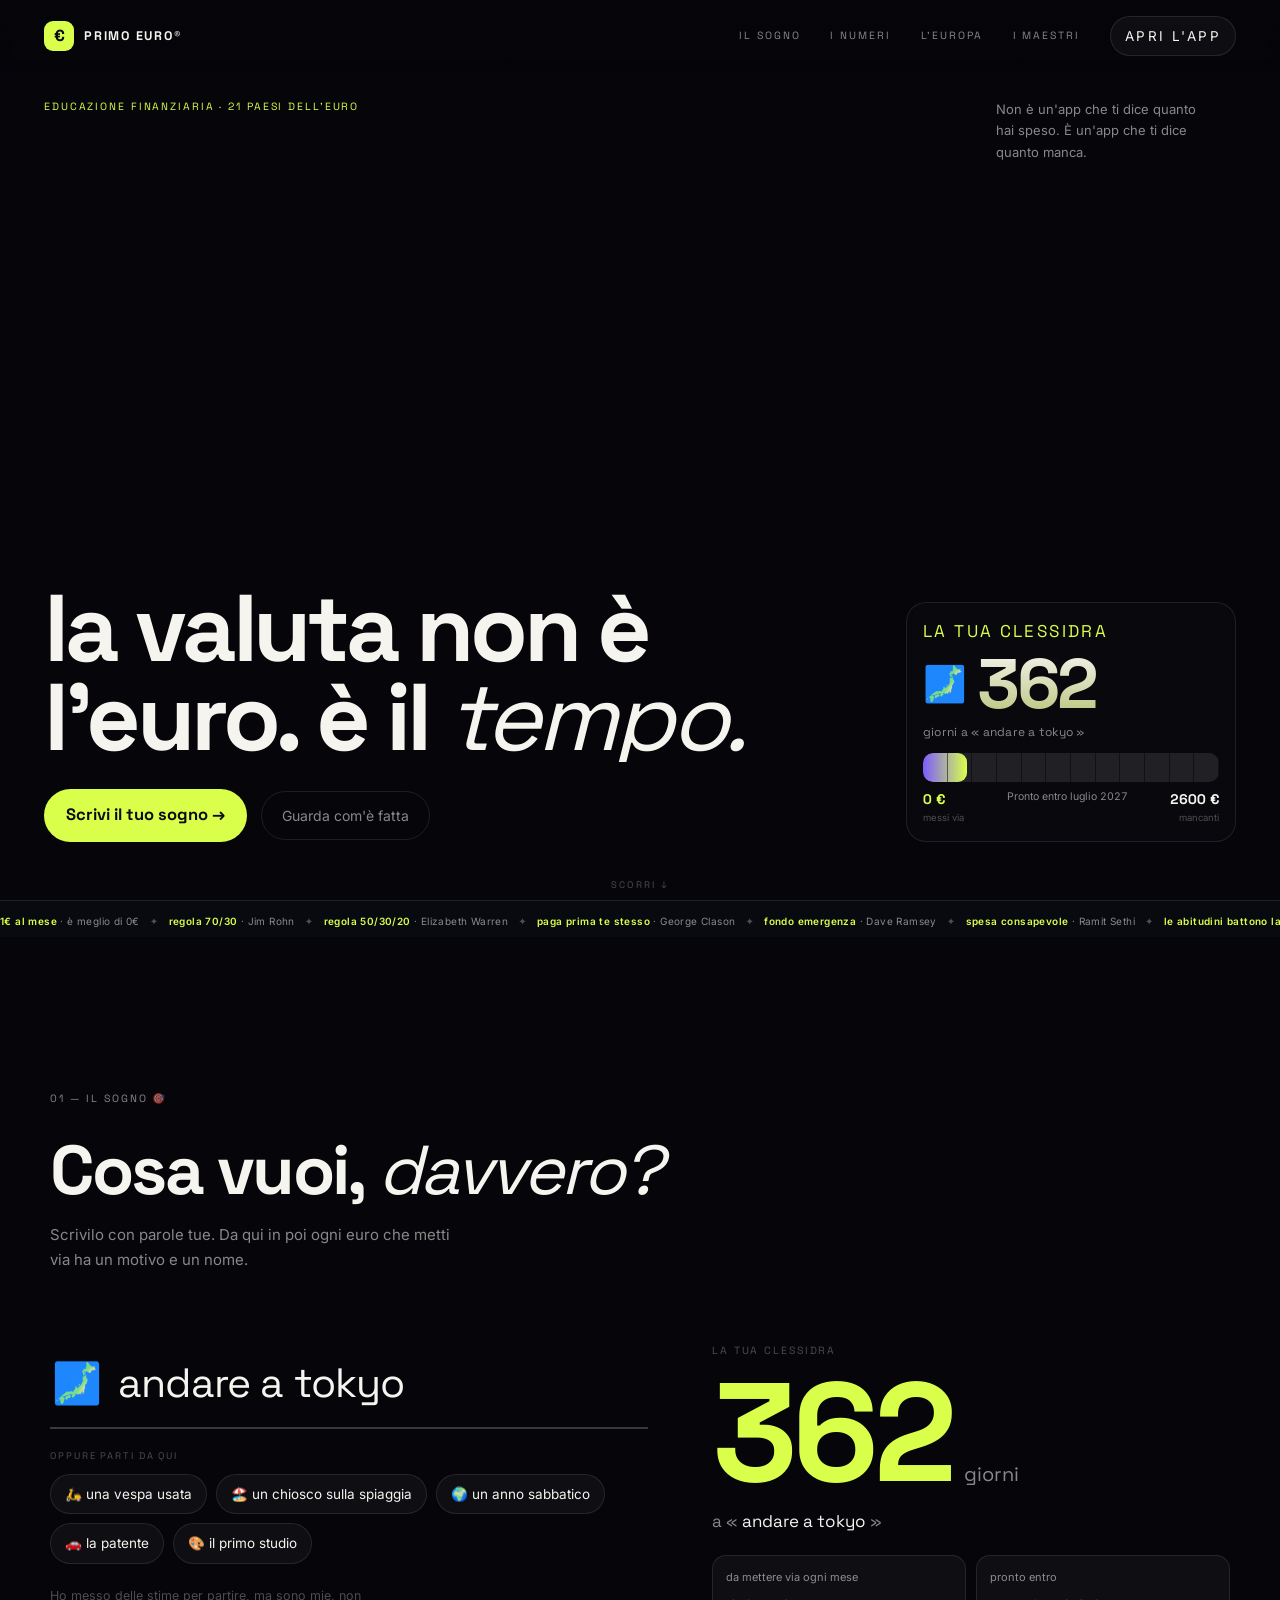
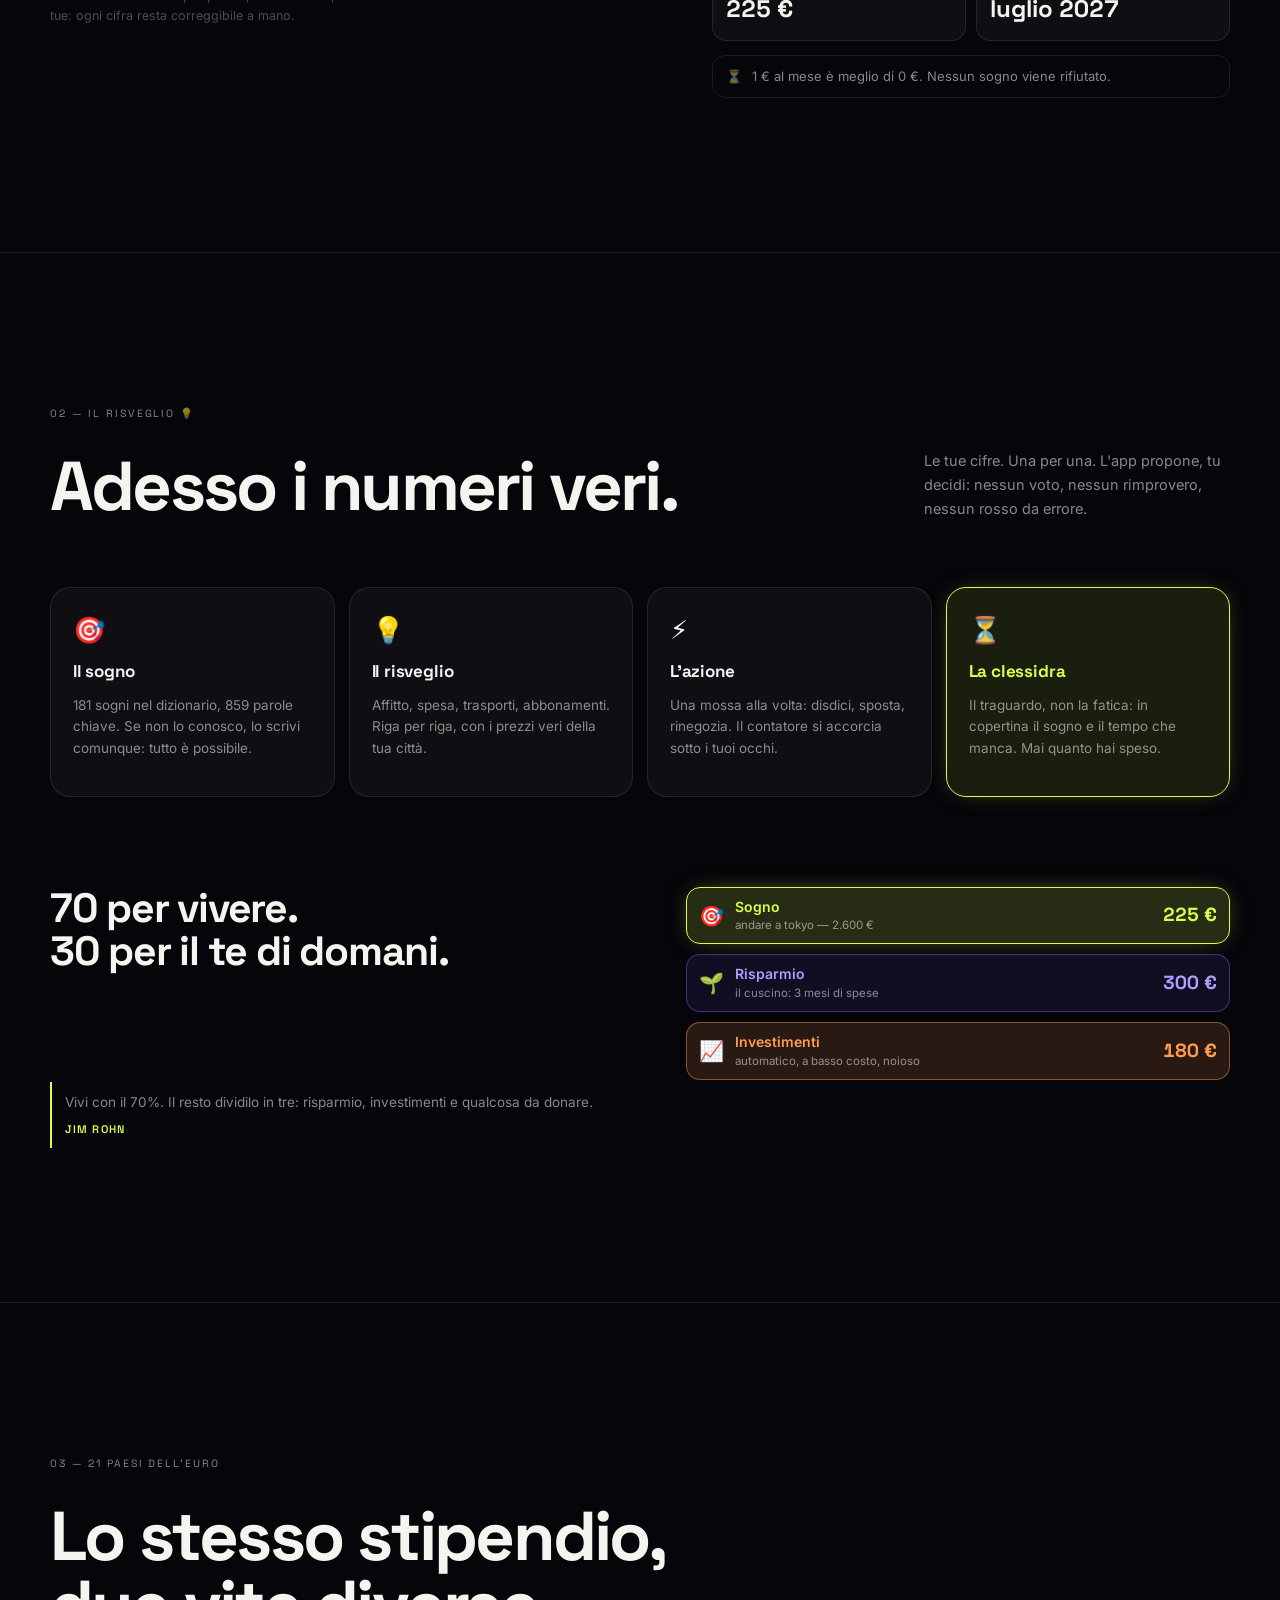
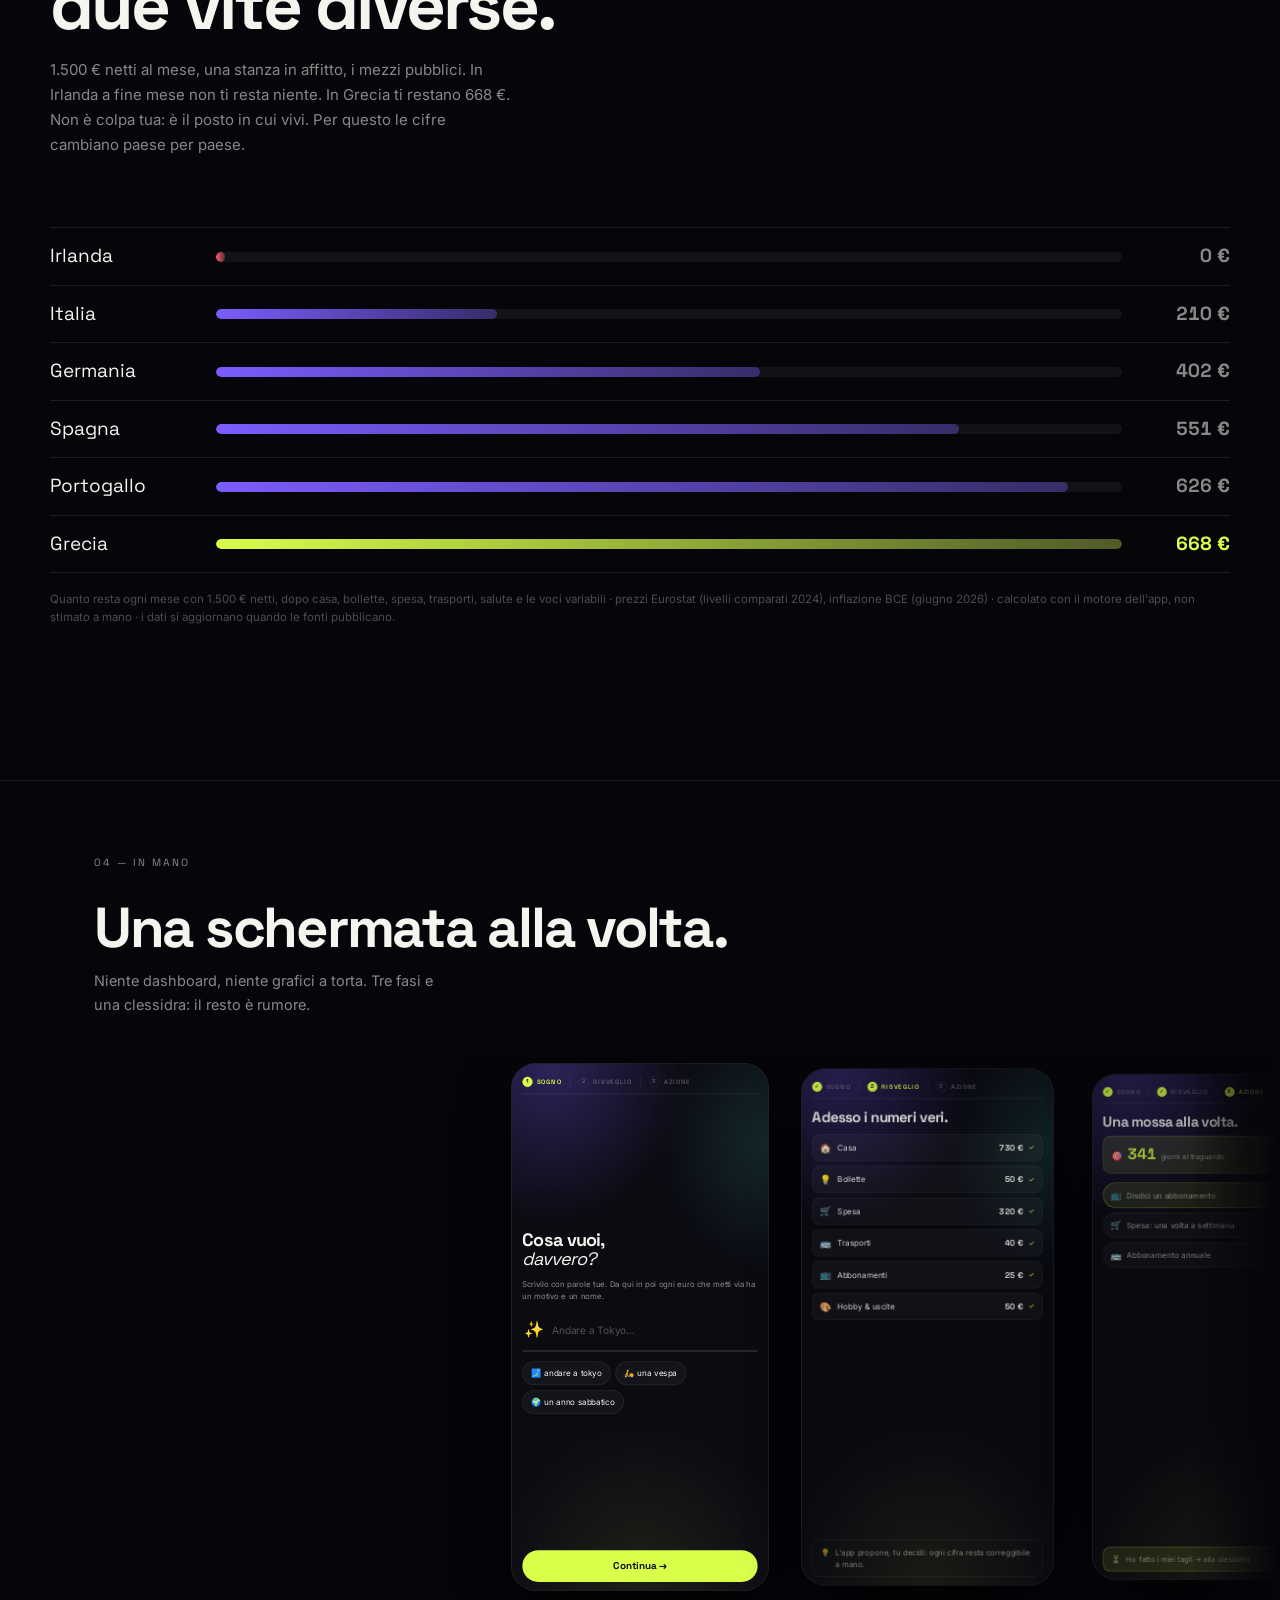
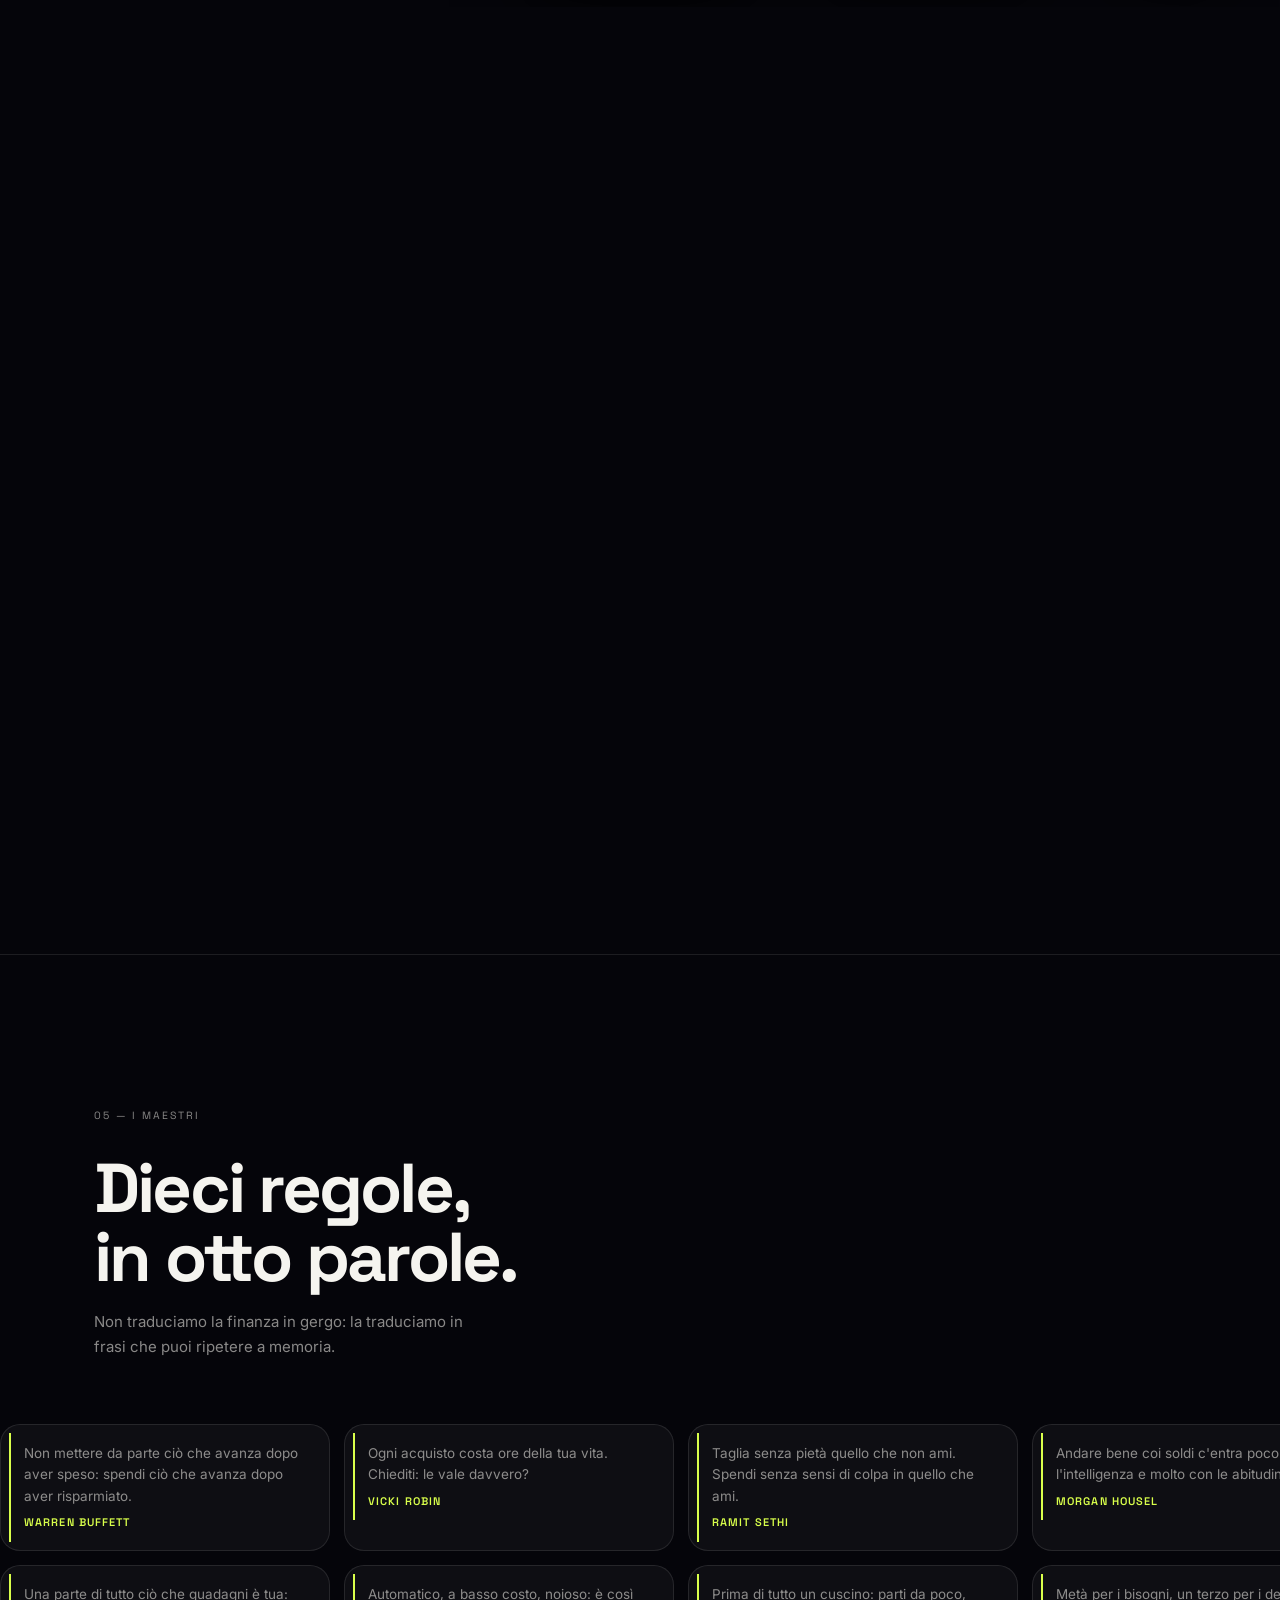
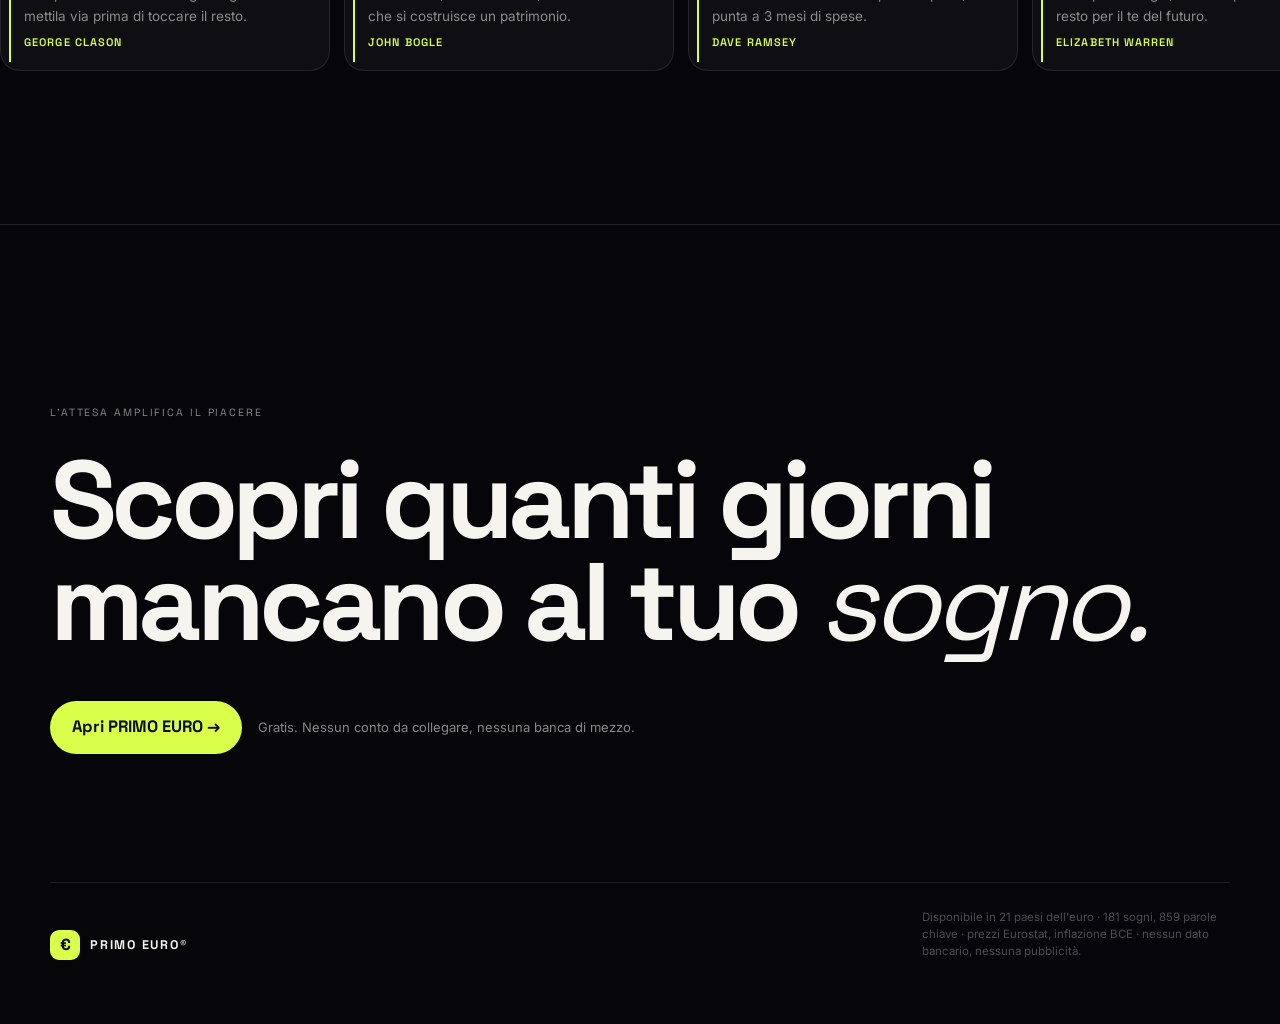
==== commit d9f0601d: "Il Diario al posto d'onore: bottone a tutta larghezza sopra la banda, su ogni telefono Prima gallegg" ====
--- a/index.html
+++ b/index.html
@@ -448,17 +448,23 @@
 /* ---------- il Diario: il kakeibo con la clessidra attaccata ----------
    Una pastiglia sola sulla home (zero righe in più: fluttua), un foglio
    che si apre, una cifra e un tocco. Il gesto è il prodotto. */
-.diario-fab {
-  position: absolute; right: 12px; bottom: 12px; z-index: 30;
-  border: 1px solid rgba(217,255,75,.5); background: rgba(11,11,18,.85);
+.diario-cta {
+  position: absolute; left: 12px; right: 12px; z-index: 30;
+  background: var(--lime); color: var(--ink); border: none;
+  border-radius: 999px; padding: 13px 16px;
+  font-size: 15px; font-weight: 700; font-family: var(--font-display);
+  box-shadow: 0 8px 32px -8px rgba(217,255,75,.55);
+  transition: transform .2s var(--ease), background .25s, color .25s, box-shadow .25s;
+}
+.diario-cta:active { transform: scale(.97); }
+/* a spesa segnata si mette da parte: bordo lime, fondo scuro */
+.diario-cta.fatto {
+  background: rgba(11,11,18,.85); color: var(--paper);
+  border: 1px solid rgba(217,255,75,.5); box-shadow: none;
   -webkit-backdrop-filter: blur(8px); backdrop-filter: blur(8px);
-  color: var(--paper); border-radius: 999px; padding: 10px 15px;
-  font-size: 13.5px; font-weight: 600; font-family: var(--font-display);
-  box-shadow: 0 6px 24px -8px rgba(217,255,75,.35);
-  transition: transform .2s var(--ease), background .2s;
-}
-.diario-fab:active { transform: scale(.95); }
-.diario-fab b { color: var(--lime); }
+  font-size: 13.5px; padding: 11px 16px;
+}
+.diario-cta.fatto b { color: var(--lime); }
 
 .diario-velo {
   position: absolute; inset: 0; z-index: 40;
@@ -1338,24 +1344,6 @@
         <button class="add-voce" id="addSogno">+ Aggiungi un sogno</button>
       </div>
 
-      <button class="diario-fab" id="diarioFab" hidden>✍️ Oggi</button>
-      <div class="diario-velo" id="diarioVelo">
-        <div class="diario-sheet">
-          <h3>Oggi quanto è uscito?</h3>
-          <div class="diario-riga">
-            <label class="campo"><input id="diarioCampo" type="text" inputmode="numeric" maxlength="4" placeholder="0" aria-label="Spesa di oggi in euro" /><span>€</span></label>
-          </div>
-          <div class="diario-chips">
-            <button type="button" class="benefit" data-cat="spesa">🛒 Spesa</button>
-            <button type="button" class="benefit" data-cat="fuori">🍕 Fuori</button>
-            <button type="button" class="benefit" data-cat="sfizi">🛍️ Sfizi</button>
-            <button type="button" class="benefit" data-cat="zero">🙌 Oggi zero</button>
-          </div>
-          <p class="diario-ritmo" id="diarioRitmo"></p>
-          <div class="diario-strip" id="diarioStrip" aria-hidden="true"></div>
-        </div>
-      </div>
-
     </section>
 
     <!-- 4. AZIONE: il catalogo delle mosse -->
@@ -1380,6 +1368,24 @@
 
   </div>
 
+  <button class="diario-cta" id="diarioFab" hidden>✍️ Segna la spesa di oggi</button>
+  <div class="diario-velo" id="diarioVelo">
+    <div class="diario-sheet">
+      <h3>Oggi quanto è uscito?</h3>
+      <div class="diario-riga">
+        <label class="campo"><input id="diarioCampo" type="text" inputmode="numeric" maxlength="4" placeholder="0" aria-label="Spesa di oggi in euro" /><span>€</span></label>
+      </div>
+      <div class="diario-chips">
+        <button type="button" class="benefit" data-cat="spesa">🛒 Spesa</button>
+        <button type="button" class="benefit" data-cat="fuori">🍕 Fuori</button>
+        <button type="button" class="benefit" data-cat="sfizi">🛍️ Sfizi</button>
+        <button type="button" class="benefit" data-cat="zero">🙌 Oggi zero</button>
+      </div>
+      <p class="diario-ritmo" id="diarioRitmo"></p>
+      <div class="diario-strip" id="diarioStrip" aria-hidden="true"></div>
+    </div>
+  </div>
+
   <div class="ticker" id="ticker" hidden aria-hidden="true">
     <div class="ticker-track" id="tickerTrack"></div>
   </div>
@@ -1395,10 +1401,10 @@
 
 <!-- lo stesso motore della versione desktop: costi delle città,
      partita IVA, regola 70/30. Niente duplicati. -->
-<script src="js/europa.js?v=20260730p"></script>
-<script src="js/sogni.js?v=20260730p"></script>
-<script src="js/data.js?v=20260730p"></script>
-<script src="js/engine.js?v=20260730p"></script>
+<script src="js/europa.js?v=20260730q"></script>
+<script src="js/sogni.js?v=20260730q"></script>
+<script src="js/data.js?v=20260730q"></script>
+<script src="js/engine.js?v=20260730q"></script>
 <script>
 (function () {
   "use strict";
@@ -1670,6 +1676,12 @@
       sfondoCrescita.hidden = !(name === "home" && sfondoCrescita.dataset.pronto === "1");
       if (!sfondoCrescita.hidden) requestAnimationFrame(posizionaCrescita);
     }
+    const diarioCta = $("#diarioFab");
+    if (diarioCta) {
+      diarioCta.hidden = !(name === "home" && state.voci);
+      $("#diarioVelo").classList.remove("aperto");
+      if (!diarioCta.hidden) requestAnimationFrame(renderDiario);
+    }
     $("#ticker").hidden = name !== "home";
     const sc = $(`.screen[data-screen="${name}"]`);
     if (sc) sc.scrollTop = 0;
@@ -2198,7 +2210,15 @@
     if (!fab || !state.voci) return;
     fab.hidden = false;
     const oggi = (state.diario || {})[chiaveGiorno()];
-    fab.innerHTML = oggi !== undefined ? `✍️ Oggi: <b>${euro(oggi.tot)}</b>` : "✍️ Segna la spesa di oggi";
+    fab.classList.toggle("fatto", oggi !== undefined);
+    fab.innerHTML = oggi !== undefined
+      ? `✍️ Oggi: <b>${euro(oggi.tot)}</b> · aggiungi`
+      : "✍️ Segna la spesa di oggi";
+
+    /* incollato sopra la banda dei maestri, misurato dal vivo */
+    const phone = document.querySelector(".phone").getBoundingClientRect();
+    const banda = ($("#ticker") && !$("#ticker").hidden) ? $("#ticker") : $("#tabbar");
+    if (banda) fab.style.bottom = (phone.bottom - banda.getBoundingClientRect().top + 10) + "px";
 
     /* la striscia: gli ultimi 7 giorni, oggi in lime */
     const strip = $("#diarioStrip");
@@ -2303,7 +2323,6 @@
 
   /* La crescita 3D: quando il file esiste, il video diventa lo sfondo
      della Clessidra e la card disegnata si spegne. */
-  document.querySelector('[data-screen="home"]').style.position = "relative";
   const sfondoCrescita = $("#sfondoCrescita");
 
   /* Nel filmato la clessidra vive nella fascia 37,5%–80% del quadro
@@ -2322,7 +2341,10 @@
     if (!barra || !banda) return;
 
     const sopra = barra.getBoundingClientRect().bottom - phone.top;
-    const sotto = banda.getBoundingClientRect().top - phone.top;
+    const cta = $("#diarioFab");
+    const tettoBanda = banda.getBoundingClientRect().top;
+    const tettoCta = cta && !cta.hidden ? cta.getBoundingClientRect().top : Infinity;
+    const sotto = Math.min(tettoBanda, tettoCta) - phone.top - 6;
     const zona = sotto - sopra;
     if (zona < 120) return;               /* niente spazio: meglio fermi */
 
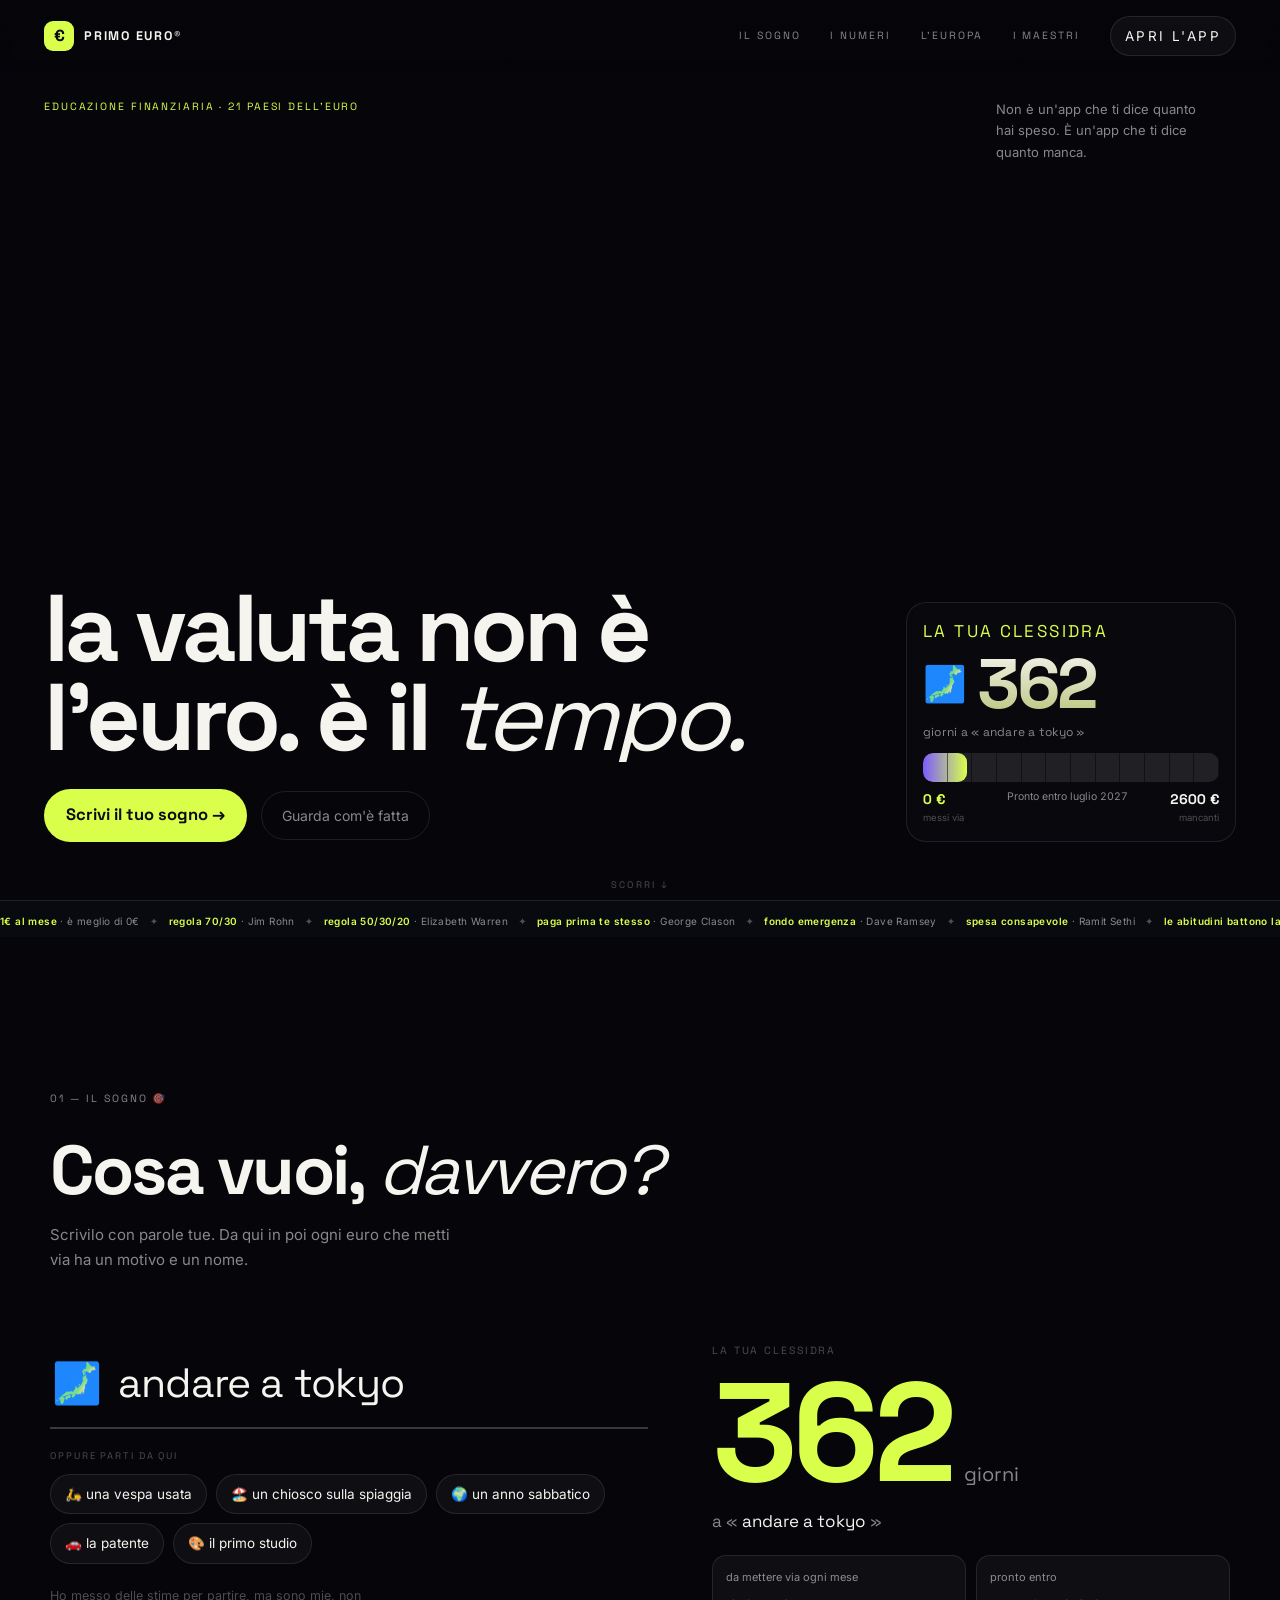
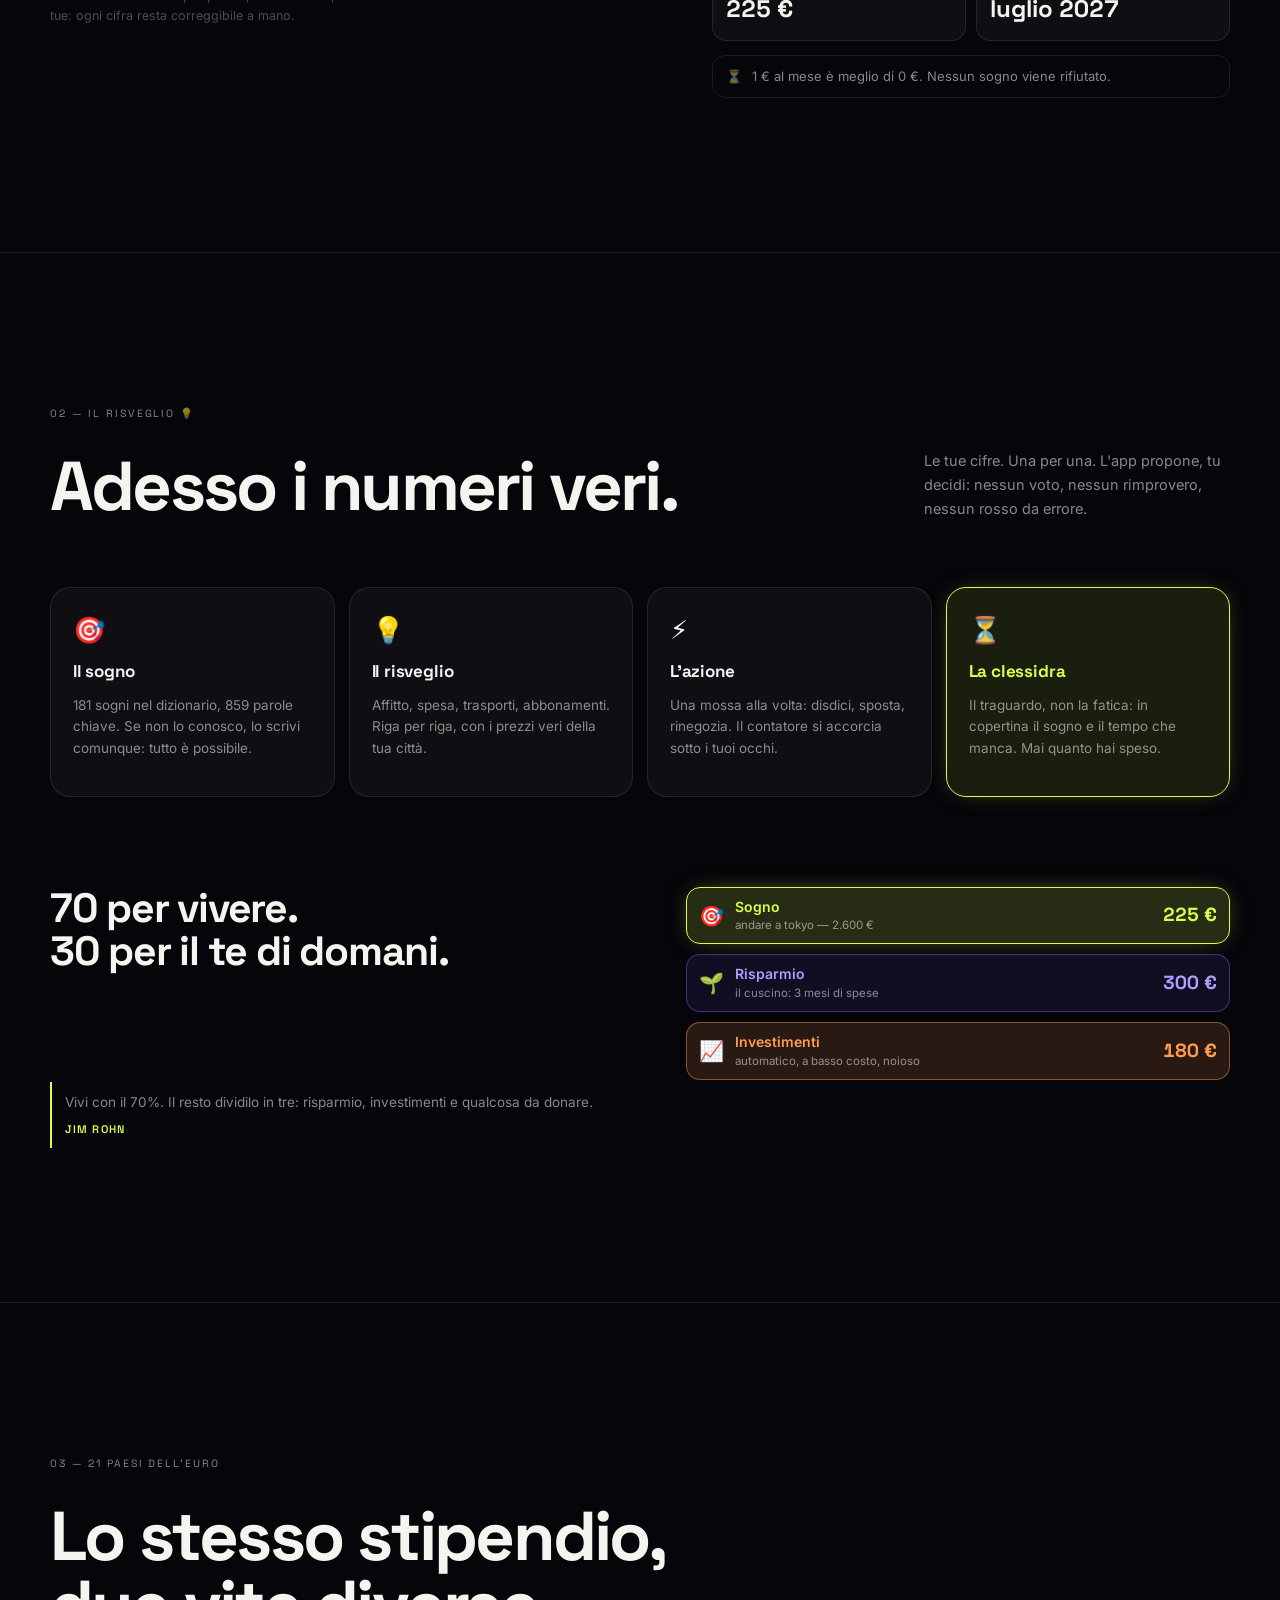
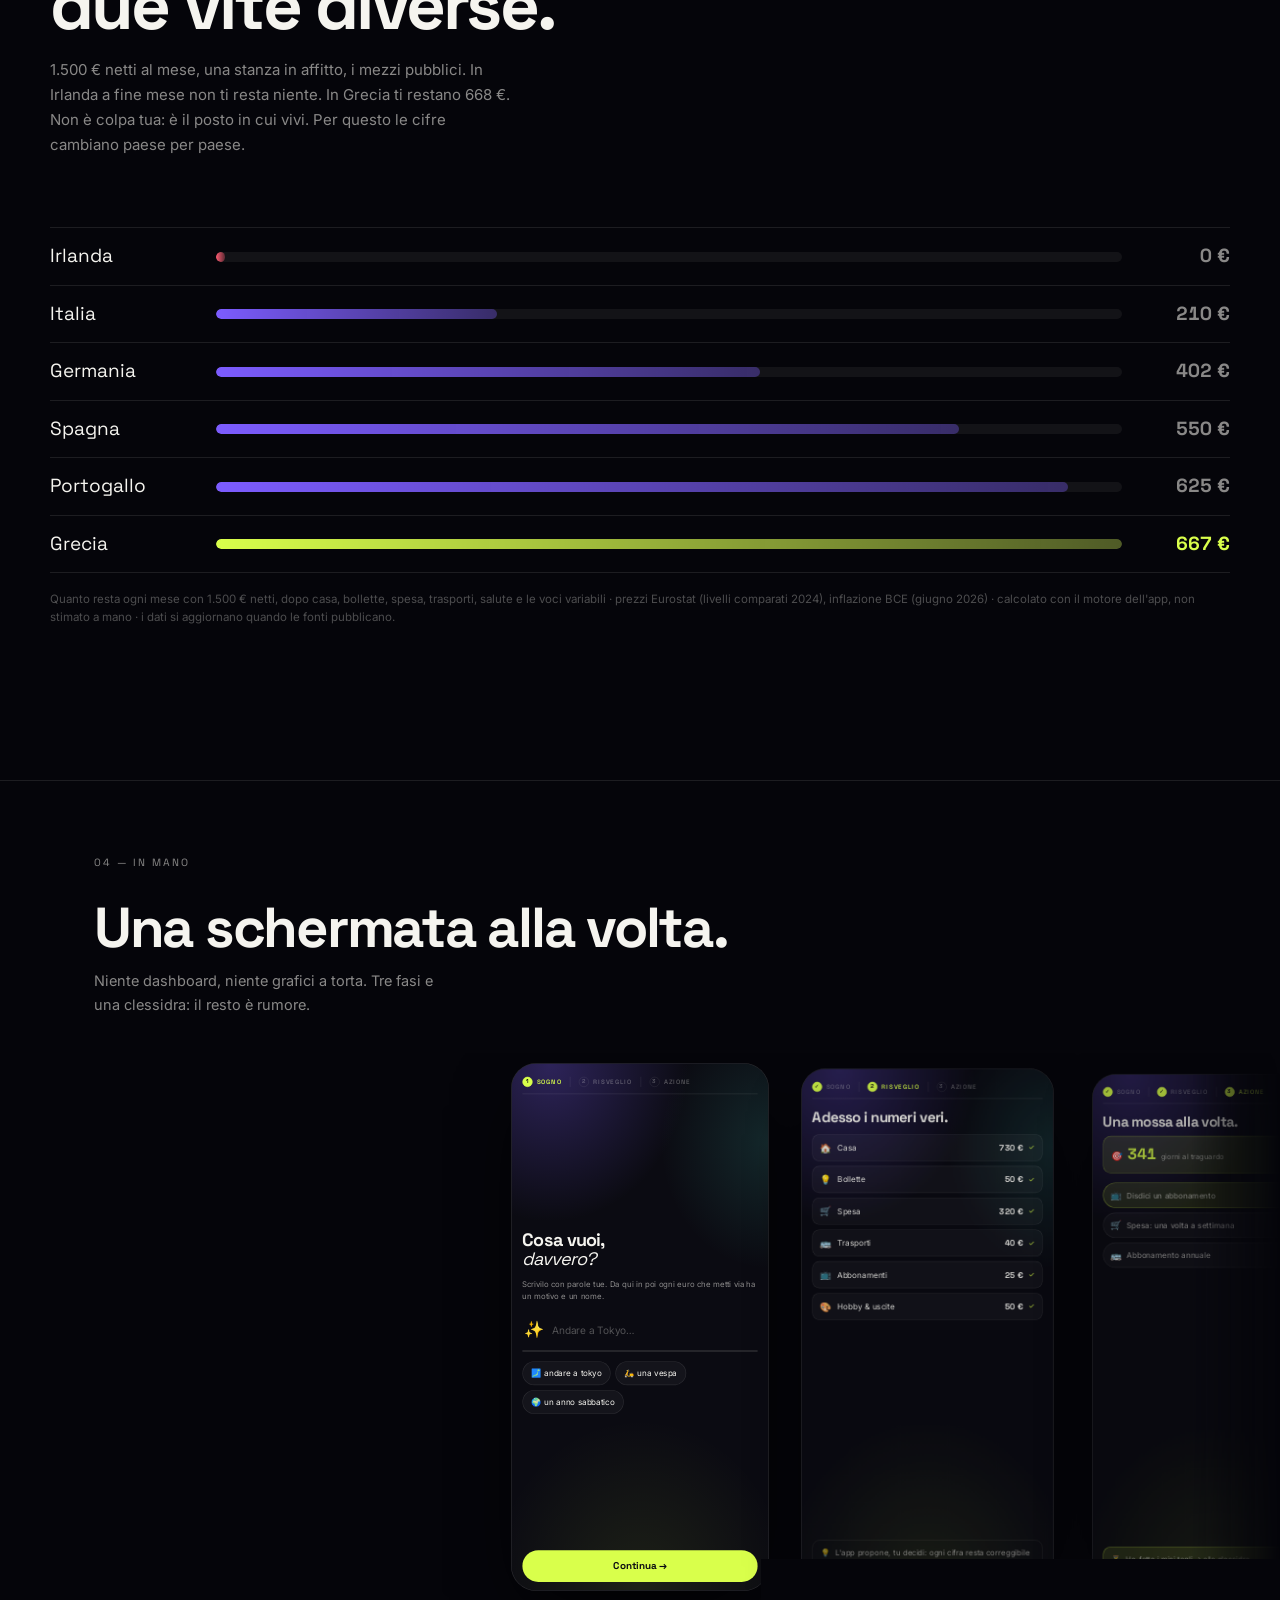
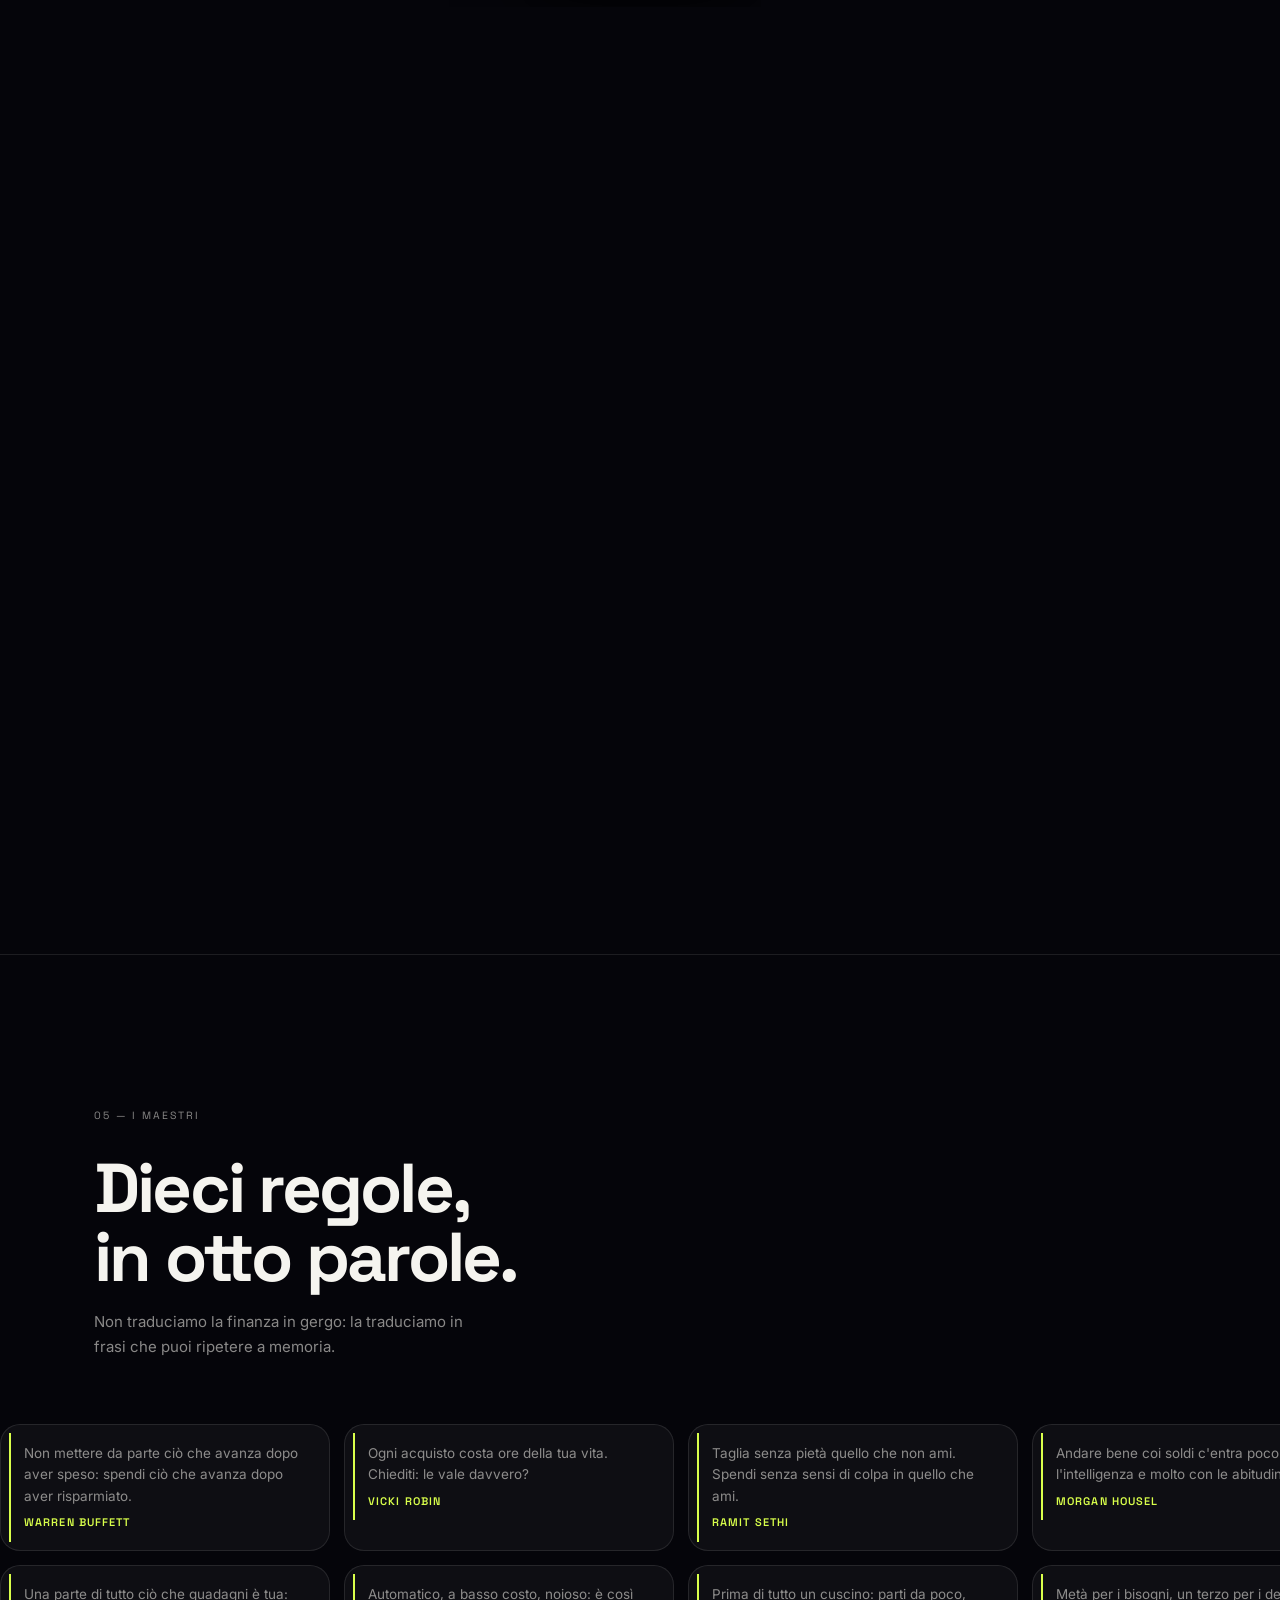
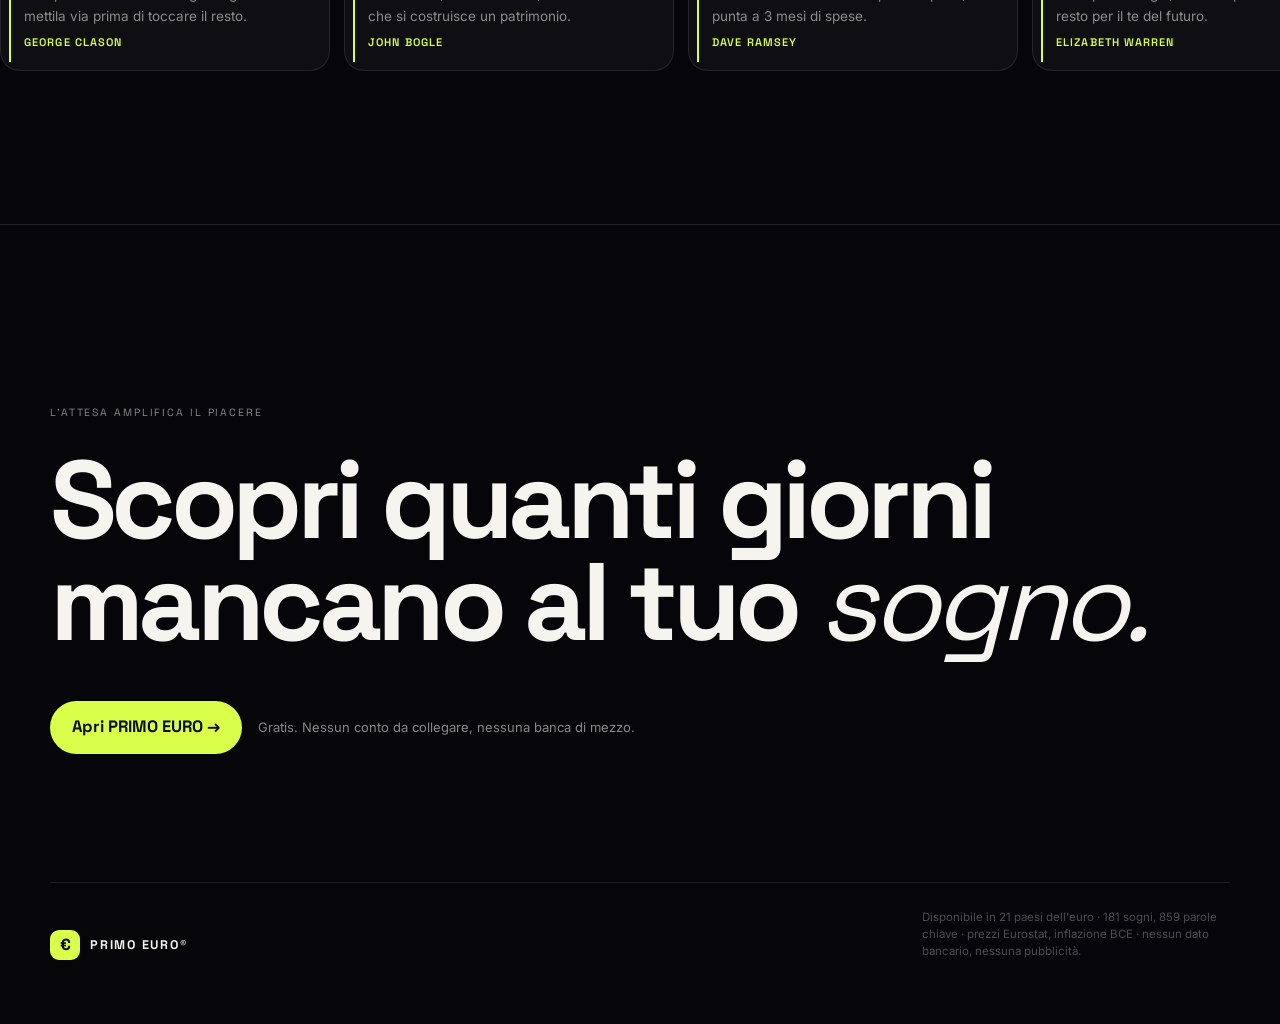
==== commit 8573c5e1: "Il diario parla e l'app respira: «pizza 12» capito da solo, leve a nascondino La riga del Diario ora" ====
--- a/index.html
+++ b/index.html
@@ -496,6 +496,13 @@
 .diario-riga .campo span { color: var(--muted); font-weight: 600; }
 .diario-chips { display: flex; flex-wrap: wrap; gap: 7px; margin-top: 10px; }
 .diario-chips .benefit { flex: none; }
+.diario-oggi { display: flex; flex-direction: column; gap: 4px; margin-top: 10px; }
+.diario-oggi div {
+  display: flex; justify-content: space-between; gap: 10px;
+  font-size: 12.5px; color: var(--muted);
+  border-bottom: 1px dashed rgba(245,244,239,.08); padding-bottom: 4px;
+}
+.diario-oggi b { color: var(--paper); font-family: var(--font-display); font-variant-numeric: tabular-nums; }
 .diario-ritmo { margin: 11px 0 0; font-size: 12px; line-height: 1.5; color: var(--muted); min-height: 18px; }
 .diario-ritmo b { color: var(--lime); }
 .diario-strip { display: flex; gap: 4px; align-items: flex-end; height: 26px; margin-top: 10px; }
@@ -779,7 +786,7 @@
   display: grid;
   grid-template-columns: 26px 1fr auto;
   grid-template-areas: "emoji nome campo" "emoji slider slider";
-  align-items: center; gap: 7px 9px;
+  align-items: center; gap: 0 9px;
   border: 1px solid var(--line); background: var(--card);
   border-radius: 14px; padding: 9px 11px;
   transition: border-color .3s, background .3s;
@@ -817,7 +824,10 @@
 }
 .voce.ok .voce-check { background: var(--lime); border-color: var(--lime); color: var(--ink); }
 
-.voce .range { grid-area: slider; height: 20px; }
+/* il cursore dorme: la voce è una riga di diario. Si sveglia al tocco */
+.voce .range { grid-area: slider; height: 20px; display: none; }
+.voce.aperta { gap: 7px 9px; }
+.voce.aperta .range { display: block; }
 .voce .range::-webkit-slider-runnable-track { height: 4px; }
 .voce .range::-webkit-slider-thumb { width: 17px; height: 17px; border-width: 5px; margin-top: -7px; }
 
@@ -1373,7 +1383,7 @@
     <div class="diario-sheet">
       <h3>Oggi quanto è uscito?</h3>
       <div class="diario-riga">
-        <label class="campo"><input id="diarioCampo" type="text" inputmode="numeric" maxlength="4" placeholder="0" aria-label="Spesa di oggi in euro" /><span>€</span></label>
+        <label class="campo"><input id="diarioCampo" type="text" maxlength="40" placeholder="es. pizza 12" autocomplete="off" aria-label="Cosa hai speso e quanto" /><span>€</span></label>
       </div>
       <div class="diario-chips">
         <button type="button" class="benefit" data-cat="spesa">🛒 Spesa</button>
@@ -1381,6 +1391,7 @@
         <button type="button" class="benefit" data-cat="sfizi">🛍️ Sfizi</button>
         <button type="button" class="benefit" data-cat="zero">🙌 Oggi zero</button>
       </div>
+      <div class="diario-oggi" id="diarioOggi"></div>
       <p class="diario-ritmo" id="diarioRitmo"></p>
       <div class="diario-strip" id="diarioStrip" aria-hidden="true"></div>
     </div>
@@ -1401,10 +1412,10 @@
 
 <!-- lo stesso motore della versione desktop: costi delle città,
      partita IVA, regola 70/30. Niente duplicati. -->
-<script src="js/europa.js?v=20260730q"></script>
-<script src="js/sogni.js?v=20260730q"></script>
-<script src="js/data.js?v=20260730q"></script>
-<script src="js/engine.js?v=20260730q"></script>
+<script src="js/europa.js?v=20260730s"></script>
+<script src="js/sogni.js?v=20260730s"></script>
+<script src="js/data.js?v=20260730s"></script>
+<script src="js/engine.js?v=20260730s"></script>
 <script>
 (function () {
   "use strict";
@@ -2170,6 +2181,31 @@
      propone di ricalibrare il piano sulle cifre vere. Tutto resta nel
      telefono, come il resto. */
 
+  /* Il dizionario delle spese quotidiane: come per i sogni, la parola
+     dice la categoria. Scrivi «pizza 12» e l'app capisce da sola. */
+  const SPESE_PAROLE = {
+    fuori: ["pizza", "pizzeria", "ristorante", "sushi", "poke", "kebab", "panino", "bar",
+            "caffe", "caffè", "colazione", "brioche", "aperitivo", "spritz", "birra", "vino",
+            "cena", "pranzo", "gelato", "burger", "glovo", "deliveroo", "justeat", "domicilio"],
+    sfizi: ["scarpe", "vestito", "vestiti", "maglietta", "felpa", "jeans", "zara", "amazon",
+            "regalo", "gioco", "videogioco", "libro", "cinema", "concerto", "biglietto",
+            "profumo", "trucco", "parrucchiere", "barbiere", "estetista", "sigarette"],
+    spesa: ["spesa", "supermercato", "super", "conad", "coop", "esselunga", "lidl", "eurospin",
+            "carrefour", "mercato", "pane", "latte", "frutta", "verdura", "carne", "farmacia"],
+  };
+
+  function capisciSpesa(testo) {
+    const t = (testo || "").toLowerCase().trim();
+    const num = t.match(/(\d+[.,]?\d*)/);
+    const valore = num ? Math.round(parseFloat(num[1].replace(",", "."))) : 0;
+    const parole = t.replace(num ? num[1] : "", "").replace(/[€]/g, "").trim();
+    let cat = "spesa";
+    for (const c in SPESE_PAROLE) {
+      if (SPESE_PAROLE[c].some((k) => parole.includes(k))) { cat = c; break; }
+    }
+    return { valore, cat, testo: parole.slice(0, 24) };
+  }
+
   const chiaveGiorno = (d) => {
     const x = d || new Date();
     return x.getFullYear() + "-" + String(x.getMonth() + 1).padStart(2, "0") + "-" + String(x.getDate()).padStart(2, "0");
@@ -2194,12 +2230,16 @@
              mensile: (c) => Math.round((cat[c] || 0) / chiavi.length * 30.44) };
   }
 
-  function segnaSpesa(cat, valore) {
+  function segnaSpesa(cat, valore, testo) {
     state.diario = state.diario || {};
     const k = chiaveGiorno();
-    const g = state.diario[k] || { tot: 0, cat: {} };
+    const g = state.diario[k] || { tot: 0, cat: {}, righe: [] };
+    g.righe = g.righe || [];
     g.tot += valore;
-    if (valore > 0) g.cat[cat] = (g.cat[cat] || 0) + valore;
+    if (valore > 0) {
+      g.cat[cat] = (g.cat[cat] || 0) + valore;
+      g.righe.push({ v: valore, c: cat, t: testo || "" });
+    }
     state.diario[k] = g;
     save();
     renderDiario();
@@ -2235,6 +2275,16 @@
       strip.innerHTML = barre.map((b) =>
         `<i class="${b.oggi ? "oggi" : ""} ${b.v === null ? "vuoto" : ""}" style="height:${b.v === null ? 2 : Math.max(2, Math.round(b.v / max * 26))}px"></i>`
       ).join("");
+    }
+
+    /* le righe di oggi: cosa, quanto */
+    const listaOggi = $("#diarioOggi");
+    if (listaOggi) {
+      const righe = (oggi && oggi.righe) || [];
+      const em = { fuori: "🍕", sfizi: "🛍️", spesa: "🛒" };
+      listaOggi.innerHTML = righe.slice(-3).map((r) =>
+        `<div><span>${em[r.c] || "📌"} ${r.t || "spesa"}</span><b>${euro(r.v)}</b></div>`
+      ).join("") + (righe.length > 3 ? `<div><span>…e altre ${righe.length - 3}</span></div>` : "");
     }
 
     /* il ritmo di oggi, senza voti */
@@ -2303,12 +2353,22 @@
   $$(".diario-chips .benefit").forEach((b) => {
     b.addEventListener("click", () => {
       const cat = b.dataset.cat;
-      const val = parseInt($("#diarioCampo").value.replace(/\D/g, ""), 10) || 0;
-      if (cat !== "zero" && val <= 0) { $("#diarioCampo").focus(); return; }
-      segnaSpesa(cat === "zero" ? "spesa" : cat, cat === "zero" ? 0 : val);
+      const capita = capisciSpesa($("#diarioCampo").value);
+      if (cat !== "zero" && capita.valore <= 0) { $("#diarioCampo").focus(); return; }
+      segnaSpesa(cat === "zero" ? "spesa" : cat, cat === "zero" ? 0 : capita.valore, capita.testo);
       $("#diarioCampo").value = "";
       setTimeout(() => $("#diarioVelo").classList.remove("aperto"), 750);
     });
+  });
+
+  /* Invio: «pizza 12» basta da solo — cifra e categoria dalle parole */
+  $("#diarioCampo").addEventListener("keydown", (e) => {
+    if (e.key !== "Enter") return;
+    const capita = capisciSpesa($("#diarioCampo").value);
+    if (capita.valore <= 0) return;
+    segnaSpesa(capita.cat, capita.valore, capita.testo);
+    $("#diarioCampo").value = "";
+    setTimeout(() => $("#diarioVelo").classList.remove("aperto"), 750);
   });
 
   function tempoUmano(days) {
@@ -2787,6 +2847,13 @@
         aggiornaResto();
         save();
       };
+
+      row.addEventListener("click", (e) => {
+        if (e.target.closest(".voce-campo") || e.target.classList.contains("range")) return;
+        const era = row.classList.contains("aperta");
+        $$(".voce.aperta").forEach((x) => x.classList.remove("aperta"));
+        row.classList.toggle("aperta", !era);
+      });
 
       campo.addEventListener("focus", () => campo.select());
       campo.addEventListener("input", () => applica(parseInt(campo.value.replace(/\D/g, ""), 10) || 0, false));
